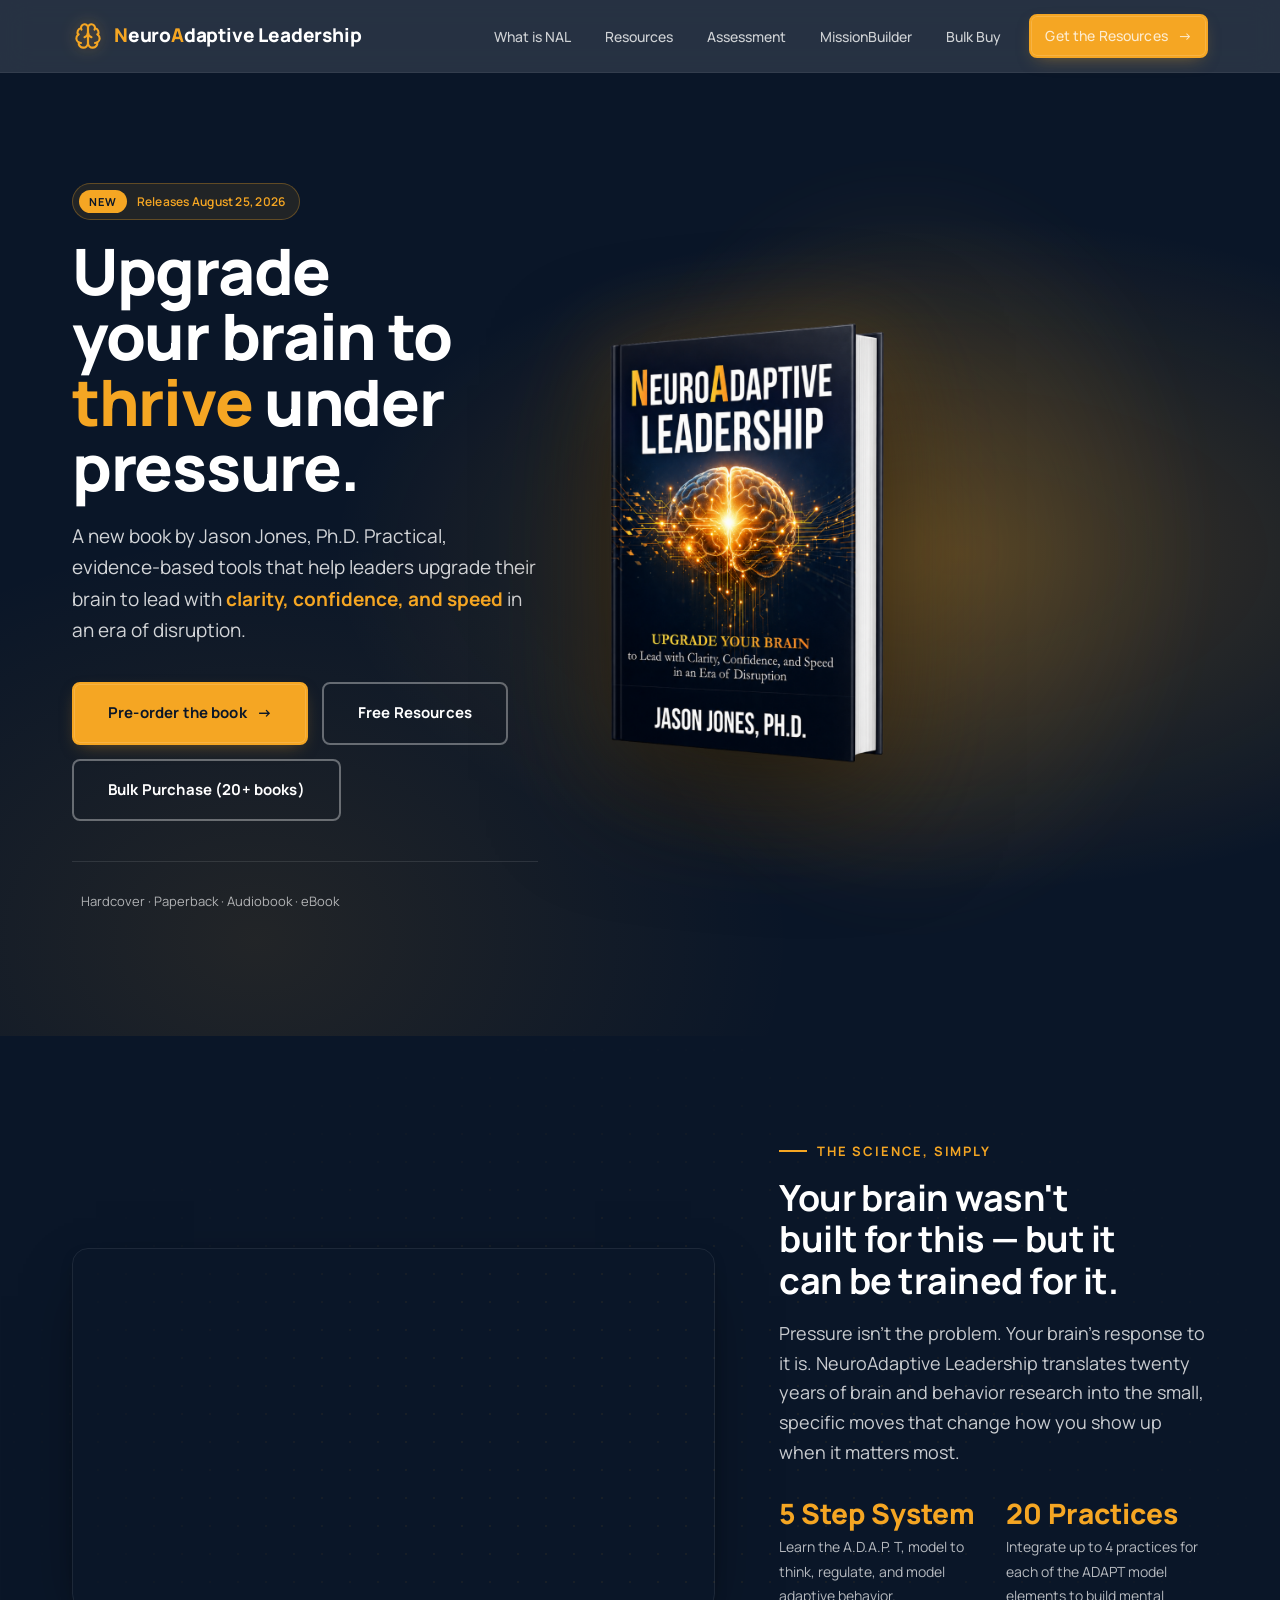
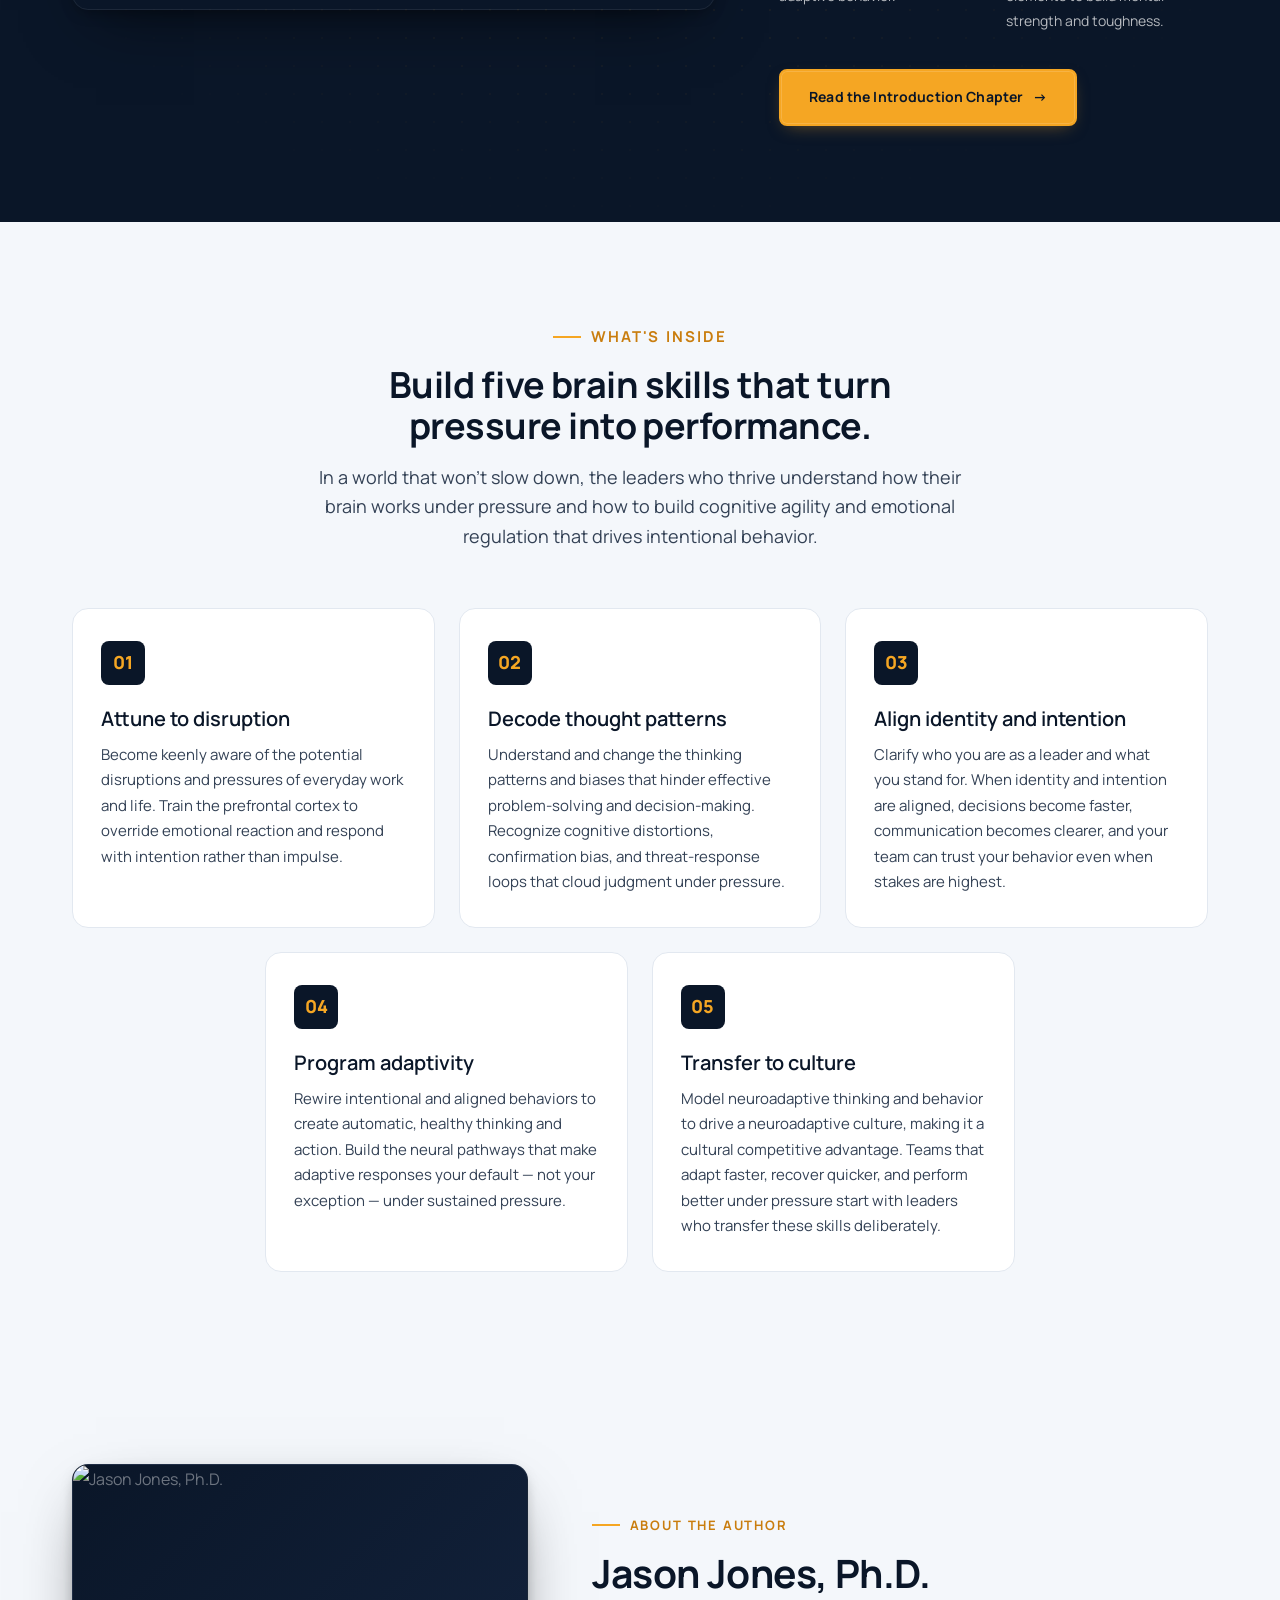
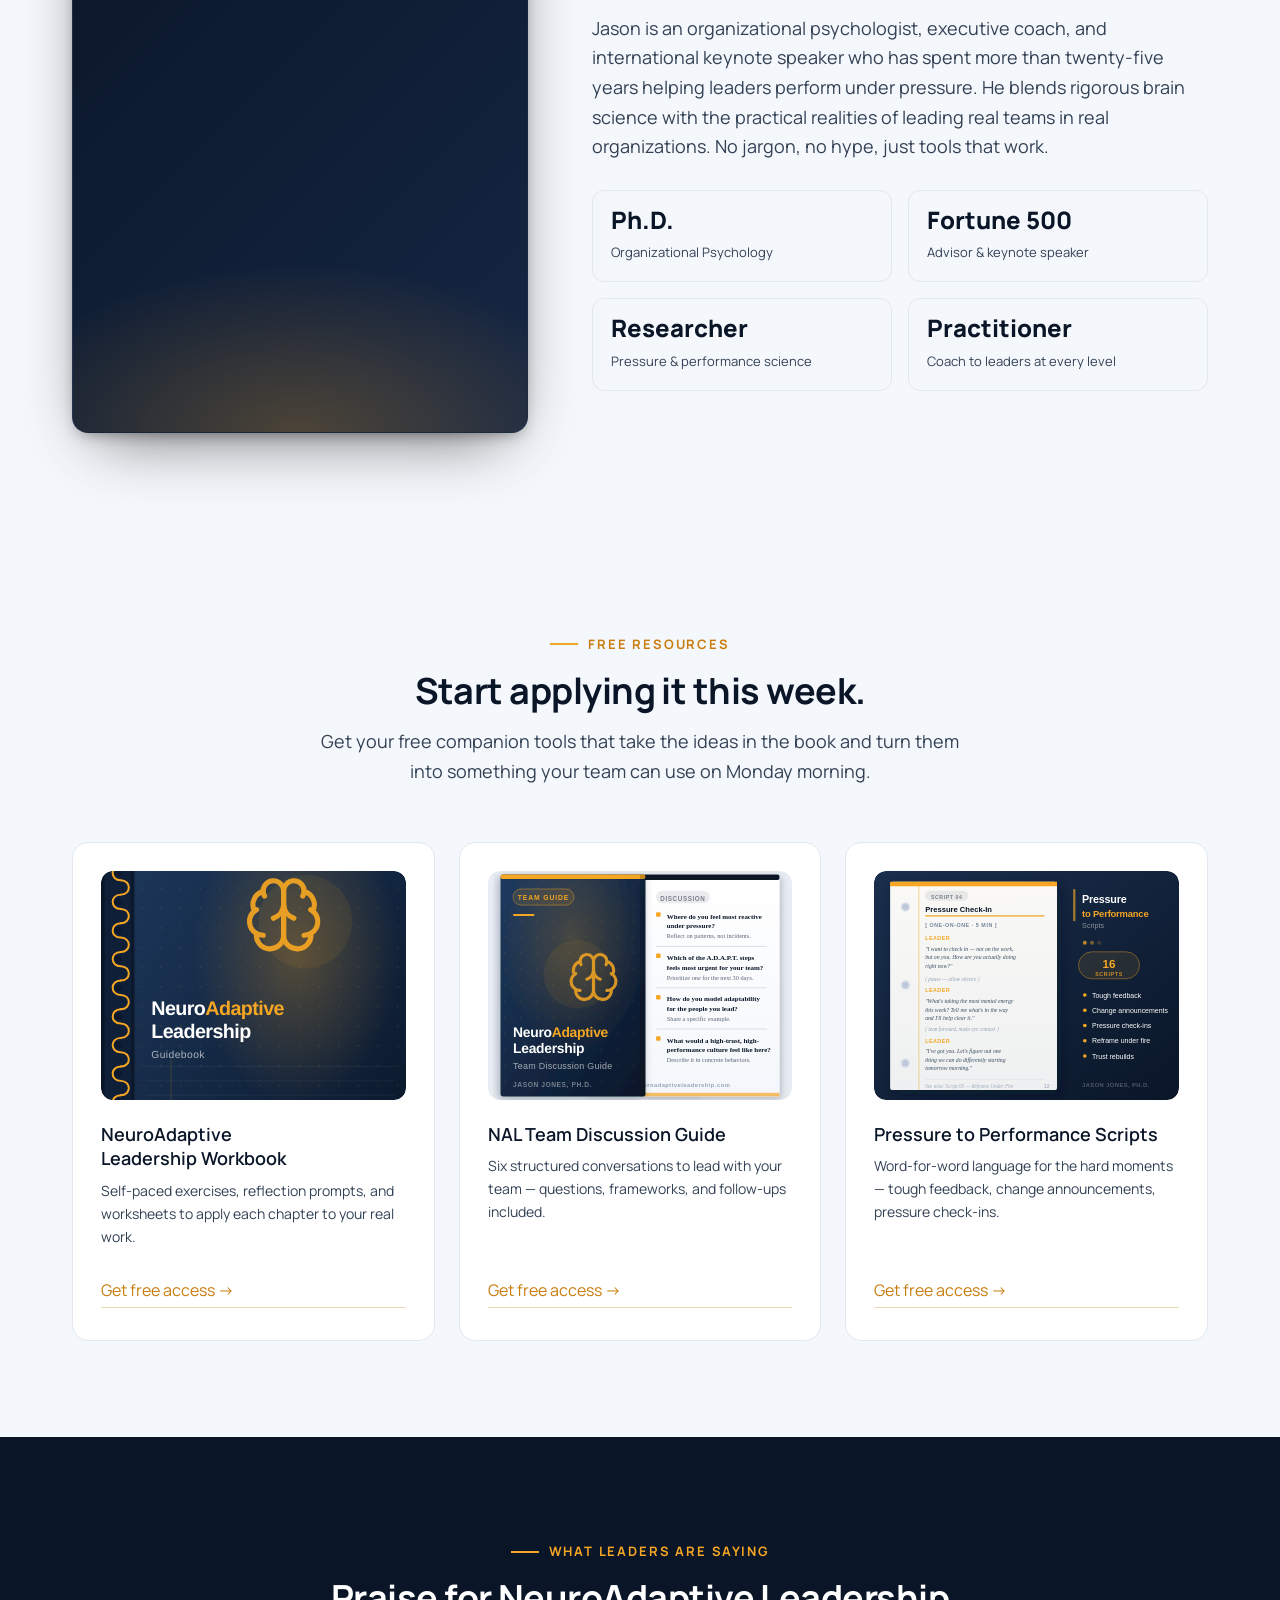
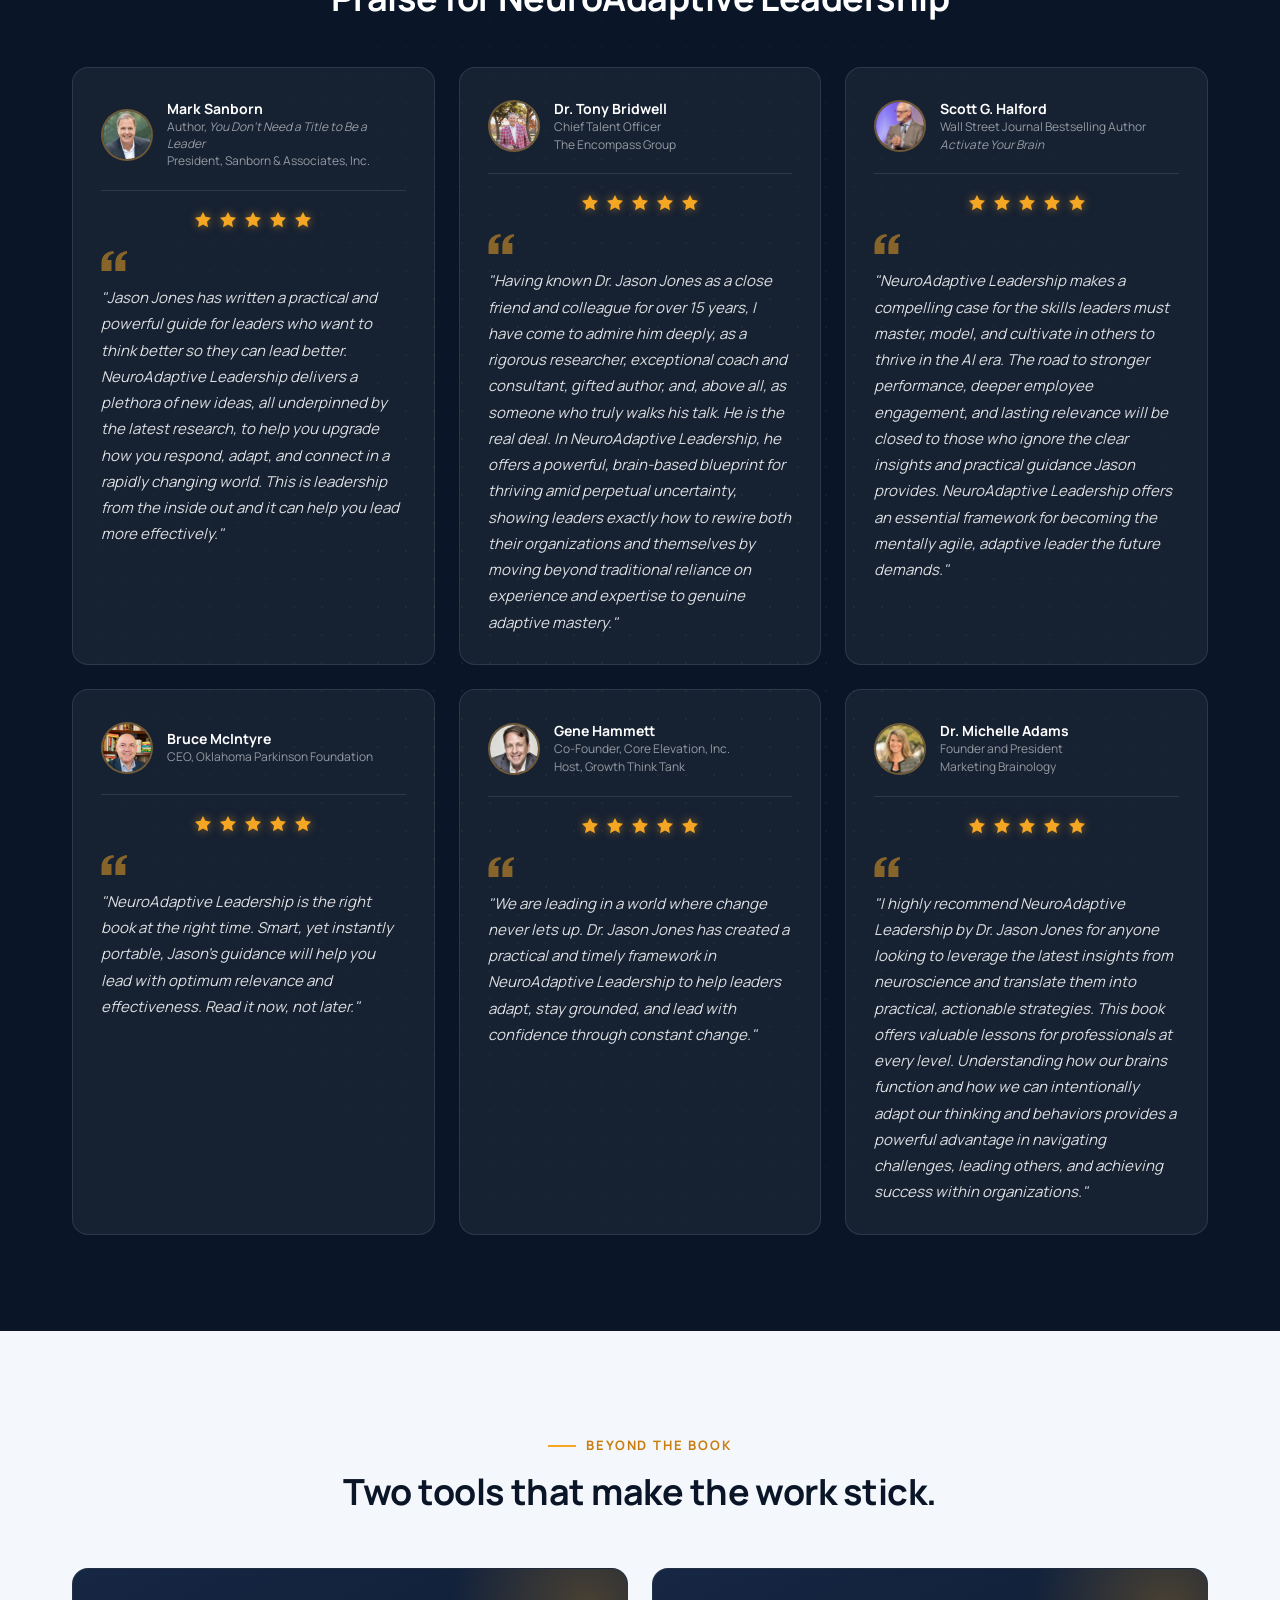
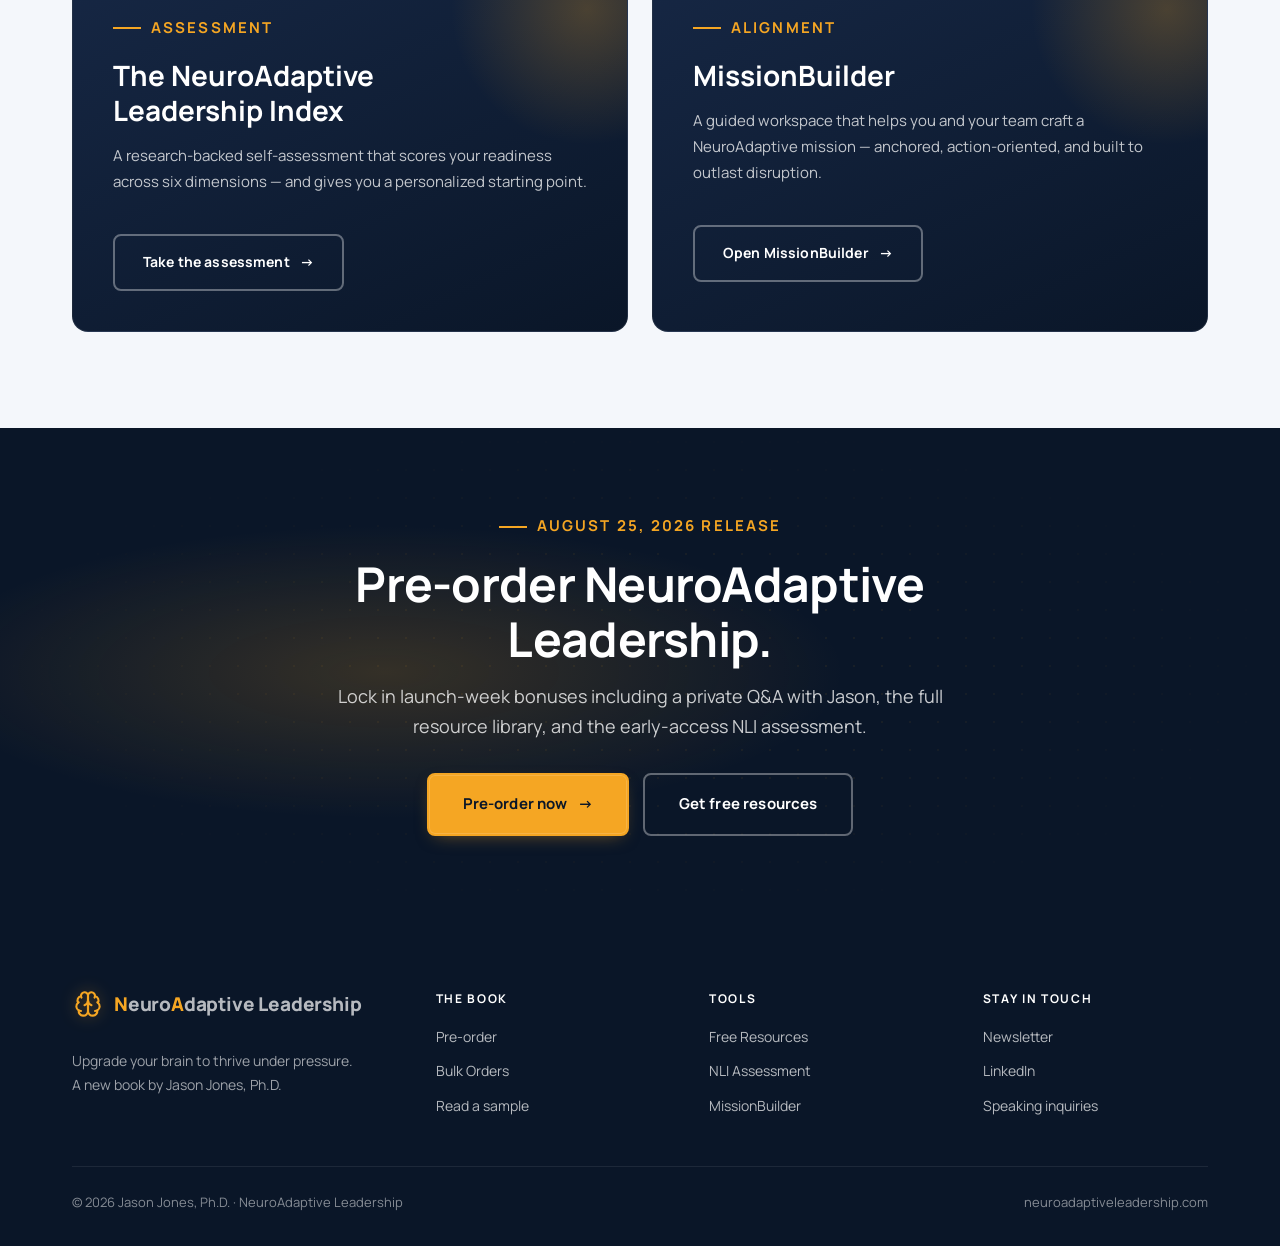
==== index.html @ a91bf5bf "Change MissionBuilder card label from Tool to Alignment Co-Authored-By: Claude Sonnet 5 <noreply@ant" ====
<!DOCTYPE html>
<html lang="en">
<head>
<meta charset="UTF-8" />
<meta name="viewport" content="width=device-width, initial-scale=1.0" />
<title>NeuroAdaptive Leadership — Upgrade Your Brain to Thrive Under Pressure | Jason Jones, Ph.D.</title>
<meta name="description" content="NeuroAdaptive Leadership by Jason Jones, Ph.D. — practical, brain-based tools that help leaders think clearly, regulate emotion, and act with intention under pressure. Pre-order now, releasing August 25, 2026." />
<meta name="author" content="Jason Jones, Ph.D." />
<meta name="robots" content="index, follow, max-snippet:-1, max-image-preview:large, max-video-preview:-1" />
<meta name="keywords" content="neuroadaptive leadership, leadership book, brain-based leadership, Jason Jones PhD, leadership under pressure, ADAPT model, neuroscience leadership, executive coaching" />
<link rel="canonical" href="https://neuroadaptiveleadership.com/" />

<!-- Open Graph -->
<meta property="og:type" content="book" />
<meta property="og:title" content="NeuroAdaptive Leadership — Upgrade Your Brain to Thrive Under Pressure" />
<meta property="og:description" content="A new book by Jason Jones, Ph.D. — practical, evidence-based tools that help leaders upgrade their brain to lead with clarity, confidence, and speed in an era of disruption." />
<meta property="og:url" content="https://neuroadaptiveleadership.com/" />
<meta property="og:image" content="https://neuroadaptiveleadership.com/assets/img/book-cover.png" />
<meta property="og:image:alt" content="NeuroAdaptive Leadership book cover — by Dr. Jason Jones" />
<meta property="og:image:width" content="800" />
<meta property="og:image:height" content="1000" />
<meta property="og:site_name" content="NeuroAdaptive Leadership" />
<meta property="og:locale" content="en_US" />
<meta property="book:author" content="https://drjasonjones.com" />
<meta property="book:isbn" content="" />
<meta property="book:release_date" content="2026-08-25" />

<!-- Twitter / X Card -->
<meta name="twitter:card" content="summary_large_image" />
<meta name="twitter:title" content="NeuroAdaptive Leadership by Jason Jones, Ph.D." />
<meta name="twitter:description" content="Practical, brain-based tools that help leaders think clearly, regulate emotion, and act with intention under pressure. Pre-order now." />
<meta name="twitter:image" content="https://neuroadaptiveleadership.com/assets/img/book-cover.png" />
<meta name="twitter:image:alt" content="NeuroAdaptive Leadership book cover" />

<!-- JSON-LD: Book -->
<script type="application/ld+json">
{
  "@context": "https://schema.org",
  "@type": "Book",
  "name": "NeuroAdaptive Leadership",
  "alternateName": "NeuroAdaptive Leadership: Upgrade Your Brain to Thrive Under Pressure",
  "author": {
    "@type": "Person",
    "name": "Jason Jones",
    "honorificSuffix": "Ph.D.",
    "url": "https://drjasonjones.com",
    "image": "https://neuroadaptiveleadership.com/assets/img/jason-jones.jpg",
    "jobTitle": "Organizational Psychologist, Executive Coach, Keynote Speaker",
    "description": "Jason Jones, Ph.D. is an organizational psychologist, executive coach, and international keynote speaker who has spent more than 25 years helping leaders perform under pressure.",
    "sameAs": ["https://drjasonjones.com"]
  },
  "description": "NeuroAdaptive Leadership introduces a brain-based approach to leading with greater clarity, confidence, and adaptability in an era of disruption, pressure, and rapid change. Built around the A.D.A.P.T. model — Attune, Decode, Align, Program, Transfer.",
  "datePublished": "2026-08-25",
  "inLanguage": "en-US",
  "bookFormat": ["Hardcover", "Paperback", "AudiobookFormat", "EBook"],
  "genre": ["Leadership", "Neuroscience", "Business", "Self-Help", "Management"],
  "publisher": {
    "@type": "Organization",
    "name": "NeuroAdaptive Leadership",
    "url": "https://neuroadaptiveleadership.com"
  },
  "url": "https://neuroadaptiveleadership.com/",
  "image": "https://neuroadaptiveleadership.com/assets/img/book-cover.png",
  "offers": {
    "@type": "Offer",
    "availability": "https://schema.org/PreOrder",
    "availabilityStarts": "2026-08-25",
    "url": "https://neuroadaptiveleadership.com/#preorder"
  },
  "review": [
    {
      "@type": "Review",
      "author": {"@type": "Person", "name": "Mark Sanborn"},
      "reviewBody": "Jason Jones has written a practical and powerful guide for leaders who want to think better so they can lead better. NeuroAdaptive Leadership delivers a plethora of new ideas, all underpinned by the latest research.",
      "reviewRating": {"@type": "Rating", "ratingValue": "5", "bestRating": "5"}
    },
    {
      "@type": "Review",
      "author": {"@type": "Person", "name": "Dr. Tony Bridwell"},
      "reviewBody": "He offers a powerful, brain-based blueprint for thriving amid perpetual uncertainty, showing leaders exactly how to rewire both their organizations and themselves.",
      "reviewRating": {"@type": "Rating", "ratingValue": "5", "bestRating": "5"}
    },
    {
      "@type": "Review",
      "author": {"@type": "Person", "name": "Bruce McIntyre"},
      "reviewBody": "NeuroAdaptive Leadership is the right book at the right time. Smart, yet instantly portable, Jason's guidance will help you lead with optimum relevance and effectiveness.",
      "reviewRating": {"@type": "Rating", "ratingValue": "5", "bestRating": "5"}
    },
    {
      "@type": "Review",
      "author": {"@type": "Person", "name": "Gene Hammett"},
      "reviewBody": "We are leading in a world where change never lets up. Dr. Jason Jones has created a practical and timely framework in NeuroAdaptive Leadership to help leaders adapt, stay grounded, and lead with confidence through constant change.",
      "reviewRating": {"@type": "Rating", "ratingValue": "5", "bestRating": "5"}
    },
    {
      "@type": "Review",
      "author": {"@type": "Person", "name": "Scott G. Halford"},
      "reviewBody": "NeuroAdaptive Leadership makes a compelling case for the skills leaders must master, model, and cultivate in others to thrive in the AI era. NeuroAdaptive Leadership offers an essential framework for becoming the mentally agile, adaptive leader the future demands.",
      "reviewRating": {"@type": "Rating", "ratingValue": "5", "bestRating": "5"}
    }
  ],
  "aggregateRating": {
    "@type": "AggregateRating",
    "ratingValue": "5",
    "reviewCount": "5",
    "bestRating": "5"
  }
}
</script>

<!-- JSON-LD: WebSite -->
<script type="application/ld+json">
{
  "@context": "https://schema.org",
  "@type": "WebSite",
  "name": "NeuroAdaptive Leadership",
  "url": "https://neuroadaptiveleadership.com",
  "description": "Official website for NeuroAdaptive Leadership by Jason Jones, Ph.D. — a brain-based leadership framework built around the A.D.A.P.T. model.",
  "inLanguage": "en-US",
  "author": {
    "@type": "Person",
    "name": "Jason Jones",
    "honorificSuffix": "Ph.D.",
    "url": "https://drjasonjones.com"
  }
}
</script>

<!-- JSON-LD: Person (Jason Jones) -->
<script type="application/ld+json">
{
  "@context": "https://schema.org",
  "@type": "Person",
  "name": "Jason Jones",
  "honorificSuffix": "Ph.D.",
  "url": "https://drjasonjones.com",
  "image": "https://neuroadaptiveleadership.com/assets/img/jason-jones.jpg",
  "jobTitle": ["Organizational Psychologist", "Executive Coach", "Keynote Speaker", "Author"],
  "description": "Jason Jones, Ph.D. is an organizational psychologist, executive coach, and international keynote speaker specializing in brain-based leadership and performance under pressure.",
  "knowsAbout": ["NeuroAdaptive Leadership", "Organizational Psychology", "Neuroscience", "Executive Coaching", "Leadership Development", "A.D.A.P.T. Model"],
  "sameAs": ["https://drjasonjones.com"]
}
</script>

<link rel="preconnect" href="https://fonts.googleapis.com" />
<link rel="preconnect" href="https://fonts.gstatic.com" crossorigin />
<link href="https://fonts.googleapis.com/css2?family=Manrope:wght@400;500;600;700;800&display=swap" rel="stylesheet" />
<link rel="stylesheet" href="assets/styles.css" />

<style>
  /* ===== Tweak hooks ===== */
  :root { --glow: 1; }

  /* Glow intensity — overrides specific halo properties */
  .hero-art .glow { opacity: calc(0.55 * var(--glow)); }
  .hero-art img.book {
    filter:
      drop-shadow(0 40px 60px rgba(0, 0, 0, 0.6))
      drop-shadow(0 0 calc(40px * var(--glow)) rgba(245, 166, 35, calc(0.22 * var(--glow))));
  }
  .dot-grid::before { opacity: calc(0.35 * var(--glow)); }
  .btn-primary {
    box-shadow:
      0 calc(6px * var(--glow)) calc(18px * var(--glow)) -8px rgba(245, 166, 35, calc(0.5 * var(--glow))),
      inset 0 0 0 1px rgba(255, 255, 255, 0.15);
  }
  .btn-primary:hover {
    box-shadow:
      0 0 0 1px rgba(255, 255, 255, 0.25) inset,
      0 0 calc(24px * var(--glow)) rgba(245, 166, 35, calc(0.6 * var(--glow))),
      0 0 calc(60px * var(--glow)) rgba(245, 166, 35, calc(0.4 * var(--glow))),
      0 16px 40px -12px rgba(245, 166, 35, 0.6);
  }
  .hero::before {
    background:
      radial-gradient(ellipse 70% 50% at 75% 50%, rgba(245, 166, 35, calc(0.22 * var(--glow))), transparent 70%),
      radial-gradient(ellipse 60% 60% at 20% 90%, rgba(245, 166, 35, calc(0.1 * var(--glow))), transparent 70%);
  }

  /* === Mood: Editorial — light hero, restrained, refined === */
  body.mood-editorial .hero {
    background: linear-gradient(180deg, #fdfcf9 0%, var(--off-white) 100%);
    color: var(--slate-dark);
  }
  body.mood-editorial .hero::before {
    background:
      radial-gradient(ellipse 70% 50% at 78% 50%, rgba(245, 166, 35, calc(0.12 * var(--glow))), transparent 70%);
  }
  body.mood-editorial .hero h1 { color: var(--navy-deep); }
  body.mood-editorial .hero .lead { color: var(--slate-dark); }
  body.mood-editorial .hero .lead strong { color: var(--navy-deep) !important; }
  body.mood-editorial .hero-badge {
    background: rgba(245, 166, 35, 0.08);
    color: var(--gold-dark);
    border-color: rgba(245, 166, 35, 0.3);
  }
  body.mood-editorial .hero-meta { color: var(--slate-dark); border-top-color: rgba(10, 22, 40, 0.1); }
  body.mood-editorial .hero-meta strong { color: var(--gold-dark); }
  body.mood-editorial .hero .btn-outline {
    color: var(--navy-deep);
    border-color: rgba(10, 22, 40, 0.25);
  }
  body.mood-editorial .hero .btn-outline:hover {
    color: var(--gold-dark);
    border-color: var(--gold);
    background: transparent;
    box-shadow: 0 0 20px rgba(245, 166, 35, 0.15);
  }
  body.mood-editorial .hero-art img.book {
    filter:
      drop-shadow(0 30px 50px rgba(10, 22, 40, 0.18))
      drop-shadow(0 0 calc(30px * var(--glow)) rgba(245, 166, 35, calc(0.12 * var(--glow))));
  }
  body.mood-editorial .hero-art .glow {
    background: radial-gradient(ellipse at center, rgba(245, 166, 35, calc(0.18 * var(--glow))), transparent 60%);
  }

  /* === Mood: Vibrant — turn up everything === */
  body.mood-vibrant .hero {
    background:
      radial-gradient(ellipse 90% 70% at 70% 50%, rgba(245, 166, 35, 0.12), transparent 60%),
      var(--navy-deep);
  }
  body.mood-vibrant .hero::before {
    background:
      radial-gradient(ellipse 100% 80% at 78% 50%, rgba(245, 166, 35, calc(0.38 * var(--glow))), transparent 65%),
      radial-gradient(ellipse 60% 60% at 18% 92%, rgba(245, 166, 35, calc(0.22 * var(--glow))), transparent 70%);
  }
  body.mood-vibrant .hero-art .glow {
    background: radial-gradient(ellipse at center, rgba(245, 166, 35, calc(0.6 * var(--glow))), transparent 60%);
    filter: blur(28px);
  }
  body.mood-vibrant .hero-art img.book {
    filter:
      drop-shadow(0 40px 60px rgba(0, 0, 0, 0.6))
      drop-shadow(0 0 calc(70px * var(--glow)) rgba(245, 166, 35, calc(0.5 * var(--glow))))
      drop-shadow(0 0 calc(140px * var(--glow)) rgba(245, 166, 35, calc(0.25 * var(--glow))));
  }
  body.mood-vibrant .btn-primary {
    background: linear-gradient(135deg, var(--gold) 0%, var(--gold-light) 100%);
  }
  body.mood-vibrant .pillar .num {
    background: var(--gold);
    color: var(--navy-deep);
    box-shadow: 0 0 calc(22px * var(--glow)) rgba(245, 166, 35, calc(0.5 * var(--glow)));
  }
  body.mood-vibrant .pillar:hover .num {
    box-shadow: 0 0 calc(30px * var(--glow)) rgba(245, 166, 35, calc(0.7 * var(--glow)));
  }
  body.mood-vibrant section.on-dark.cta-band {
    background:
      radial-gradient(ellipse 80% 70% at 50% 50%, rgba(245, 166, 35, 0.4), transparent 65%),
      var(--navy-deep);
  }
  body.mood-vibrant .tool-card::after {
    background: radial-gradient(circle, rgba(245, 166, 35, 0.45), transparent 60%);
  }

  /* === Hero layout: Mirror — book left, copy right === */
  @media (min-width: 921px) {
    body.hero-mirror .hero-grid { grid-template-columns: 1fr 1.05fr; }
    body.hero-mirror .hero-copy { grid-column: 2; grid-row: 1; }
    body.hero-mirror .hero-art { grid-column: 1; grid-row: 1; }
  }

  /* === Hero layout: Centered — stacked, hero copy over book === */
  body.hero-centered .hero { padding: 88px 0 100px; }
  body.hero-centered .hero-grid {
    grid-template-columns: 1fr;
    text-align: center;
    gap: 40px;
  }
  body.hero-centered .hero-copy {
    max-width: 820px;
    margin: 0 auto;
    display: flex;
    flex-direction: column;
    align-items: center;
  }
  body.hero-centered .hero h1 { max-width: 20ch; }
  body.hero-centered .hero .lead { margin-left: auto; margin-right: auto; text-align: center; }
  body.hero-centered .hero-ctas { justify-content: center; }
  body.hero-centered .hero-meta {
    justify-content: center;
    align-self: stretch;
    max-width: 600px;
    margin: 40px auto 0;
  }
  body.hero-centered .hero-art {
    aspect-ratio: auto;
    max-width: 360px;
    margin: 0 auto;
  }
  body.hero-centered .hero-art img.book { max-height: 440px; }
</style>
</head>
<body class="mood-cinematic hero-showcase">

<!-- HEADER -->
<header class="site-header">
  <div class="container nav">
    <a class="nav-brand" href="index.html">
      <span class="mark" aria-hidden="true"><svg viewBox="0 0 24 24" fill="none" stroke="currentColor" stroke-width="1.8" stroke-linecap="round" stroke-linejoin="round" aria-hidden="true"><path d="M12 5a3 3 0 1 0-5.997.125 4 4 0 0 0-2.526 5.77 4 4 0 0 0 .556 6.588A4 4 0 1 0 12 18Z"/><path d="M12 5a3 3 0 1 1 5.997.125 4 4 0 0 1 2.526 5.77 4 4 0 0 1-.556 6.588A4 4 0 1 1 12 18Z"/><path d="M15 13a4.5 4.5 0 0 1-3-4 4.5 4.5 0 0 1-3 4"/><path d="M17.599 6.5a3 3 0 0 0 .399-1.375"/><path d="M6.003 5.125A3 3 0 0 0 6.401 6.5"/><path d="M3.477 10.896a4 4 0 0 1 .585-.396"/><path d="M19.938 10.5a4 4 0 0 1 .585.396"/><path d="M6 18a4 4 0 0 1-1.967-.516"/><path d="M19.967 17.484A4 4 0 0 1 18 18"/></svg></span>
      <span><span class="gold-N">N</span>euro<span class="gold-A">A</span>daptive&nbsp;Leadership</span>
    </a>
    <button class="nav-toggle" aria-label="Toggle menu" aria-expanded="false" aria-controls="primary-nav">
      <svg class="icon-open" viewBox="0 0 24 24" fill="none" stroke="currentColor" stroke-width="2" stroke-linecap="round"><line x1="4" y1="7" x2="20" y2="7"/><line x1="4" y1="12" x2="20" y2="12"/><line x1="4" y1="17" x2="20" y2="17"/></svg>
      <svg class="icon-close" viewBox="0 0 24 24" fill="none" stroke="currentColor" stroke-width="2" stroke-linecap="round"><line x1="6" y1="6" x2="18" y2="18"/><line x1="18" y1="6" x2="6" y2="18"/></svg>
    </button>

    <ul class="nav-links" id="primary-nav">

      <li><a href="what-is-neuroadaptive-leadership.html">What is NAL</a></li>
      <li><a href="resources.html">Resources</a></li>
      <li><a href="nli.html">Assessment</a></li>
      <li><a href="missionbuilder.html">MissionBuilder</a></li>
      <li><a href="bulk-buyer.html">Bulk Buy</a></li>
      <li class="always-show nav-cta"><a class="btn btn-primary btn-sm" href="resources.html">Get the Resources <span class="arrow">→</span></a></li>
    </ul>
  </div>
</header>

<!-- HERO -->
<section class="hero on-dark" data-screen-label="01 Home Hero">
  <div class="container hero-grid">
    <div class="hero-copy">
      <span class="hero-badge"><span class="chip">New</span> Releases August 25, 2026</span>
      <h1 class="reveal">Upgrade your brain to <span class="gold-A" style="color:var(--gold);">thrive</span> under pressure.</h1>
      <p class="lead reveal">A new book by Jason Jones, Ph.D. Practical, evidence-based tools that help leaders upgrade their brain to lead with <span style="color:var(--gold);font-weight:700;">clarity, confidence, and speed</span> in an era of disruption.</p>
      <div class="hero-ctas reveal">
        <a class="btn btn-primary btn-lg" href="#preorder">Pre-order the book <span class="arrow">→</span></a>
        <a class="btn btn-outline btn-lg" href="resources.html">Free Resources</a>
        <a class="btn btn-outline btn-lg" href="bulk-buyer.html">Bulk Purchase (20+ books)</a>
      </div>
      <div class="hero-meta">
        <div>   Hardcover · Paperback · Audiobook · eBook</div>
        <div></div>
      </div>
    </div>
    <div class="hero-art">
      <div class="glow"></div>
      <div class="hero-media">
        <div class="hero-book-card">
          <img class="book" src="assets/img/book-cover.png" alt="NeuroAdaptive Leadership book cover" />
        </div>
      </div>
    </div>
  </div>
</section>

<!-- BRAIN BAND / EMOTIONAL HOOK -->
<section class="on-dark dot-grid" data-screen-label="02 Brain band">
  <div class="container" style="display: grid; grid-template-columns: 1.5fr 1fr; gap: 64px; align-items: center; position: relative; z-index: 2;">
    <div class="reveal" style="border-radius: var(--r-xl); overflow: hidden; border: 1px solid rgba(255,255,255,0.08); box-shadow: var(--shadow-card-dark); aspect-ratio: 16/9;">
      <iframe width="100%" height="100%" src="https://www.youtube.com/embed/Un_HGWWGZ0w" title="YouTube video player" frameborder="0" allow="accelerometer; autoplay; clipboard-write; encrypted-media; gyroscope; picture-in-picture; web-share" referrerpolicy="strict-origin-when-cross-origin" allowfullscreen style="display: block;"></iframe>
    </div>
    <div class="reveal">
      <span class="eyebrow" style="font-size: 13px">The science, simply</span>
      <h2 style="margin-top: 14px;">Your brain wasn't built for this — but it can be trained for it.</h2>
      <p class="lead">Pressure isn't the problem. Your brain's response to it is. NeuroAdaptive Leadership translates twenty years of brain and behavior research into the small, specific moves that change how you show up when it matters most.</p>
      <div style="display: grid; grid-template-columns: 1fr 1fr; gap: 24px; margin-top: 32px;">
        <div>
          <div style="font-size: 28px; font-weight: 800; color: var(--gold); line-height: 1;">5 Step System</div>
          <p style="color: rgba(255,255,255,0.7); font-size: 14px; margin: 8px 0 0;">Learn the A.D.A.P. T, model to think, regulate, and model adaptive behavior.</p>
        </div>
        <div>
          <div style="font-size: 28px; font-weight: 800; color: var(--gold); line-height: 1;">20 Practices</div>
          <p style="color: rgba(255,255,255,0.7); font-size: 14px; margin: 8px 0 0;">Integrate up to 4 practices for each of the ADAPT model elements to build mental strength and toughness.</p>
        </div>
      </div>
      <a class="btn btn-primary" href="https://drjasonjones.com/wp-content/uploads/2026/07/NAL-Book-Intro-Chapter.pdf" target="_blank" rel="noopener" style="margin-top: 36px;">Read the Introduction Chapter <span class="arrow">→</span></a>


    </div>
  </div>
</section>

<!-- PILLARS / WHAT YOU'LL LEARN (moved to 03) -->
<section data-screen-label="03 What you'll learn">
  <div class="container">
    <div class="section-head reveal">
      <span class="eyebrow" style="font-size: 15px">What's inside</span>
      <h2 style="margin-top: 14px;">Build five brain skills that turn pressure into performance.</h2>
      <p class="lead" style="margin: 12px auto 0;">In a world that won't slow down, the leaders who thrive understand how their brain works under pressure and how to build cognitive agility and emotional regulation that drives intentional behavior.</p>
    </div>
    <div class="pillar-grid">
      <div class="pillar reveal">
        <span class="num">01</span>
        <h4>Attune to disruption</h4>
        <p>Become keenly aware of the potential disruptions and pressures of everyday work and life. Train the prefrontal cortex to override emotional reaction and respond with intention rather than impulse.</p>
      </div>
      <div class="pillar reveal">
        <span class="num">02</span>
        <h4>Decode thought patterns</h4>
        <p>Understand and change the thinking patterns and biases that hinder effective problem-solving and decision-making. Recognize cognitive distortions, confirmation bias, and threat-response loops that cloud judgment under pressure.</p>
      </div>
      <div class="pillar reveal">
        <span class="num">03</span>
        <h4>Align identity and intention</h4>
        <p>Clarify who you are as a leader and what you stand for. When identity and intention are aligned, decisions become faster, communication becomes clearer, and your team can trust your behavior even when stakes are highest.</p>
      </div>
      <div class="pillar reveal pillar--row2-left">
        <span class="num">04</span>
        <h4>Program adaptivity</h4>
        <p>Rewire intentional and aligned behaviors to create automatic, healthy thinking and action. Build the neural pathways that make adaptive responses your default — not your exception — under sustained pressure.</p>
      </div>
      <div class="pillar reveal pillar--row2-right">
        <span class="num">05</span>
        <h4>Transfer to culture</h4>
        <p>Model neuroadaptive thinking and behavior to drive a neuroadaptive culture, making it a cultural competitive advantage. Teams that adapt faster, recover quicker, and perform better under pressure start with leaders who transfer these skills deliberately.</p>
      </div>
    </div>    </div>
  </div>
</section>

<!-- AUTHOR -->
<section data-screen-label="04 Author">
  <div class="container author-grid">
    <div class="reveal">
      <div class="author-photo">
        <img src="assets/img/jason-jones.jpg" alt="Jason Jones, Ph.D." />
      </div>
    </div>
    <div class="reveal">
      <span class="eyebrow" style="font-size: 13px">About the author</span>
      <h2 style="margin-top: 14px; font-size: clamp(31px, 3.2vw, 39px);">Jason Jones, Ph.D.</h2>
      <p class="lead">Jason is an organizational psychologist, executive coach, and international keynote speaker who has spent more than twenty-five years helping leaders perform under pressure. He blends rigorous brain science with the practical realities of leading real teams in real organizations.


No jargon, no hype, just tools that work.</p>
      <div class="creds">
        <div class="cred"><span class="stat">Ph.D.</span><span class="label">Organizational Psychology</span></div>
        <div class="cred"><span class="stat">Fortune 500</span><span class="label">Advisor &amp; keynote speaker</span></div>
        <div class="cred"><span class="stat">Researcher</span><span class="label">Pressure &amp; performance science</span></div>
        <div class="cred"><span class="stat">Practitioner</span><span class="label">Coach to leaders at every level</span></div>
      </div>
    </div>
  </div>
</section>

<!-- RESOURCES TEASER -->
<section style="background: var(--off-white);" data-screen-label="05 Resources teaser">
  <div class="container">
    <div class="section-head reveal">
      <span class="eyebrow" style="font-size: 13px">Free resources</span>
      <h2 style="margin-top: 14px;">Start applying it this week.</h2>
      <p class="lead" style="margin: 12px auto 0;">Get your free companion tools that take the ideas in the book and turn them into something your team can use on Monday morning.</p>
    </div>
    <div class="resource-cards">
      <div class="resource-card reveal">
        <div class="resource-cover resource-cover--img">
          <img src="assets/img/workbook-cover.svg" alt="NeuroAdaptive Leadership Guidebook cover" style="width:100%;height:100%;object-fit:cover;display:block;border-radius:inherit;" />
        </div>
        <h4>NeuroAdaptive Leadership Workbook</h4>
        <p>Self-paced exercises, reflection prompts, and worksheets to apply each chapter to your real work.</p>
        <a class="btn-ghost" href="resources.html">Get free access <span class="arrow">→</span></a>
      </div>
      <div class="resource-card reveal">
        <div class="resource-cover resource-cover--img">
          <img src="assets/img/team-guide-cover.svg" alt="NAL Team Discussion Guide — open pamphlet" style="width:100%;height:100%;object-fit:cover;display:block;border-radius:inherit;" />
        </div>
        <h4>NAL Team Discussion Guide</h4>
        <p>Six structured conversations to lead with your team — questions, frameworks, and follow-ups included.</p>
        <a class="btn-ghost" href="resources.html">Get free access <span class="arrow">→</span></a>
      </div>
      <div class="resource-card reveal">
        <div class="resource-cover resource-cover--img">
          <img src="assets/img/scripts-cover.svg" alt="Pressure to Performance Scripts — stack of script pages" style="width:100%;height:100%;object-fit:cover;display:block;border-radius:inherit;" />
        </div>
        <h4>Pressure to Performance Scripts</h4>
        <p>Word-for-word language for the hard moments — tough feedback, change announcements, pressure check-ins.</p>
        <a class="btn-ghost" href="resources.html">Get free access <span class="arrow">→</span></a>
      </div>
    </div>
  </div>
</section>

<!-- ENDORSEMENTS -->
<section class="on-dark dot-grid" data-screen-label="06 Endorsements">
  <div class="container" style="position: relative; z-index: 2;">
    <div class="section-head reveal" style="margin-bottom: 48px;">
      <span class="eyebrow" style="font-size: 13px">What leaders are saying</span>
      <h2 style="margin-top: 14px; color: var(--white);">Praise for NeuroAdaptive Leadership</h2>
    </div>
    <div class="endorsement-grid">

      <!-- ROW 1: Mark Sanborn -->
      <div class="endorsement-card reveal">
        <div class="endorser">
          <div class="endorser-photo"><img src="assets/img/mark-sanborn.jpg" alt="Mark Sanborn" /></div>
          <div class="endorser-info">
            <strong>Mark Sanborn</strong>
            <span>Author, <em>You Don't Need a Title to Be a Leader</em></span>
            <span>President, Sanborn &amp; Associates, Inc.</span>
          </div>
        </div>
        <div class="endorsement-stars" aria-label="5 stars">
          <svg viewBox="0 0 20 20" fill="currentColor" aria-hidden="true"><path d="M10 1l2.39 4.843L18 6.756l-4 3.899.944 5.507L10 13.613l-4.944 2.549L6 10.655 2 6.756l5.61-.913z"/></svg>
          <svg viewBox="0 0 20 20" fill="currentColor" aria-hidden="true"><path d="M10 1l2.39 4.843L18 6.756l-4 3.899.944 5.507L10 13.613l-4.944 2.549L6 10.655 2 6.756l5.61-.913z"/></svg>
          <svg viewBox="0 0 20 20" fill="currentColor" aria-hidden="true"><path d="M10 1l2.39 4.843L18 6.756l-4 3.899.944 5.507L10 13.613l-4.944 2.549L6 10.655 2 6.756l5.61-.913z"/></svg>
          <svg viewBox="0 0 20 20" fill="currentColor" aria-hidden="true"><path d="M10 1l2.39 4.843L18 6.756l-4 3.899.944 5.507L10 13.613l-4.944 2.549L6 10.655 2 6.756l5.61-.913z"/></svg>
          <svg viewBox="0 0 20 20" fill="currentColor" aria-hidden="true"><path d="M10 1l2.39 4.843L18 6.756l-4 3.899.944 5.507L10 13.613l-4.944 2.549L6 10.655 2 6.756l5.61-.913z"/></svg>
        </div>
        <div class="endorsement-quote">
          <svg class="quote-mark" viewBox="0 0 40 32" fill="none" aria-hidden="true"><path d="M0 32V19.556C0 8.148 6.222 1.778 18.667 0l1.777 3.556C13.926 5.037 10.37 8.593 9.481 14.222H16V32H0Zm22.222 0V19.556C22.222 8.148 28.444 1.778 40.89 0l1.777 3.556c-6.518 1.481-10.074 5.037-10.963 10.666h6.519V32H22.222Z" fill="currentColor"/></svg>
          <p>"Jason Jones has written a practical and powerful guide for leaders who want to think better so they can lead better. NeuroAdaptive Leadership delivers a plethora of new ideas, all underpinned by the latest research, to help you upgrade how you respond, adapt, and connect in a rapidly changing world. This is leadership from the inside out and it can help you lead more effectively."</p>
        </div>
      </div>

      <!-- ROW 1: Tony Bridwell -->
      <div class="endorsement-card reveal">
        <div class="endorser">
          <div class="endorser-photo"><img src="assets/img/tony-bridwell.jpg" alt="Dr. Tony Bridwell" /></div>
          <div class="endorser-info">
            <strong>Dr. Tony Bridwell</strong>
            <span>Chief Talent Officer</span>
            <span>The Encompass Group</span>
          </div>
        </div>
        <div class="endorsement-stars" aria-label="5 stars">
          <svg viewBox="0 0 20 20" fill="currentColor" aria-hidden="true"><path d="M10 1l2.39 4.843L18 6.756l-4 3.899.944 5.507L10 13.613l-4.944 2.549L6 10.655 2 6.756l5.61-.913z"/></svg>
          <svg viewBox="0 0 20 20" fill="currentColor" aria-hidden="true"><path d="M10 1l2.39 4.843L18 6.756l-4 3.899.944 5.507L10 13.613l-4.944 2.549L6 10.655 2 6.756l5.61-.913z"/></svg>
          <svg viewBox="0 0 20 20" fill="currentColor" aria-hidden="true"><path d="M10 1l2.39 4.843L18 6.756l-4 3.899.944 5.507L10 13.613l-4.944 2.549L6 10.655 2 6.756l5.61-.913z"/></svg>
          <svg viewBox="0 0 20 20" fill="currentColor" aria-hidden="true"><path d="M10 1l2.39 4.843L18 6.756l-4 3.899.944 5.507L10 13.613l-4.944 2.549L6 10.655 2 6.756l5.61-.913z"/></svg>
          <svg viewBox="0 0 20 20" fill="currentColor" aria-hidden="true"><path d="M10 1l2.39 4.843L18 6.756l-4 3.899.944 5.507L10 13.613l-4.944 2.549L6 10.655 2 6.756l5.61-.913z"/></svg>
        </div>
        <div class="endorsement-quote">
          <svg class="quote-mark" viewBox="0 0 40 32" fill="none" aria-hidden="true"><path d="M0 32V19.556C0 8.148 6.222 1.778 18.667 0l1.777 3.556C13.926 5.037 10.37 8.593 9.481 14.222H16V32H0Zm22.222 0V19.556C22.222 8.148 28.444 1.778 40.89 0l1.777 3.556c-6.518 1.481-10.074 5.037-10.963 10.666h6.519V32H22.222Z" fill="currentColor"/></svg>
          <p>"Having known Dr. Jason Jones as a close friend and colleague for over 15 years, I have come to admire him deeply, as a rigorous researcher, exceptional coach and consultant, gifted author, and, above all, as someone who truly walks his talk. He is the real deal. In NeuroAdaptive Leadership, he offers a powerful, brain-based blueprint for thriving amid perpetual uncertainty, showing leaders exactly how to rewire both their organizations and themselves by moving beyond traditional reliance on experience and expertise to genuine adaptive mastery."</p>
        </div>
      </div>

      <!-- ROW 1: Scott Halford -->
      <div class="endorsement-card reveal">
        <div class="endorser">
          <div class="endorser-photo"><img src="assets/img/scott-halford.jpg" alt="Scott G. Halford" /></div>
          <div class="endorser-info">
            <strong>Scott G. Halford</strong>
            <span>Wall Street Journal Bestselling Author</span>
            <span><em>Activate Your Brain</em></span>
          </div>
        </div>
        <div class="endorsement-stars" aria-label="5 stars">
          <svg viewBox="0 0 20 20" fill="currentColor" aria-hidden="true"><path d="M10 1l2.39 4.843L18 6.756l-4 3.899.944 5.507L10 13.613l-4.944 2.549L6 10.655 2 6.756l5.61-.913z"/></svg>
          <svg viewBox="0 0 20 20" fill="currentColor" aria-hidden="true"><path d="M10 1l2.39 4.843L18 6.756l-4 3.899.944 5.507L10 13.613l-4.944 2.549L6 10.655 2 6.756l5.61-.913z"/></svg>
          <svg viewBox="0 0 20 20" fill="currentColor" aria-hidden="true"><path d="M10 1l2.39 4.843L18 6.756l-4 3.899.944 5.507L10 13.613l-4.944 2.549L6 10.655 2 6.756l5.61-.913z"/></svg>
          <svg viewBox="0 0 20 20" fill="currentColor" aria-hidden="true"><path d="M10 1l2.39 4.843L18 6.756l-4 3.899.944 5.507L10 13.613l-4.944 2.549L6 10.655 2 6.756l5.61-.913z"/></svg>
          <svg viewBox="0 0 20 20" fill="currentColor" aria-hidden="true"><path d="M10 1l2.39 4.843L18 6.756l-4 3.899.944 5.507L10 13.613l-4.944 2.549L6 10.655 2 6.756l5.61-.913z"/></svg>
        </div>
        <div class="endorsement-quote">
          <svg class="quote-mark" viewBox="0 0 40 32" fill="none" aria-hidden="true"><path d="M0 32V19.556C0 8.148 6.222 1.778 18.667 0l1.777 3.556C13.926 5.037 10.37 8.593 9.481 14.222H16V32H0Zm22.222 0V19.556C22.222 8.148 28.444 1.778 40.89 0l1.777 3.556c-6.518 1.481-10.074 5.037-10.963 10.666h6.519V32H22.222Z" fill="currentColor"/></svg>
          <p>"NeuroAdaptive Leadership makes a compelling case for the skills leaders must master, model, and cultivate in others to thrive in the AI era. The road to stronger performance, deeper employee engagement, and lasting relevance will be closed to those who ignore the clear insights and practical guidance Jason provides. NeuroAdaptive Leadership offers an essential framework for becoming the mentally agile, adaptive leader the future demands."</p>
        </div>
      </div>

      <!-- ROW 2: Bruce McIntyre -->
      <div class="endorsement-card reveal">
        <div class="endorser">
          <div class="endorser-photo"><img src="assets/img/bruce-mcintyre.jpg" alt="Bruce McIntyre" /></div>
          <div class="endorser-info">
            <strong>Bruce McIntyre</strong>
            <span>CEO, Oklahoma Parkinson Foundation</span>
          </div>
        </div>
        <div class="endorsement-stars" aria-label="5 stars">
          <svg viewBox="0 0 20 20" fill="currentColor" aria-hidden="true"><path d="M10 1l2.39 4.843L18 6.756l-4 3.899.944 5.507L10 13.613l-4.944 2.549L6 10.655 2 6.756l5.61-.913z"/></svg>
          <svg viewBox="0 0 20 20" fill="currentColor" aria-hidden="true"><path d="M10 1l2.39 4.843L18 6.756l-4 3.899.944 5.507L10 13.613l-4.944 2.549L6 10.655 2 6.756l5.61-.913z"/></svg>
          <svg viewBox="0 0 20 20" fill="currentColor" aria-hidden="true"><path d="M10 1l2.39 4.843L18 6.756l-4 3.899.944 5.507L10 13.613l-4.944 2.549L6 10.655 2 6.756l5.61-.913z"/></svg>
          <svg viewBox="0 0 20 20" fill="currentColor" aria-hidden="true"><path d="M10 1l2.39 4.843L18 6.756l-4 3.899.944 5.507L10 13.613l-4.944 2.549L6 10.655 2 6.756l5.61-.913z"/></svg>
          <svg viewBox="0 0 20 20" fill="currentColor" aria-hidden="true"><path d="M10 1l2.39 4.843L18 6.756l-4 3.899.944 5.507L10 13.613l-4.944 2.549L6 10.655 2 6.756l5.61-.913z"/></svg>
        </div>
        <div class="endorsement-quote">
          <svg class="quote-mark" viewBox="0 0 40 32" fill="none" aria-hidden="true"><path d="M0 32V19.556C0 8.148 6.222 1.778 18.667 0l1.777 3.556C13.926 5.037 10.37 8.593 9.481 14.222H16V32H0Zm22.222 0V19.556C22.222 8.148 28.444 1.778 40.89 0l1.777 3.556c-6.518 1.481-10.074 5.037-10.963 10.666h6.519V32H22.222Z" fill="currentColor"/></svg>
          <p>"NeuroAdaptive Leadership is the right book at the right time. Smart, yet instantly portable, Jason's guidance will help you lead with optimum relevance and effectiveness. Read it now, not later."</p>
        </div>
      </div>

      <!-- ROW 2: Gene Hammett -->
      <div class="endorsement-card reveal">
        <div class="endorser">
          <div class="endorser-photo"><img src="assets/img/gene-hammett.jpg" alt="Gene Hammett" /></div>
          <div class="endorser-info">
            <strong>Gene Hammett</strong>
            <span>Co-Founder, Core Elevation, Inc.</span>
            <span>Host, Growth Think Tank</span>
          </div>
        </div>
        <div class="endorsement-stars" aria-label="5 stars">
          <svg viewBox="0 0 20 20" fill="currentColor" aria-hidden="true"><path d="M10 1l2.39 4.843L18 6.756l-4 3.899.944 5.507L10 13.613l-4.944 2.549L6 10.655 2 6.756l5.61-.913z"/></svg>
          <svg viewBox="0 0 20 20" fill="currentColor" aria-hidden="true"><path d="M10 1l2.39 4.843L18 6.756l-4 3.899.944 5.507L10 13.613l-4.944 2.549L6 10.655 2 6.756l5.61-.913z"/></svg>
          <svg viewBox="0 0 20 20" fill="currentColor" aria-hidden="true"><path d="M10 1l2.39 4.843L18 6.756l-4 3.899.944 5.507L10 13.613l-4.944 2.549L6 10.655 2 6.756l5.61-.913z"/></svg>
          <svg viewBox="0 0 20 20" fill="currentColor" aria-hidden="true"><path d="M10 1l2.39 4.843L18 6.756l-4 3.899.944 5.507L10 13.613l-4.944 2.549L6 10.655 2 6.756l5.61-.913z"/></svg>
          <svg viewBox="0 0 20 20" fill="currentColor" aria-hidden="true"><path d="M10 1l2.39 4.843L18 6.756l-4 3.899.944 5.507L10 13.613l-4.944 2.549L6 10.655 2 6.756l5.61-.913z"/></svg>
        </div>
        <div class="endorsement-quote">
          <svg class="quote-mark" viewBox="0 0 40 32" fill="none" aria-hidden="true"><path d="M0 32V19.556C0 8.148 6.222 1.778 18.667 0l1.777 3.556C13.926 5.037 10.37 8.593 9.481 14.222H16V32H0Zm22.222 0V19.556C22.222 8.148 28.444 1.778 40.89 0l1.777 3.556c-6.518 1.481-10.074 5.037-10.963 10.666h6.519V32H22.222Z" fill="currentColor"/></svg>
          <p>"We are leading in a world where change never lets up. Dr. Jason Jones has created a practical and timely framework in NeuroAdaptive Leadership to help leaders adapt, stay grounded, and lead with confidence through constant change."</p>
        </div>
      </div>

      <!-- ROW 2: Michelle Adams -->
      <div class="endorsement-card reveal">
        <div class="endorser">
          <div class="endorser-photo"><img src="assets/img/michelle-adams.jpg" alt="Dr. Michelle Adams" /></div>
          <div class="endorser-info">
            <strong>Dr. Michelle Adams</strong>
            <span>Founder and President</span>
            <span>Marketing Brainology</span>
          </div>
        </div>
        <div class="endorsement-stars" aria-label="5 stars">
          <svg viewBox="0 0 20 20" fill="currentColor" aria-hidden="true"><path d="M10 1l2.39 4.843L18 6.756l-4 3.899.944 5.507L10 13.613l-4.944 2.549L6 10.655 2 6.756l5.61-.913z"/></svg>
          <svg viewBox="0 0 20 20" fill="currentColor" aria-hidden="true"><path d="M10 1l2.39 4.843L18 6.756l-4 3.899.944 5.507L10 13.613l-4.944 2.549L6 10.655 2 6.756l5.61-.913z"/></svg>
          <svg viewBox="0 0 20 20" fill="currentColor" aria-hidden="true"><path d="M10 1l2.39 4.843L18 6.756l-4 3.899.944 5.507L10 13.613l-4.944 2.549L6 10.655 2 6.756l5.61-.913z"/></svg>
          <svg viewBox="0 0 20 20" fill="currentColor" aria-hidden="true"><path d="M10 1l2.39 4.843L18 6.756l-4 3.899.944 5.507L10 13.613l-4.944 2.549L6 10.655 2 6.756l5.61-.913z"/></svg>
          <svg viewBox="0 0 20 20" fill="currentColor" aria-hidden="true"><path d="M10 1l2.39 4.843L18 6.756l-4 3.899.944 5.507L10 13.613l-4.944 2.549L6 10.655 2 6.756l5.61-.913z"/></svg>
        </div>
        <div class="endorsement-quote">
          <svg class="quote-mark" viewBox="0 0 40 32" fill="none" aria-hidden="true"><path d="M0 32V19.556C0 8.148 6.222 1.778 18.667 0l1.777 3.556C13.926 5.037 10.37 8.593 9.481 14.222H16V32H0Zm22.222 0V19.556C22.222 8.148 28.444 1.778 40.89 0l1.777 3.556c-6.518 1.481-10.074 5.037-10.963 10.666h6.519V32H22.222Z" fill="currentColor"/></svg>
          <p>"I highly recommend NeuroAdaptive Leadership by Dr. Jason Jones for anyone looking to leverage the latest insights from neuroscience and translate them into practical, actionable strategies. This book offers valuable lessons for professionals at every level. Understanding how our brains function and how we can intentionally adapt our thinking and behaviors provides a powerful advantage in navigating challenges, leading others, and achieving success within organizations."</p>
        </div>
      </div>

    </div>
  </div>
</section>

<!-- TOOLS -->
<section data-screen-label="07 Tools">
  <div class="container">
    <div class="section-head reveal">
      <span class="eyebrow" style="font-size: 13px">Beyond the book</span>
      <h2 style="margin-top: 14px;">Two tools that make the work stick.</h2>
    </div>
    <div class="tool-grid">
      <a href="nli.html" class="tool-card reveal" style="color: inherit; text-decoration: none; display: block;">
        <span class="eyebrow" style="font-size: 15px">Assessment</span>
        <h3>The NeuroAdaptive Leadership Index</h3>
        <p>A research-backed self-assessment that scores your readiness across six dimensions — and gives you a personalized starting point.</p>
        <span class="btn btn-outline">Take the assessment <span class="arrow">→</span></span>
      </a>
      <a href="missionbuilder.html" class="tool-card reveal" style="color: inherit; text-decoration: none; display: block;">
        <span class="eyebrow" style="font-size: 15px">Alignment</span>
        <h3>MissionBuilder</h3>
        <p>A guided workspace that helps you and your team craft a NeuroAdaptive mission — anchored, action-oriented, and built to outlast disruption.</p>
        <span class="btn btn-outline">Open MissionBuilder <span class="arrow">→</span></span>
      </a>
    </div>
  </div>
</section>

<!-- CTA -->
<section id="preorder" class="cta-band dot-grid" data-screen-label="07 Pre-order CTA">
  <div class="container" style="position: relative; z-index: 2;">
    <span class="eyebrow" style="color: var(--gold); font-size: 15px">AUGUST 25, 2026 RELEASE</span>
    <h2 style="margin: 16px auto; font-size: clamp(32px, 4vw, 48px);">Pre-order NeuroAdaptive Leadership.</h2>
    <p class="lead">Lock in launch-week bonuses including a private Q&amp;A with Jason, the full resource library, and the early-access NLI assessment.</p>
    <div style="display: inline-flex; gap: 14px; flex-wrap: wrap; justify-content: center;">
      <a class="btn btn-primary btn-lg" href="#">Pre-order now <span class="arrow">→</span></a>
      <a class="btn btn-outline btn-lg" href="resources.html">Get free resources</a>
    </div>
  </div>
</section>

<!-- FOOTER -->
<footer class="site-footer">
  <div class="container">
    <div class="footer-grid">
      <div>
        <a class="nav-brand" href="index.html" style="margin-bottom: 16px;">
          <span class="mark" aria-hidden="true"><svg viewBox="0 0 24 24" fill="none" stroke="currentColor" stroke-width="1.8" stroke-linecap="round" stroke-linejoin="round" aria-hidden="true"><path d="M12 5a3 3 0 1 0-5.997.125 4 4 0 0 0-2.526 5.77 4 4 0 0 0 .556 6.588A4 4 0 1 0 12 18Z"/><path d="M12 5a3 3 0 1 1 5.997.125 4 4 0 0 1 2.526 5.77 4 4 0 0 1-.556 6.588A4 4 0 1 1 12 18Z"/><path d="M15 13a4.5 4.5 0 0 1-3-4 4.5 4.5 0 0 1-3 4"/><path d="M17.599 6.5a3 3 0 0 0 .399-1.375"/><path d="M6.003 5.125A3 3 0 0 0 6.401 6.5"/><path d="M3.477 10.896a4 4 0 0 1 .585-.396"/><path d="M19.938 10.5a4 4 0 0 1 .585.396"/><path d="M6 18a4 4 0 0 1-1.967-.516"/><path d="M19.967 17.484A4 4 0 0 1 18 18"/></svg></span>
          <span><span class="gold-N">N</span>euro<span class="gold-A">A</span>daptive&nbsp;Leadership</span>
        </a>
        <p style="max-width: 32ch; margin-top: 12px; color: rgba(255,255,255,0.6); font-size: 14px;">Upgrade your brain to thrive under pressure. A new book by Jason Jones, Ph.D.</p>
      </div>
      <div>
        <h5>The Book</h5>
        <ul>
          <li><a href="index.html#preorder">Pre-order</a></li>
          <li><a href="bulk-buyer.html">Bulk Orders</a></li>
          <li><a href="index.html">Read a sample</a></li>
        </ul>
      </div>
      <div>
        <h5>Tools</h5>
        <ul>
          <li><a href="resources.html">Free Resources</a></li>
          <li><a href="nli.html">NLI Assessment</a></li>
          <li><a href="missionbuilder.html">MissionBuilder</a></li>
        </ul>
      </div>
      <div>
        <h5>Stay in touch</h5>
        <ul>
          <li><a href="#">Newsletter</a></li>
          <li><a href="#">LinkedIn</a></li>
          <li><a href="#">Speaking inquiries</a></li>
        </ul>
      </div>
    </div>
    <div class="footer-bottom">
      <span>© 2026 Jason Jones, Ph.D. · NeuroAdaptive Leadership</span>
      <span>neuroadaptiveleadership.com</span>
    </div>
  </div>
</footer>

<script src="assets/site.js"></script>

<!-- Tweaks panel: reshape the home page mood, glow, and hero composition -->
<script src="https://unpkg.com/react@18.3.1/umd/react.development.js" integrity="sha384-hD6/rw4ppMLGNu3tX5cjIb+uRZ7UkRJ6BPkLpg4hAu/6onKUg4lLsHAs9EBPT82L" crossorigin="anonymous"></script>
<script src="https://unpkg.com/react-dom@18.3.1/umd/react-dom.development.js" integrity="sha384-u6aeetuaXnQ38mYT8rp6sbXaQe3NL9t+IBXmnYxwkUI2Hw4bsp2Wvmx4yRQF1uAm" crossorigin="anonymous"></script>
<script src="https://unpkg.com/@babel/standalone@7.29.0/babel.min.js" integrity="sha384-m08KidiNqLdpJqLq95G/LEi8Qvjl/xUYll3QILypMoQ65QorJ9Lvtp2RXYGBFj1y" crossorigin="anonymous"></script>
<script type="text/babel" src="tweaks-panel.jsx"></script>
<script type="text/babel">
  const NAL_TWEAKS = /*EDITMODE-BEGIN*/{
    "mood": "cinematic",
    "glow": 100,
    "heroLayout": "showcase"
  }/*EDITMODE-END*/;

  function NALTweaks() {
    const [t, setTweak] = useTweaks(NAL_TWEAKS);

    React.useLayoutEffect(() => {
      const body = document.body;
      body.classList.remove('mood-cinematic', 'mood-editorial', 'mood-vibrant');
      body.classList.add('mood-' + t.mood);
      body.classList.remove('hero-showcase', 'hero-mirror', 'hero-centered');
      body.classList.add('hero-' + t.heroLayout);
      document.documentElement.style.setProperty('--glow', String(Math.max(0, t.glow) / 100));
    }, [t.mood, t.heroLayout, t.glow]);

    return (
      <TweaksPanel title="Tweaks">
        <TweakSection label="Atmosphere" />
        <TweakRadio label="Mood" value={t.mood}
          options={[
            { value: 'cinematic', label: 'Cinema' },
            { value: 'editorial', label: 'Editorial' },
            { value: 'vibrant',   label: 'Vibrant' },
          ]}
          onChange={(v) => setTweak('mood', v)} />
        <TweakSlider label="Brain glow" value={t.glow} min={0} max={180} unit="%"
          onChange={(v) => setTweak('glow', v)} />
        <TweakSection label="Hero composition" />
        <TweakRadio label="Layout" value={t.heroLayout}
          options={[
            { value: 'showcase', label: 'Showcase' },
            { value: 'mirror',   label: 'Mirror' },
            { value: 'centered', label: 'Centered' },
          ]}
          onChange={(v) => setTweak('heroLayout', v)} />
      </TweaksPanel>
    );
  }

  const __twkMount = document.createElement('div');
  document.body.appendChild(__twkMount);
  ReactDOM.createRoot(__twkMount).render(<NALTweaks />);
</script>

</body>
</html>
---- assets/styles.css ----
/* ============================================================
   NeuroAdaptive Leadership — site styles
   Brand v1.0 — navy / gold / Manrope
   ============================================================ */

:root {
  --navy-deep: #0A1628;
  --navy-mid: #162744;
  --navy-light: #1E3A5F;
  --gold: #F5A623;
  --gold-light: #FBBF45;
  --gold-dark: #C97D0E;
  --gold-text-on-light: #7A4D07;
  --white: #FFFFFF;
  --off-white: #F4F7FB;
  --slate-dark: #334155;
  --slate: #94A3B8;
  --border: #E2E8F0;

  --r-sm: 4px;
  --r-md: 8px;
  --r-lg: 12px;
  --r-xl: 16px;
  --r-pill: 999px;

  --shadow-card: 0 8px 32px -12px rgba(10, 22, 40, 0.18), 0 2px 6px -2px rgba(10, 22, 40, 0.06);
  --shadow-card-dark: 0 24px 64px -24px rgba(0, 0, 0, 0.6), 0 6px 16px -6px rgba(0, 0, 0, 0.4);

  --container: 1200px;
}

* { box-sizing: border-box; }

html, body {
  margin: 0;
  padding: 0;
  font-family: 'Manrope', system-ui, -apple-system, sans-serif;
  font-size: 16px;
  line-height: 1.75;
  color: var(--slate-dark);
  background: var(--off-white);
  -webkit-font-smoothing: antialiased;
  text-rendering: optimizeLegibility;
}

img { max-width: 100%; display: block; }
a { color: var(--gold-dark); text-decoration: none; }
a:hover { color: var(--navy-deep); }

/* ============================================================
   Typography
   ============================================================ */
h1, h2, h3, h4 {
  color: var(--navy-deep);
  font-weight: 700;
  line-height: 1.15;
  margin: 0 0 16px;
  text-wrap: balance;
}
.h-display {
  font-size: clamp(40px, 5.4vw, 64px);
  font-weight: 800;
  letter-spacing: -0.02em;
  line-height: 1.02;
  text-wrap: balance;
}
h1 { font-size: clamp(36px, 4.4vw, 52px); font-weight: 800; letter-spacing: -0.02em; line-height: 1.05; }
h2 { font-size: clamp(28px, 3.2vw, 36px); letter-spacing: -0.015em; }
h3 { font-size: 24px; line-height: 1.25; }
h4 { font-size: 18px; font-weight: 600; line-height: 1.35; }

.lead {
  font-size: 18px;
  font-weight: 400;
  line-height: 1.65;
  color: var(--slate-dark);
  max-width: 60ch;
}
.eyebrow {
  font-size: 11px;
  font-weight: 700;
  text-transform: uppercase;
  letter-spacing: 0.14em;
  color: var(--gold-dark);
  display: inline-flex;
  align-items: center;
  gap: 10px;
}
.eyebrow::before {
  content: "";
  display: inline-block;
  width: 28px;
  height: 2px;
  background: var(--gold);
}
.on-dark .eyebrow { color: var(--gold); }
.on-dark .eyebrow::before { background: var(--gold); }

.gold-N, .gold-A { color: var(--gold); }

/* ============================================================
   Layout helpers
   ============================================================ */
.container {
  max-width: var(--container);
  margin: 0 auto;
  padding: 0 32px;
}
section { padding: 96px 0; }
section.tight { padding: 64px 0; }
@media (max-width: 720px) {
  section { padding: 64px 0; }
  .container { padding: 0 22px; }
}

.on-dark {
  background: var(--navy-deep);
  color: rgba(255, 255, 255, 0.85);
  position: relative;
  overflow: hidden;
}
.on-dark h1, .on-dark h2, .on-dark h3, .on-dark h4 { color: var(--white); }
.on-dark .lead { color: rgba(255, 255, 255, 0.78); }

/* Neural dot grid texture */
.dot-grid::before {
  content: "";
  position: absolute;
  inset: 0;
  background-image: radial-gradient(rgba(245, 166, 35, 0.18) 1px, transparent 1.4px);
  background-size: 28px 28px;
  opacity: 0.35;
  pointer-events: none;
  mask-image: radial-gradient(ellipse at center, black 30%, transparent 75%);
  -webkit-mask-image: radial-gradient(ellipse at center, black 30%, transparent 75%);
}

/* ============================================================
   Buttons — polished with glow on hover
   ============================================================ */
.btn {
  display: inline-flex;
  align-items: center;
  justify-content: center;
  gap: 10px;
  padding: 14px 28px;
  font-family: inherit;
  font-size: 14px;
  font-weight: 700;
  letter-spacing: 0.01em;
  border-radius: var(--r-md);
  border: 2px solid transparent;
  cursor: pointer;
  text-decoration: none;
  white-space: nowrap;
  transition:
    transform 220ms cubic-bezier(0.2, 0.7, 0.2, 1),
    box-shadow 280ms cubic-bezier(0.2, 0.7, 0.2, 1),
    background-color 200ms ease,
    color 200ms ease,
    border-color 200ms ease,
    filter 200ms ease;
  position: relative;
  isolation: isolate;
}
.btn:focus-visible {
  outline: 2px solid var(--gold);
  outline-offset: 3px;
}
.btn .arrow {
  display: inline-block;
  transition: transform 250ms cubic-bezier(0.2, 0.7, 0.2, 1);
}
.btn:hover .arrow { transform: translateX(4px); }

/* Primary — Gold filled, glow on hover */
.btn-primary {
  background: var(--gold);
  color: var(--navy-deep);
  border-color: var(--gold);
  box-shadow:
    0 6px 18px -8px rgba(245, 166, 35, 0.45),
    inset 0 0 0 1px rgba(255, 255, 255, 0.15);
}
.btn-primary:hover {
  background: var(--gold-light);
  border-color: var(--gold-light);
  color: var(--navy-deep);
  transform: translateY(-2px);
  box-shadow:
    0 0 0 1px rgba(255, 255, 255, 0.25) inset,
    0 0 24px rgba(245, 166, 35, 0.55),
    0 0 60px rgba(245, 166, 35, 0.35),
    0 16px 40px -12px rgba(245, 166, 35, 0.6);
  filter: saturate(1.05);
}
.btn-primary:active { transform: translateY(0); }

/* Secondary — Navy outline on light */
.btn-secondary {
  background: transparent;
  color: var(--navy-deep);
  border-color: var(--navy-deep);
}
.btn-secondary:hover {
  background: var(--navy-deep);
  color: var(--white);
  transform: translateY(-2px);
  box-shadow:
    0 0 24px rgba(10, 22, 40, 0.25),
    0 16px 40px -16px rgba(10, 22, 40, 0.45);
}

/* Outline on dark */
.btn-outline {
  background: transparent;
  color: var(--white);
  border-color: rgba(255, 255, 255, 0.35);
}
.btn-outline:hover {
  border-color: var(--gold);
  color: var(--gold);
  transform: translateY(-2px);
  box-shadow:
    0 0 22px rgba(245, 166, 35, 0.35),
    0 0 60px rgba(245, 166, 35, 0.2);
}

/* Ghost (text link with arrow) */
.btn-ghost {
  background: transparent;
  color: var(--gold-dark);
  border: none;
  padding: 8px 0;
  border-radius: 0;
  position: relative;
}
.btn-ghost::after {
  content: "";
  position: absolute;
  left: 0; right: 0; bottom: 4px;
  height: 1px;
  background: currentColor;
  opacity: 0.3;
  transition: opacity 200ms ease, transform 250ms ease;
}
.btn-ghost:hover { color: var(--gold-dark); transform: none; }
.btn-ghost:hover::after { opacity: 1; transform: translateY(2px); }
.on-dark .btn-ghost { color: var(--gold); }

/* Sizes */
.btn-lg { padding: 16px 34px; font-size: 15px; }
.btn-sm { padding: 9px 18px; font-size: 13px; }

/* ============================================================
   Header / Nav
   ============================================================ */
.site-header {
  position: sticky;
  top: 0;
  z-index: 50;
  background: rgba(10, 22, 40, 0.88);
  backdrop-filter: saturate(160%) blur(14px);
  -webkit-backdrop-filter: saturate(160%) blur(14px);
  border-bottom: 1px solid rgba(255, 255, 255, 0.06);
}
.nav {
  display: flex;
  align-items: center;
  justify-content: space-between;
  height: 72px;
  gap: 32px;
  position: relative;
}
.nav-brand {
  display: inline-flex;
  align-items: center;
  gap: 10px;
  color: var(--white);
  font-weight: 800;
  font-size: 19px;
  letter-spacing: -0.01em;
  text-decoration: none;
}
.nav-brand .mark {
  display: inline-flex;
  align-items: center;
  justify-content: center;
  width: 32px;
  height: 32px;
  flex-shrink: 0;
  color: var(--gold);
  filter: drop-shadow(0 0 8px rgba(245, 166, 35, 0.4));
}
.nav-brand .mark svg {
  width: 28px;
  height: 28px;
  display: block;
}
.nav-links {
  display: flex;
  align-items: center;
  gap: 6px;
  list-style: none;
  margin: 0;
  padding: 0;
}
.nav-links a {
  color: rgba(255, 255, 255, 0.78);
  font-size: 14px;
  font-weight: 500;
  padding: 8px 14px;
  border-radius: var(--r-md);
  white-space: nowrap;
  transition: color 180ms ease, background-color 180ms ease;
}
.nav-links a:hover { color: var(--white); background: rgba(255, 255, 255, 0.06); }
.nav-links a.active { color: var(--gold); }
.nav-cta { margin-left: 8px; }

/* Hamburger button */
.nav-toggle {
  display: none;
  width: 40px;
  height: 40px;
  border: none;
  background: transparent;
  color: var(--white);
  cursor: pointer;
  padding: 0;
  border-radius: var(--r-md);
  align-items: center;
  justify-content: center;
  transition: background-color 180ms ease;
}
.nav-toggle:hover { background: rgba(255, 255, 255, 0.06); }
.nav-toggle svg { width: 22px; height: 22px; }
.nav-toggle .icon-close { display: none; }
.nav-toggle[aria-expanded="true"] .icon-open { display: none; }
.nav-toggle[aria-expanded="true"] .icon-close { display: block; }

@media (max-width: 1024px) {
  .nav { height: 64px; }
  .nav-toggle { display: inline-flex; }
  .nav-links {
    position: absolute;
    top: 100%;
    left: 0;
    right: 0;
    flex-direction: column;
    align-items: stretch;
    gap: 0;
    background: rgba(10, 22, 40, 0.98);
    backdrop-filter: saturate(160%) blur(14px);
    -webkit-backdrop-filter: saturate(160%) blur(14px);
    border-bottom: 1px solid rgba(255, 255, 255, 0.08);
    padding: 12px 16px 20px;
    transform: translateY(-8px);
    opacity: 0;
    pointer-events: none;
    transition: opacity 180ms ease, transform 180ms ease;
  }
  .nav-links.open {
    opacity: 1;
    transform: translateY(0);
    pointer-events: auto;
  }
  .nav-links li { width: 100%; }
  .nav-links a {
    display: block;
    padding: 14px 16px;
    font-size: 15px;
    border-radius: var(--r-md);
  }
  .nav-cta { margin: 8px 0 0; }
  .nav-cta .btn { display: flex; width: 100%; justify-content: center; }
}

/* ============================================================
   Footer
   ============================================================ */
.site-footer {
  background: var(--navy-deep);
  color: rgba(255, 255, 255, 0.7);
  padding: 72px 0 32px;
  font-size: 14px;
  position: relative;
  overflow: hidden;
}
.site-footer h5 {
  color: var(--white);
  font-size: 12px;
  font-weight: 700;
  text-transform: uppercase;
  letter-spacing: 0.14em;
  margin: 0 0 16px;
}
.footer-grid {
  display: grid;
  grid-template-columns: 1.4fr 1fr 1fr 1fr;
  gap: 48px;
  margin-bottom: 48px;
}
.footer-grid ul { list-style: none; margin: 0; padding: 0; display: grid; gap: 10px; }
.footer-grid a { color: rgba(255, 255, 255, 0.7); }
.footer-grid a:hover { color: var(--gold); }
.footer-bottom {
  border-top: 1px solid rgba(255, 255, 255, 0.08);
  padding-top: 24px;
  display: flex;
  justify-content: space-between;
  flex-wrap: wrap;
  gap: 12px;
  color: rgba(255, 255, 255, 0.5);
  font-size: 13px;
}
@media (max-width: 720px) {
  .footer-grid { grid-template-columns: 1fr 1fr; gap: 32px; }
}

/* ============================================================
   Hero — home page
   ============================================================ */
.hero {
  position: relative;
  background: var(--navy-deep);
  color: var(--white);
  overflow: hidden;
  padding: 96px 0 110px;
}
.hero::before {
  content: "";
  position: absolute;
  inset: 0;
  background:
    radial-gradient(ellipse 70% 50% at 75% 50%, rgba(245, 166, 35, 0.18), transparent 70%),
    radial-gradient(ellipse 60% 60% at 20% 90%, rgba(245, 166, 35, 0.08), transparent 70%);
  pointer-events: none;
}
.hero-grid {
  display: grid;
  grid-template-columns: 1fr 1.3fr;
  align-items: center;
  gap: 64px;
  position: relative;
  z-index: 2;
}
.hero h1 {
  color: var(--white);
  font-size: clamp(40px, 5.6vw, 64px);
  line-height: 1.02;
  letter-spacing: -0.02em;
  margin: 18px 0 22px;
}
.hero .lead {
  color: rgba(255, 255, 255, 0.82);
  font-size: 19px;
  max-width: 58ch;
}
.hero-ctas {
  display: flex;
  gap: 14px;
  margin-top: 36px;
  flex-wrap: wrap;
}
.hero-meta {
  display: flex;
  gap: 28px;
  flex-wrap: wrap;
  margin-top: 40px;
  padding-top: 28px;
  border-top: 1px solid rgba(255, 255, 255, 0.1);
  color: rgba(255, 255, 255, 0.65);
  font-size: 13px;
}
.hero-meta strong { color: var(--gold); font-weight: 700; }

.hero-art {
  position: relative;
  aspect-ratio: 4 / 5;
  display: flex;
  align-items: center;
  justify-content: center;
}
.hero-art .glow {
  position: absolute;
  inset: -10%;
  background: radial-gradient(ellipse at center, rgba(245, 166, 35, 0.35), transparent 60%);
  filter: blur(20px);
  z-index: 0;
}
.hero-media {
  position: relative;
  z-index: 2;
  display: grid;
  grid-template-columns: minmax(180px, 1fr) minmax(220px, 1fr);
  gap: 24px;
  align-items: center;
  width: min(100%, 760px);
}
.hero-book-card {
  display: flex;
  justify-content: center;
  align-items: center;
}
.hero-art img.book {
  width: 100%;
  height: auto;
  max-height: none;
  filter: drop-shadow(0 40px 60px rgba(0, 0, 0, 0.6)) drop-shadow(0 0 40px rgba(245, 166, 35, 0.18));
  transition: transform 600ms cubic-bezier(0.2, 0.7, 0.2, 1);
}
.hero-art:hover img.book { transform: translateY(-6px); }
.video-placeholder {
  min-height: 240px;
  border: 1px solid rgba(255, 255, 255, 0.14);
  border-radius: 24px;
  padding: 24px;
  background: rgba(10, 22, 40, 0.72);
  box-shadow: 0 20px 50px rgba(0, 0, 0, 0.22);
  display: flex;
  flex-direction: column;
  justify-content: center;
  gap: 14px;
  color: var(--white);
}
.video-placeholder__icon {
  width: 54px;
  height: 54px;
  border-radius: 50%;
  display: inline-flex;
  align-items: center;
  justify-content: center;
  background: rgba(245, 166, 35, 0.18);
  color: var(--gold);
  font-size: 22px;
}
.video-placeholder__eyebrow {
  display: block;
  font-size: 12px;
  letter-spacing: 0.16em;
  text-transform: uppercase;
  color: rgba(255, 255, 255, 0.62);
  margin-bottom: 6px;
}
.video-placeholder strong {
  display: block;
  font-size: 20px;
  margin-bottom: 6px;
}
.video-placeholder p {
  margin: 0;
  color: rgba(255, 255, 255, 0.72);
  font-size: 14px;
  line-height: 1.5;
}

@media (max-width: 920px) {
  .hero-grid { grid-template-columns: 1fr; gap: 32px; }
  .hero-art { aspect-ratio: auto; }
  .hero-media { grid-template-columns: 1fr; gap: 18px; }
  .hero-art img.book { max-height: 460px; }
  .video-placeholder { min-height: 200px; }
  .hero { padding: 64px 0 80px; }
}

/* Hero badge */
.hero-badge {
  display: inline-flex;
  align-items: center;
  gap: 10px;
  padding: 6px 14px 6px 6px;
  background: rgba(245, 166, 35, 0.1);
  border: 1px solid rgba(245, 166, 35, 0.3);
  border-radius: var(--r-pill);
  color: var(--gold);
  font-size: 12px;
  font-weight: 600;
  letter-spacing: 0.02em;
}
.hero-badge .chip {
  display: inline-flex;
  padding: 2px 10px;
  background: var(--gold);
  color: var(--navy-deep);
  border-radius: var(--r-pill);
  font-size: 11px;
  font-weight: 700;
  letter-spacing: 0.08em;
  text-transform: uppercase;
}

/* ============================================================
   Section: Pressure / What you'll learn
   ============================================================ */
.section-head {
  max-width: 720px;
  margin: 0 auto 56px;
  text-align: center;
}
.section-head.left { margin-left: 0; text-align: left; }

.pillar-grid {
  display: grid;
  grid-template-columns: repeat(6, 1fr);
  gap: 24px;
}
.pillar-grid .pillar {
  grid-column: span 2;
}
.pillar-grid .pillar--row2-left {
  grid-column: 2 / span 2;
}
.pillar-grid .pillar--row2-right {
  grid-column: 4 / span 2;
}
.pillar {
  background: var(--white);
  border: 1px solid var(--border);
  border-radius: var(--r-xl);
  padding: 32px 28px;
  transition: transform 250ms ease, box-shadow 300ms ease, border-color 300ms ease;
}
.pillar:hover {
  transform: translateY(-4px);
  box-shadow: var(--shadow-card);
  border-color: rgba(245, 166, 35, 0.5);
}
.pillar .num {
  display: inline-flex;
  align-items: center;
  justify-content: center;
  width: 44px;
  height: 44px;
  border-radius: var(--r-md);
  background: var(--navy-deep);
  color: var(--gold);
  font-weight: 800;
  font-size: 18px;
  margin-bottom: 20px;
}
.pillar h4 { color: var(--navy-deep); font-size: 20px; margin-bottom: 10px; }
.pillar p { margin: 0; color: var(--slate-dark); font-size: 15px; line-height: 1.7; }

@media (max-width: 860px) {
  .pillar-grid { grid-template-columns: 1fr; }
  .pillar-grid .pillar,
  .pillar-grid .pillar--row2-left,
  .pillar-grid .pillar--row2-right { grid-column: span 1; }
}

/* ============================================================
   Section: Author / About Jason
   ============================================================ */
.author-grid {
  display: grid;
  grid-template-columns: 0.85fr 1.15fr;
  gap: 64px;
  align-items: center;
}
.author-photo {
  aspect-ratio: 4 / 5;
  background:
    linear-gradient(135deg, var(--navy-deep), var(--navy-mid));
  border-radius: var(--r-xl);
  position: relative;
  overflow: hidden;
  border: 1px solid rgba(255, 255, 255, 0.06);
  box-shadow: var(--shadow-card-dark);
  display: flex;
  align-items: center;
  justify-content: center;
  color: rgba(255, 255, 255, 0.4);
}
.author-photo > img {
  position: absolute;
  inset: 0;
  width: 100%;
  height: 100%;
  object-fit: cover;
  object-position: center 22%;
  z-index: 1;
}
.author-photo .photo-placeholder {
  position: absolute;
  inset: 0;
  background:
    repeating-linear-gradient(135deg, rgba(255, 255, 255, 0.03) 0 10px, transparent 10px 20px);
  display: flex;
  align-items: center;
  justify-content: center;
  text-align: center;
  padding: 24px;
}
.author-photo .photo-placeholder span {
  font-family: ui-monospace, "SF Mono", Menlo, monospace;
  font-size: 12px;
  color: rgba(255, 255, 255, 0.55);
  letter-spacing: 0.05em;
}
.author-photo::after {
  content: "";
  position: absolute;
  inset: auto -20% -30% -20%;
  height: 60%;
  background: radial-gradient(ellipse at center, rgba(245, 166, 35, 0.25), transparent 70%);
  pointer-events: none;
}

.creds {
  display: grid;
  grid-template-columns: 1fr 1fr;
  gap: 16px;
  margin-top: 28px;
}
.cred {
  padding: 16px 18px;
  background: var(--off-white);
  border: 1px solid var(--border);
  border-radius: var(--r-lg);
}
.cred .stat {
  font-weight: 800;
  font-size: 24px;
  color: var(--navy-deep);
  display: block;
  line-height: 1.1;
  margin-bottom: 4px;
}
.cred .label {
  color: var(--slate-dark);
  font-size: 13px;
  line-height: 1.4;
}

@media (max-width: 860px) {
  .author-grid { grid-template-columns: 1fr; gap: 40px; }
}

/* ============================================================
   Section: Resources teaser
   ============================================================ */
.resource-cards {
  display: grid;
  grid-template-columns: repeat(3, 1fr);
  gap: 24px;
}
.resource-card {
  background: var(--white);
  border: 1px solid var(--border);
  border-radius: var(--r-xl);
  padding: 28px;
  display: flex;
  flex-direction: column;
  transition: transform 250ms ease, box-shadow 300ms ease, border-color 300ms ease;
}
.resource-card:hover {
  transform: translateY(-4px);
  box-shadow: var(--shadow-card);
  border-color: rgba(245, 166, 35, 0.5);
}
.resource-cover {
  aspect-ratio: 4 / 3;
  border-radius: var(--r-lg);
  background: linear-gradient(160deg, var(--navy-deep), var(--navy-mid));
  position: relative;
  overflow: hidden;
  margin-bottom: 22px;
  display: flex;
  align-items: flex-end;
  padding: 18px;
  color: var(--white);
}
.resource-cover::before {
  content: "";
  position: absolute;
  inset: 0;
  background:
    radial-gradient(ellipse at top right, rgba(245, 166, 35, 0.3), transparent 60%),
    repeating-linear-gradient(90deg, rgba(245, 166, 35, 0.08) 0 1px, transparent 1px 60px),
    repeating-linear-gradient(0deg, rgba(245, 166, 35, 0.08) 0 1px, transparent 1px 60px);
  pointer-events: none;
}
.resource-cover .badge {
  position: relative;
  z-index: 2;
  font-size: 11px;
  font-weight: 700;
  letter-spacing: 0.14em;
  text-transform: uppercase;
  color: var(--gold);
}
.resource-cover .type {
  position: absolute;
  top: 18px;
  right: 18px;
  z-index: 2;
  font-family: ui-monospace, "SF Mono", Menlo, monospace;
  color: rgba(255, 255, 255, 0.5);
  font-size: 11px;
  letter-spacing: 0.05em;
}
.resource-cover--img { background: none; padding: 0; overflow: hidden; }
.resource-cover--img::before { display: none; }
.resource-card h4 { color: var(--navy-deep); margin-bottom: 8px; }
.resource-card p { color: var(--slate-dark); font-size: 14px; line-height: 1.65; margin: 0 0 20px; flex: 1; }

@media (max-width: 860px) { .resource-cards { grid-template-columns: 1fr; } }

/* ============================================================
   Tools strip (links to NLI / MissionBuilder)
   ============================================================ */
.tool-grid {
  display: grid;
  grid-template-columns: 1fr 1fr;
  gap: 24px;
}
.tool-card {
  position: relative;
  padding: 40px;
  border-radius: var(--r-xl);
  background:
    linear-gradient(155deg, var(--navy-mid), var(--navy-deep));
  color: var(--white);
  border: 1px solid rgba(255, 255, 255, 0.08);
  overflow: hidden;
  transition: transform 250ms ease, box-shadow 300ms ease, border-color 300ms ease;
}
.tool-card::after {
  content: "";
  position: absolute;
  width: 320px;
  height: 320px;
  right: -120px;
  top: -120px;
  border-radius: 50%;
  background: radial-gradient(circle, rgba(245, 166, 35, 0.25), transparent 60%);
  pointer-events: none;
  transition: transform 500ms ease;
}
.tool-card:hover {
  transform: translateY(-4px);
  border-color: rgba(245, 166, 35, 0.5);
  box-shadow: var(--shadow-card-dark);
}
.tool-card:hover::after { transform: scale(1.2) translate(-30px, 30px); }
.tool-card .eyebrow { color: var(--gold); }
.tool-card h3 { color: var(--white); font-size: 28px; margin: 16px 0 12px; }
.tool-card p { color: rgba(255, 255, 255, 0.75); font-size: 15px; }
.tool-card .btn { margin-top: 24px; }

@media (max-width: 860px) { .tool-grid { grid-template-columns: 1fr; } }

/* ============================================================
   Page hero (subpages)
   ============================================================ */
.page-hero {
  background: var(--navy-deep);
  color: var(--white);
  padding: 96px 0 80px;
  position: relative;
  overflow: hidden;
}
.page-hero::before {
  content: "";
  position: absolute;
  inset: 0;
  background:
    radial-gradient(ellipse 60% 40% at 90% 30%, rgba(245, 166, 35, 0.18), transparent 70%);
  pointer-events: none;
}
.page-hero h1 {
  color: var(--white);
  font-size: clamp(36px, 4.5vw, 56px);
  letter-spacing: -0.02em;
  margin: 16px 0 18px;
  position: relative;
  z-index: 2;
}
.page-hero .lead {
  color: rgba(255, 255, 255, 0.82);
  position: relative;
  z-index: 2;
  font-size: 19px;
}
.page-hero .eyebrow {
  position: relative;
  z-index: 2;
  color: var(--gold);
}
.page-hero .eyebrow::before { background: var(--gold); }

/* ============================================================
   Resources page — opt-in form & resource list
   ============================================================ */
.optin {
  display: grid;
  grid-template-columns: 1.05fr 1fr;
  gap: 56px;
  align-items: center;
  background: var(--white);
  border-radius: var(--r-xl);
  padding: 48px;
  border: 1px solid var(--border);
  box-shadow: var(--shadow-card);
  margin-top: -64px;
  position: relative;
  z-index: 4;
}
.optin h2 {
  font-size: 28px;
  margin-bottom: 12px;
}
.optin .lead { font-size: 16px; margin-bottom: 24px; }

.optin-form {
  display: grid;
  gap: 14px;
}
.optin-form .row { display: grid; grid-template-columns: 1fr 1fr; gap: 12px; }
.optin-form input[type="text"],
.optin-form input[type="email"] {
  width: 100%;
  padding: 14px 16px;
  font-family: inherit;
  font-size: 15px;
  border: 1.5px solid var(--border);
  border-radius: var(--r-md);
  color: var(--navy-deep);
  background: var(--off-white);
  transition: border-color 180ms ease, box-shadow 180ms ease, background-color 180ms ease;
}
.optin-form input:focus {
  outline: none;
  background: var(--white);
  border-color: var(--gold);
  box-shadow: 0 0 0 4px rgba(245, 166, 35, 0.15);
}
.optin-form .checkbox {
  display: flex;
  align-items: flex-start;
  gap: 10px;
  font-size: 13px;
  color: var(--slate-dark);
  line-height: 1.5;
  margin-top: 4px;
}
.optin-form .checkbox input { margin-top: 3px; accent-color: var(--gold-dark); }
.optin-form button { margin-top: 8px; }
.optin-fineprint {
  font-size: 12px;
  color: var(--slate);
  margin-top: 16px;
}

.optin-success {
  display: none;
  background: linear-gradient(135deg, var(--navy-deep), var(--navy-mid));
  color: var(--white);
  border-radius: var(--r-xl);
  padding: 48px;
  text-align: center;
}
.optin-success.show { display: block; }
.optin-success h3 { color: var(--white); }
.optin-success .check {
  width: 56px;
  height: 56px;
  border-radius: 50%;
  background: var(--gold);
  color: var(--navy-deep);
  display: inline-flex;
  align-items: center;
  justify-content: center;
  font-weight: 800;
  font-size: 28px;
  margin-bottom: 16px;
  box-shadow: 0 0 32px rgba(245, 166, 35, 0.5);
}

.lock-list { list-style: none; margin: 0; padding: 0; display: grid; gap: 16px; }
.lock-item {
  display: flex;
  gap: 16px;
  padding: 18px 20px;
  background: var(--off-white);
  border: 1px solid var(--border);
  border-radius: var(--r-lg);
}
.lock-item .icon {
  width: 40px;
  height: 40px;
  flex-shrink: 0;
  border-radius: var(--r-md);
  background: var(--navy-deep);
  color: var(--gold);
  display: flex;
  align-items: center;
  justify-content: center;
  font-weight: 800;
}
.lock-item h5 { color: var(--navy-deep); margin: 0 0 4px; font-size: 15px; font-weight: 700; }
.lock-item p { margin: 0; font-size: 13px; color: var(--slate-dark); line-height: 1.5; }

@media (max-width: 920px) {
  .optin { grid-template-columns: 1fr; padding: 32px; }
  .optin-form .row { grid-template-columns: 1fr; }
}

/* Resource detail list */
.detail-list { display: grid; gap: 24px; margin-top: 56px; }
.detail-row {
  display: grid;
  grid-template-columns: 1fr 2fr;
  gap: 40px;
  align-items: start;
  padding: 32px;
  background: var(--white);
  border: 1px solid var(--border);
  border-radius: var(--r-xl);
  position: relative;
  overflow: hidden;
  transition: border-color 250ms ease, box-shadow 300ms ease;
}
.detail-row:hover {
  border-color: rgba(245, 166, 35, 0.5);
  box-shadow: var(--shadow-card);
}
.detail-row .cover {
  aspect-ratio: 4 / 5;
  border-radius: var(--r-lg);
  background: linear-gradient(160deg, var(--navy-deep), var(--navy-mid));
  color: var(--white);
  padding: 28px 24px;
  display: flex;
  flex-direction: column;
  justify-content: space-between;
  position: relative;
  overflow: hidden;
}
.detail-row .cover::before {
  content: "";
  position: absolute;
  inset: 0;
  background:
    radial-gradient(circle at 70% 30%, rgba(245, 166, 35, 0.35), transparent 60%);
  pointer-events: none;
}
.detail-row .cover h4 {
  color: var(--white);
  font-size: 22px;
  line-height: 1.15;
  margin: 0;
  position: relative;
  z-index: 2;
}
.detail-row .cover .badge {
  position: relative;
  z-index: 2;
  font-size: 10px;
  font-weight: 700;
  letter-spacing: 0.14em;
  text-transform: uppercase;
  color: var(--gold);
}
.detail-row .body h3 { font-size: 22px; margin-bottom: 10px; }
.detail-row ul { padding-left: 18px; color: var(--slate-dark); font-size: 14px; line-height: 1.7; }
.detail-row ul li { margin-bottom: 4px; }
.detail-row .meta {
  display: flex;
  gap: 18px;
  margin-top: 16px;
  font-size: 12px;
  color: var(--slate);
  font-family: ui-monospace, "SF Mono", Menlo, monospace;
}

@media (max-width: 800px) {
  .detail-row { grid-template-columns: 1fr; }
  .detail-row .cover { aspect-ratio: 16 / 9; }
}

/* ============================================================
   NLI page assessment styles
   ============================================================ */
.assessment-grid {
  display: grid;
  grid-template-columns: 1.1fr 0.9fr;
  gap: 56px;
  align-items: center;
}
.gauge {
  position: relative;
  aspect-ratio: 1;
  max-width: 460px;
  margin: 0 auto;
  background: var(--white);
  border-radius: var(--r-xl);
  border: 1px solid var(--border);
  padding: 32px;
  box-shadow: var(--shadow-card);
}
.gauge svg { width: 100%; height: 100%; }
.gauge-center {
  position: absolute;
  inset: 0;
  display: flex;
  flex-direction: column;
  align-items: center;
  justify-content: center;
  text-align: center;
  pointer-events: none;
}
.gauge-center .num {
  font-size: 72px;
  font-weight: 800;
  color: var(--navy-deep);
  line-height: 1;
  letter-spacing: -0.03em;
}
.gauge-center .lbl {
  font-size: 11px;
  letter-spacing: 0.14em;
  text-transform: uppercase;
  font-weight: 700;
  color: var(--gold-dark);
  margin-top: 8px;
}
.gauge-center .sub {
  font-size: 13px;
  color: var(--slate-dark);
  margin-top: 12px;
  max-width: 22ch;
}

.dim-list { list-style: none; margin: 24px 0 0; padding: 0; display: grid; gap: 12px; }
.dim {
  display: grid;
  grid-template-columns: 28px 1fr 56px;
  align-items: center;
  gap: 14px;
  padding: 14px 18px;
  background: var(--white);
  border: 1px solid var(--border);
  border-radius: var(--r-md);
}
.dim .n {
  font-family: ui-monospace, "SF Mono", Menlo, monospace;
  color: var(--gold-dark);
  font-weight: 700;
  font-size: 12px;
}
.dim .label { font-weight: 600; color: var(--navy-deep); font-size: 14px; }
.dim .score { font-weight: 800; color: var(--navy-deep); text-align: right; font-size: 16px; }
.dim .bar {
  grid-column: 2 / 4;
  height: 4px;
  background: var(--border);
  border-radius: 2px;
  overflow: hidden;
  margin-top: 6px;
}
.dim .bar > i {
  display: block;
  height: 100%;
  background: linear-gradient(90deg, var(--gold-dark), var(--gold));
  border-radius: 2px;
}

@media (max-width: 860px) {
  .assessment-grid { grid-template-columns: 1fr; }
}

/* ============================================================
   MissionBuilder page
   ============================================================ */
.mb-preview {
  background: var(--white);
  border: 1px solid var(--border);
  border-radius: var(--r-xl);
  padding: 8px;
  box-shadow: var(--shadow-card);
  overflow: hidden;
}
.mb-window {
  background: var(--off-white);
  border-radius: 12px;
  overflow: hidden;
}
.mb-titlebar {
  display: flex;
  align-items: center;
  gap: 10px;
  padding: 12px 16px;
  background: var(--white);
  border-bottom: 1px solid var(--border);
  font-family: ui-monospace, "SF Mono", Menlo, monospace;
  font-size: 12px;
  color: var(--slate);
}
.mb-titlebar .dot { width: 10px; height: 10px; border-radius: 50%; background: var(--border); }
.mb-titlebar .dot:first-child { background: #FF5F57; }
.mb-titlebar .dot:nth-child(2) { background: #FEBC2E; }
.mb-titlebar .dot:nth-child(3) { background: #28C840; }
.mb-titlebar .url {
  margin-left: 12px;
  padding: 4px 12px;
  background: var(--off-white);
  border-radius: var(--r-pill);
}
.mb-body {
  display: grid;
  grid-template-columns: 1fr 1.2fr;
  min-height: 420px;
}
.mb-side {
  background: var(--navy-deep);
  color: var(--white);
  padding: 32px 28px;
}
.mb-side h4 { color: var(--white); margin-bottom: 4px; font-size: 16px; }
.mb-side p { color: rgba(255,255,255,0.65); font-size: 13px; margin: 0; }
.mb-steps {
  list-style: none;
  margin: 24px 0 0;
  padding: 0;
  display: grid;
  gap: 4px;
}
.mb-step {
  display: flex;
  gap: 14px;
  align-items: flex-start;
  padding: 14px 12px;
  border-radius: var(--r-md);
  font-size: 13px;
  color: rgba(255,255,255,0.7);
  border-left: 2px solid transparent;
  transition: background 150ms ease;
}
.mb-step .idx {
  font-family: ui-monospace, "SF Mono", Menlo, monospace;
  font-size: 11px;
  width: 20px;
  color: var(--slate);
}
.mb-step.active {
  background: rgba(245, 166, 35, 0.1);
  border-left-color: var(--gold);
  color: var(--white);
}
.mb-step.active .idx { color: var(--gold); }
.mb-step.done .idx { color: var(--gold); }
.mb-step.done::after {
  content: "✓";
  margin-left: auto;
  color: var(--gold);
}

.mb-main { padding: 36px 36px 32px; }
.mb-main .eyebrow { color: var(--gold-dark); }
.mb-main h3 { font-size: 26px; line-height: 1.15; margin: 12px 0 8px; }
.mb-main .helper { font-size: 13px; color: var(--slate); margin-bottom: 18px; }
.mb-card {
  background: var(--white);
  border: 1.5px solid var(--border);
  border-radius: var(--r-md);
  padding: 20px;
  margin-bottom: 14px;
  position: relative;
}
.mb-card.selected {
  border-color: var(--gold);
  background: linear-gradient(180deg, rgba(245, 166, 35, 0.06), rgba(245, 166, 35, 0));
  box-shadow: 0 0 0 4px rgba(245, 166, 35, 0.1);
}
.mb-card h5 { margin: 0 0 4px; color: var(--navy-deep); font-size: 15px; font-weight: 700; }
.mb-card p { margin: 0; font-size: 13px; color: var(--slate-dark); }
.mb-card .check {
  position: absolute;
  right: 18px;
  top: 18px;
  width: 22px;
  height: 22px;
  border-radius: 50%;
  border: 1.5px solid var(--border);
  display: inline-flex;
  align-items: center;
  justify-content: center;
  font-size: 12px;
  color: transparent;
}
.mb-card.selected .check {
  background: var(--gold);
  border-color: var(--gold);
  color: var(--navy-deep);
  font-weight: 800;
}
.mb-actions { display: flex; justify-content: space-between; margin-top: 22px; }
.mb-progress {
  height: 4px;
  background: var(--border);
  border-radius: 2px;
  overflow: hidden;
  margin-top: 18px;
}
.mb-progress i {
  display: block;
  width: 60%;
  height: 100%;
  background: linear-gradient(90deg, var(--gold-dark), var(--gold));
}

@media (max-width: 860px) {
  .mb-body { grid-template-columns: 1fr; }
}

/* ============================================================
   Misc / CTA bands
   ============================================================ */
.cta-band {
  background:
    radial-gradient(ellipse 60% 50% at 30% 50%, rgba(245, 166, 35, 0.18), transparent 60%),
    var(--navy-deep);
  color: var(--white);
  padding: 80px 0;
  text-align: center;
  position: relative;
  overflow: hidden;
}
.cta-band h2 { color: var(--white); max-width: 22ch; margin: 0 auto 16px; }
.cta-band .lead { color: rgba(255,255,255,0.78); margin: 0 auto 32px; }

/* Feature list (used on NLI / MB) */
.feature-list { display: grid; grid-template-columns: 1fr 1fr; gap: 18px; margin-top: 24px; }
.feature-list .feat {
  display: flex; gap: 14px;
  padding: 18px;
  background: var(--off-white);
  border-radius: var(--r-lg);
  border: 1px solid var(--border);
}
.feature-list .feat .ic {
  width: 36px; height: 36px;
  flex-shrink: 0;
  border-radius: var(--r-md);
  background: var(--navy-deep);
  color: var(--gold);
  display: inline-flex; align-items: center; justify-content: center;
  font-weight: 800;
}
.feature-list .feat h5 { margin: 0 0 2px; font-size: 14px; color: var(--navy-deep); }
.feature-list .feat p { margin: 0; font-size: 13px; color: var(--slate-dark); line-height: 1.55; }
@media (max-width: 720px) { .feature-list { grid-template-columns: 1fr; } }

/* ============================================================
   Endorsements
   ============================================================ */
.endorsement-grid {
  display: grid;
  grid-template-columns: repeat(6, 1fr);
  gap: 24px;
}
.endorsement-grid .endorsement-card {
  grid-column: span 2;
}
.endorsement-card--row2-left {
  grid-column: 2 / span 2;
}
/* row2-right auto-places at cols 4–5, centering both cards */
.endorsement-card {
  display: flex;
  flex-direction: column;
  gap: 20px;
  background: rgba(255, 255, 255, 0.05);
  border: 1px solid rgba(255, 255, 255, 0.1);
  border-radius: var(--r-xl);
  padding: 32px 28px 28px;
  transition: border-color 300ms ease, background 300ms ease, transform 250ms ease;
}
.endorsement-card:hover {
  background: rgba(255, 255, 255, 0.08);
  border-color: rgba(245, 166, 35, 0.4);
  transform: translateY(-3px);
}
/* Endorser (photo + name) sits at the top */
.endorser {
  display: flex;
  align-items: center;
  gap: 14px;
  padding-bottom: 20px;
  border-bottom: 1px solid rgba(255, 255, 255, 0.1);
}
/* Stars centered between name and quote */
.endorsement-stars {
  display: flex;
  justify-content: center;
  gap: 5px;
}
.endorsement-stars svg {
  width: 20px;
  height: 20px;
  color: var(--gold);
  filter: drop-shadow(0 0 5px rgba(245, 166, 35, 0.55));
}
/* Quote fills remaining space */
.endorsement-quote {
  position: relative;
  flex: 1;
}
.quote-mark {
  width: 26px;
  height: 20px;
  color: var(--gold);
  opacity: 0.5;
  margin-bottom: 14px;
  display: block;
}
.endorsement-quote p {
  margin: 0;
  font-size: 15px;
  line-height: 1.75;
  color: rgba(255, 255, 255, 0.85);
  font-style: italic;
}
.endorser-photo {
  width: 52px;
  height: 52px;
  border-radius: 50%;
  overflow: hidden;
  flex-shrink: 0;
  border: 2px solid rgba(245, 166, 35, 0.4);
  background: var(--navy-mid);
}
.endorser-photo img {
  width: 100%;
  height: 100%;
  object-fit: cover;
  object-position: center top;
}
.endorser-info {
  display: flex;
  flex-direction: column;
  gap: 1px;
}
.endorser-info strong {
  color: var(--white);
  font-size: 14px;
  font-weight: 700;
  line-height: 1.3;
}
.endorser-info span {
  color: rgba(255, 255, 255, 0.55);
  font-size: 12px;
  line-height: 1.4;
}
.endorser-info em { font-style: italic; }

@media (max-width: 1100px) {
  .endorsement-grid { grid-template-columns: repeat(2, 1fr); }
  .endorsement-grid .endorsement-card { grid-column: span 1; }
  .endorsement-card--row2-left,
  .endorsement-card--row2-right { grid-column: span 1; }
}
@media (max-width: 640px) {
  .endorsement-grid { grid-template-columns: 1fr; max-width: 520px; margin: 0 auto; }
  .endorsement-grid .endorsement-card { grid-column: span 1; }
  .endorsement-card--row2-left,
  .endorsement-card--row2-right { grid-column: span 1; }
}

/* Reveal on scroll */
.reveal { opacity: 0; transform: translateY(14px); transition: opacity 700ms ease, transform 700ms cubic-bezier(0.2,0.7,0.2,1); }
.reveal.in { opacity: 1; transform: none; }
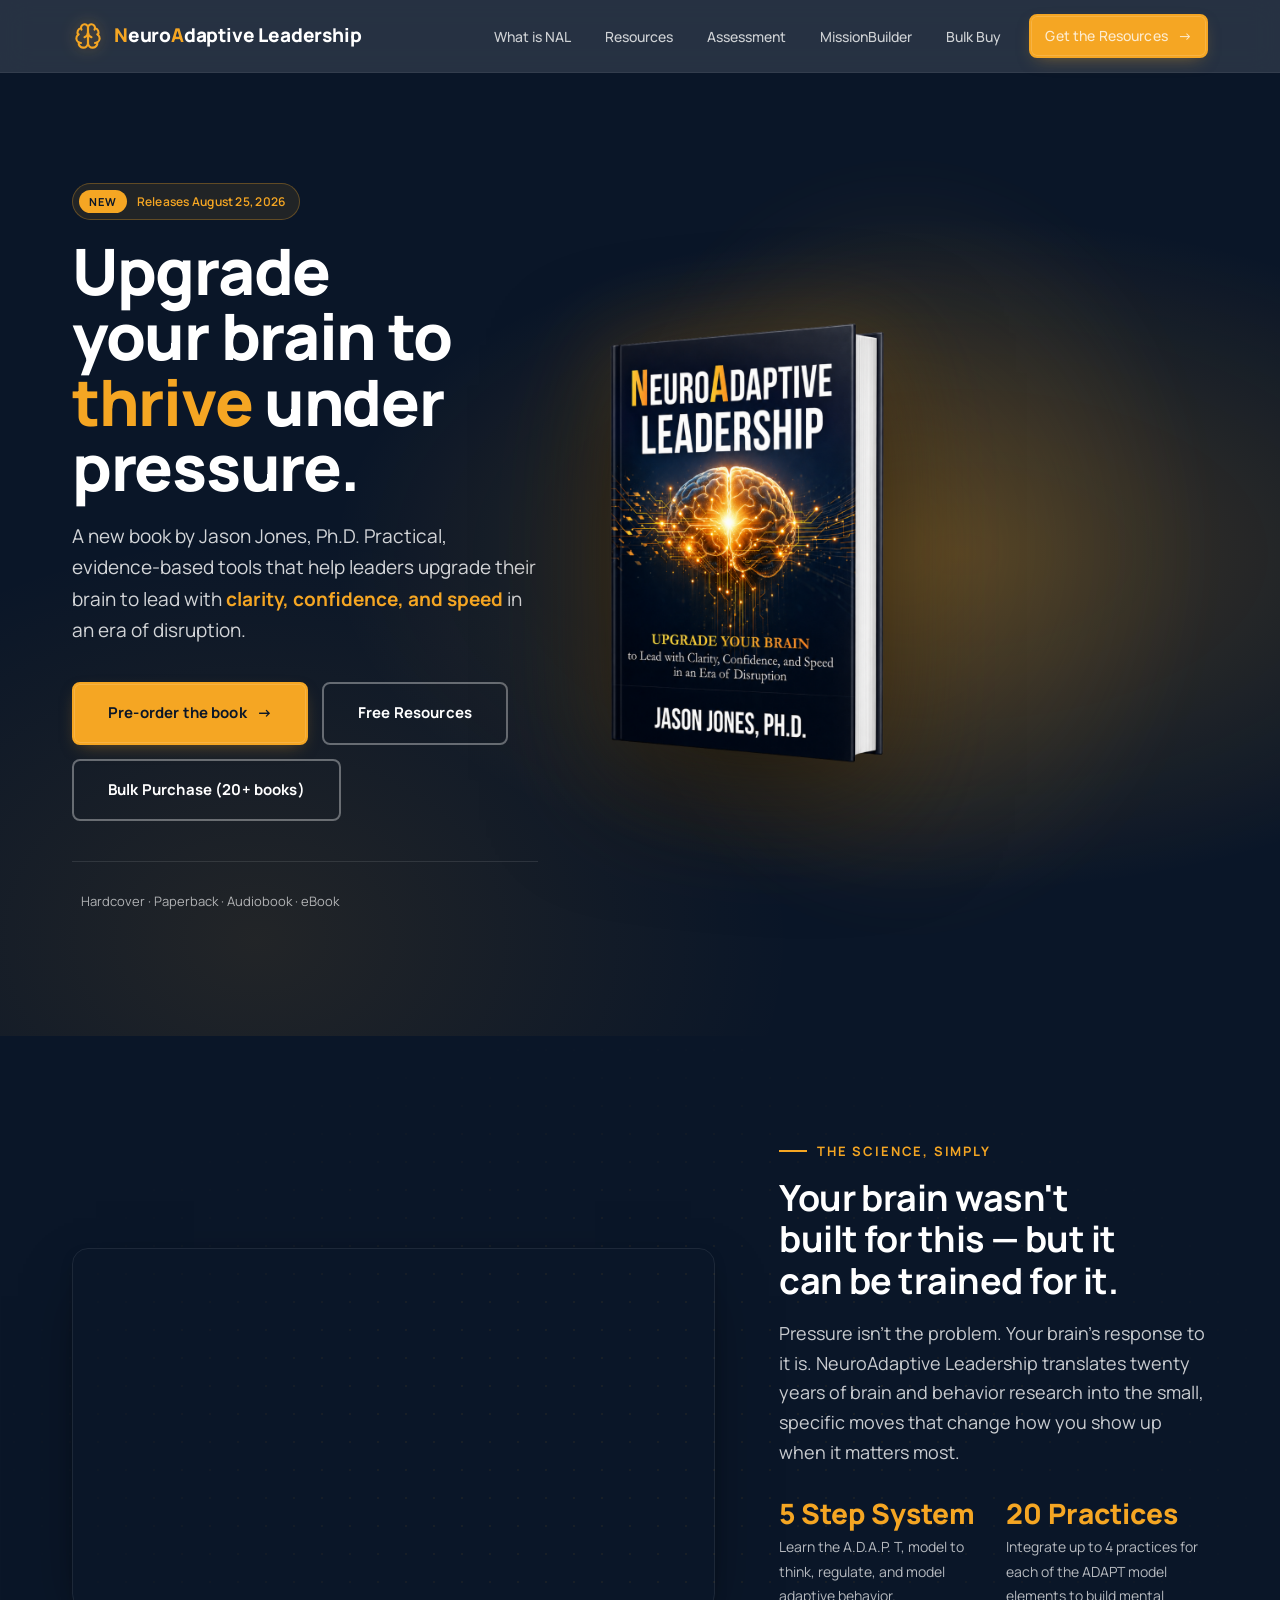
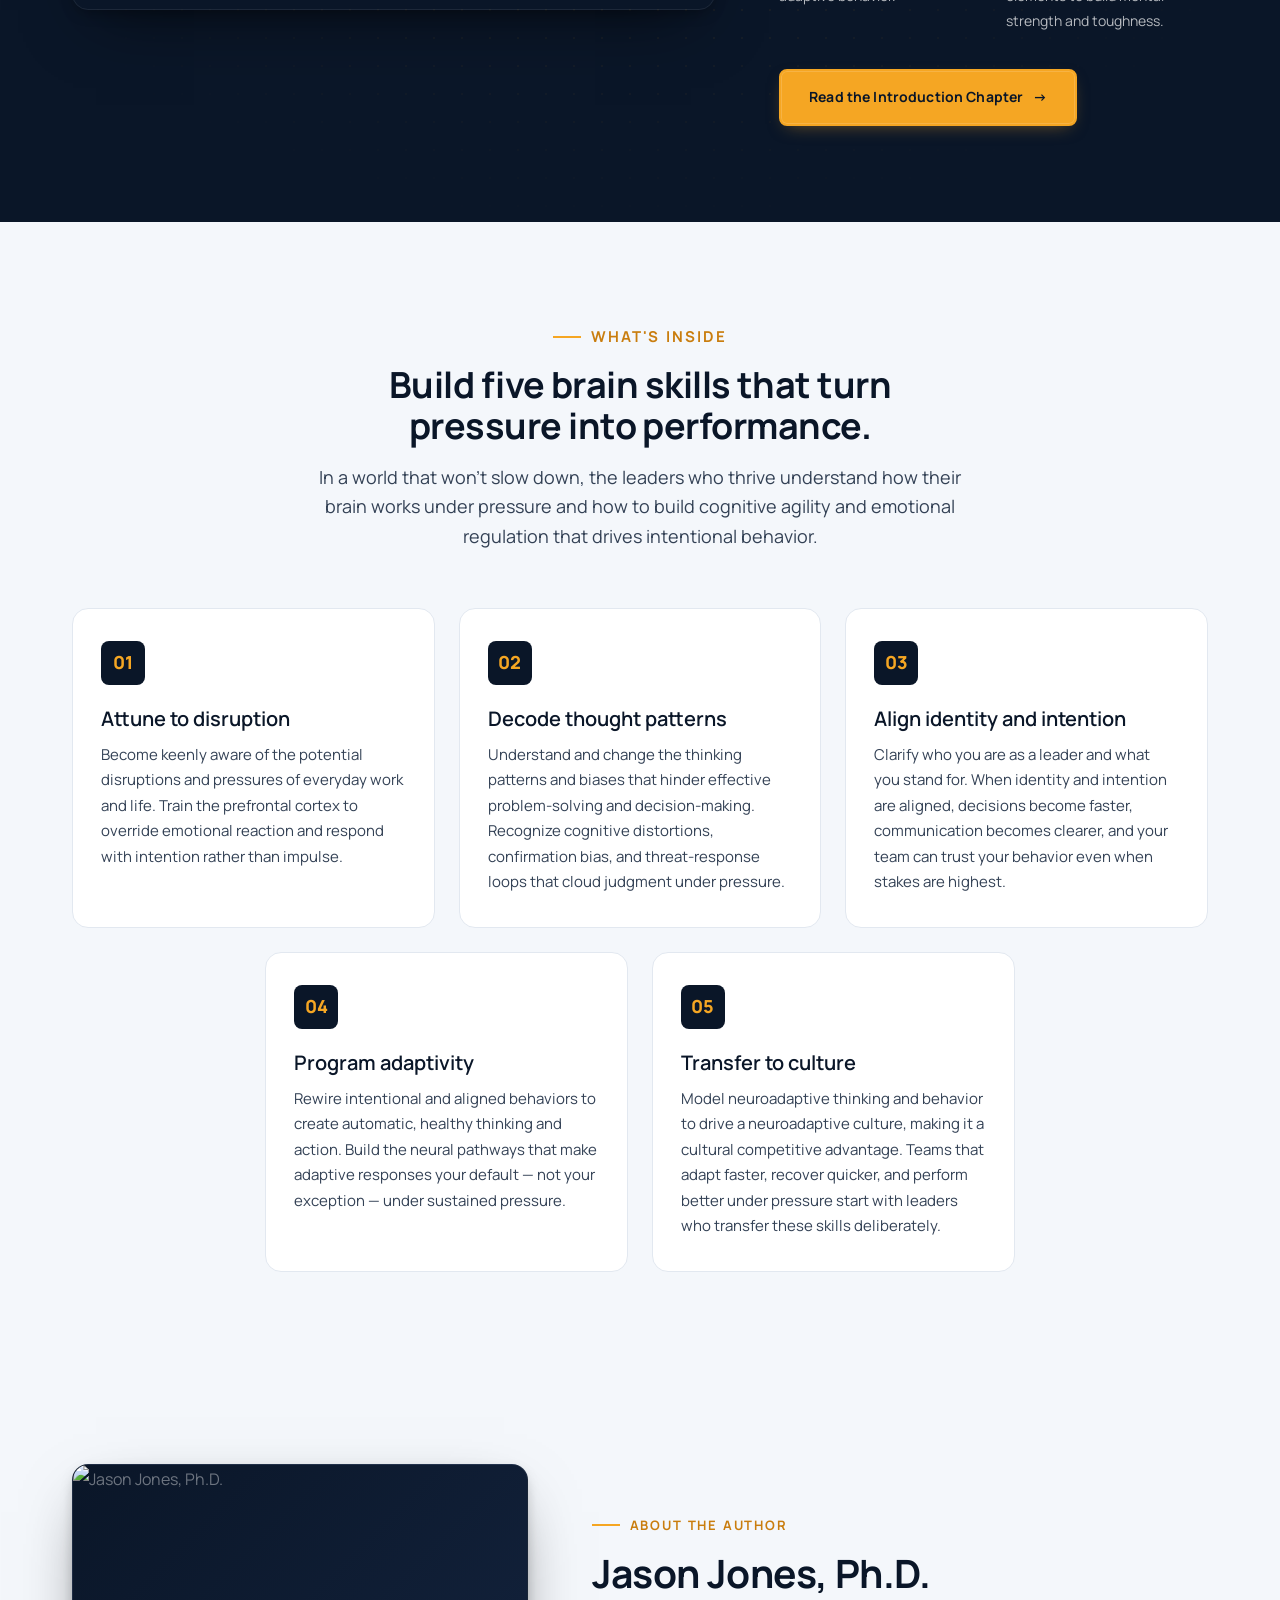
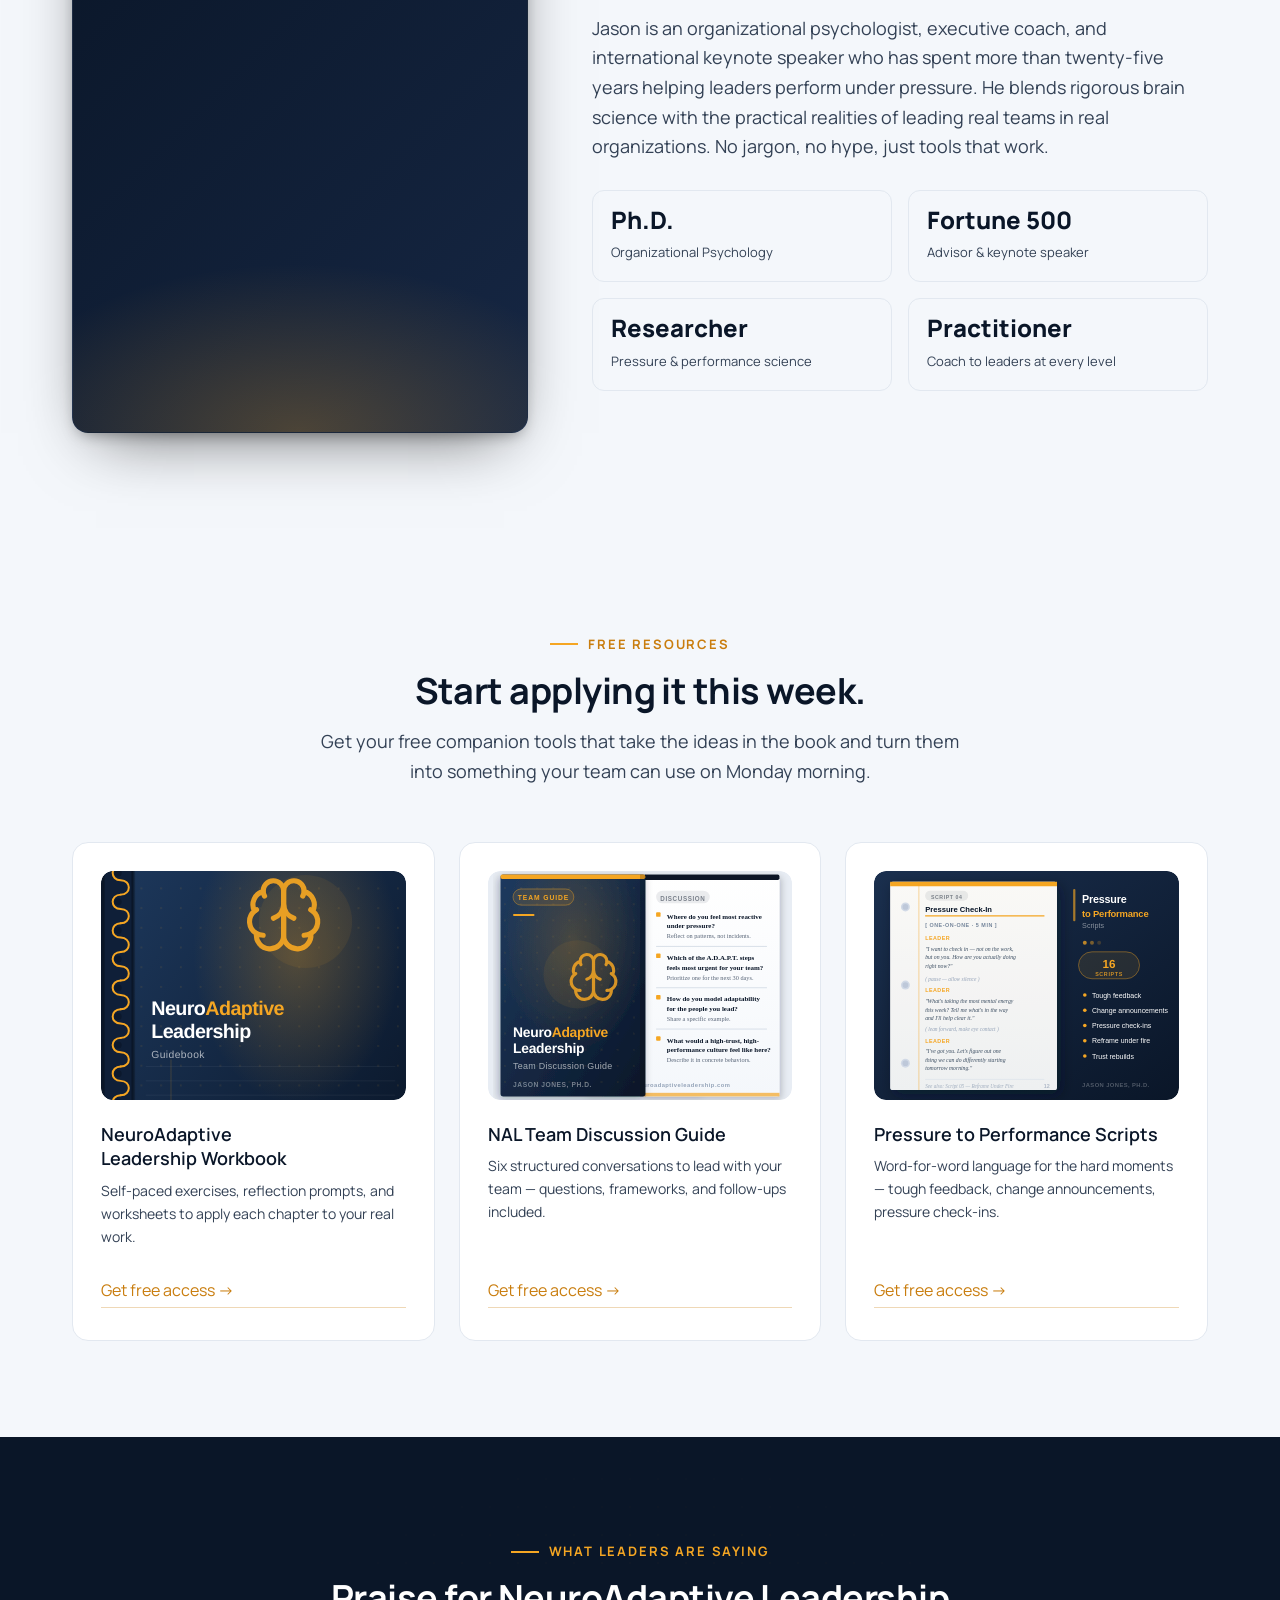
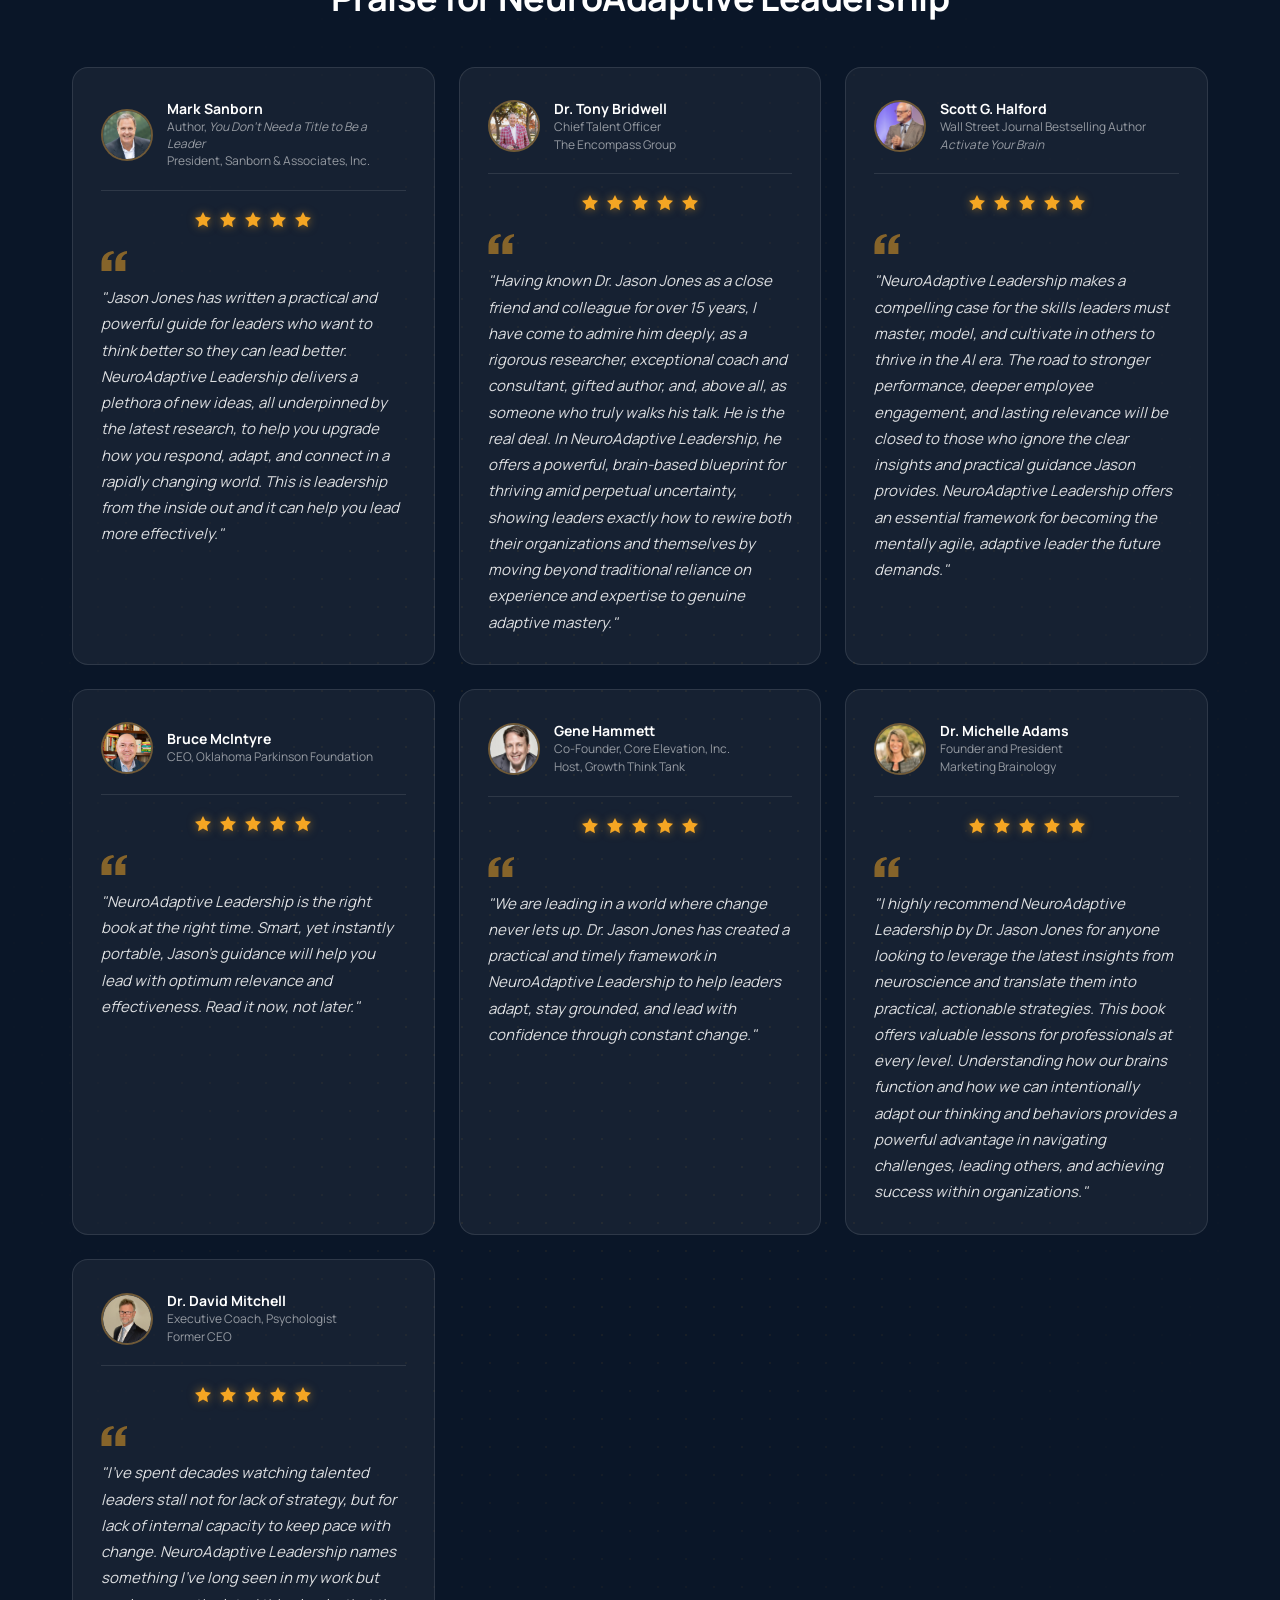
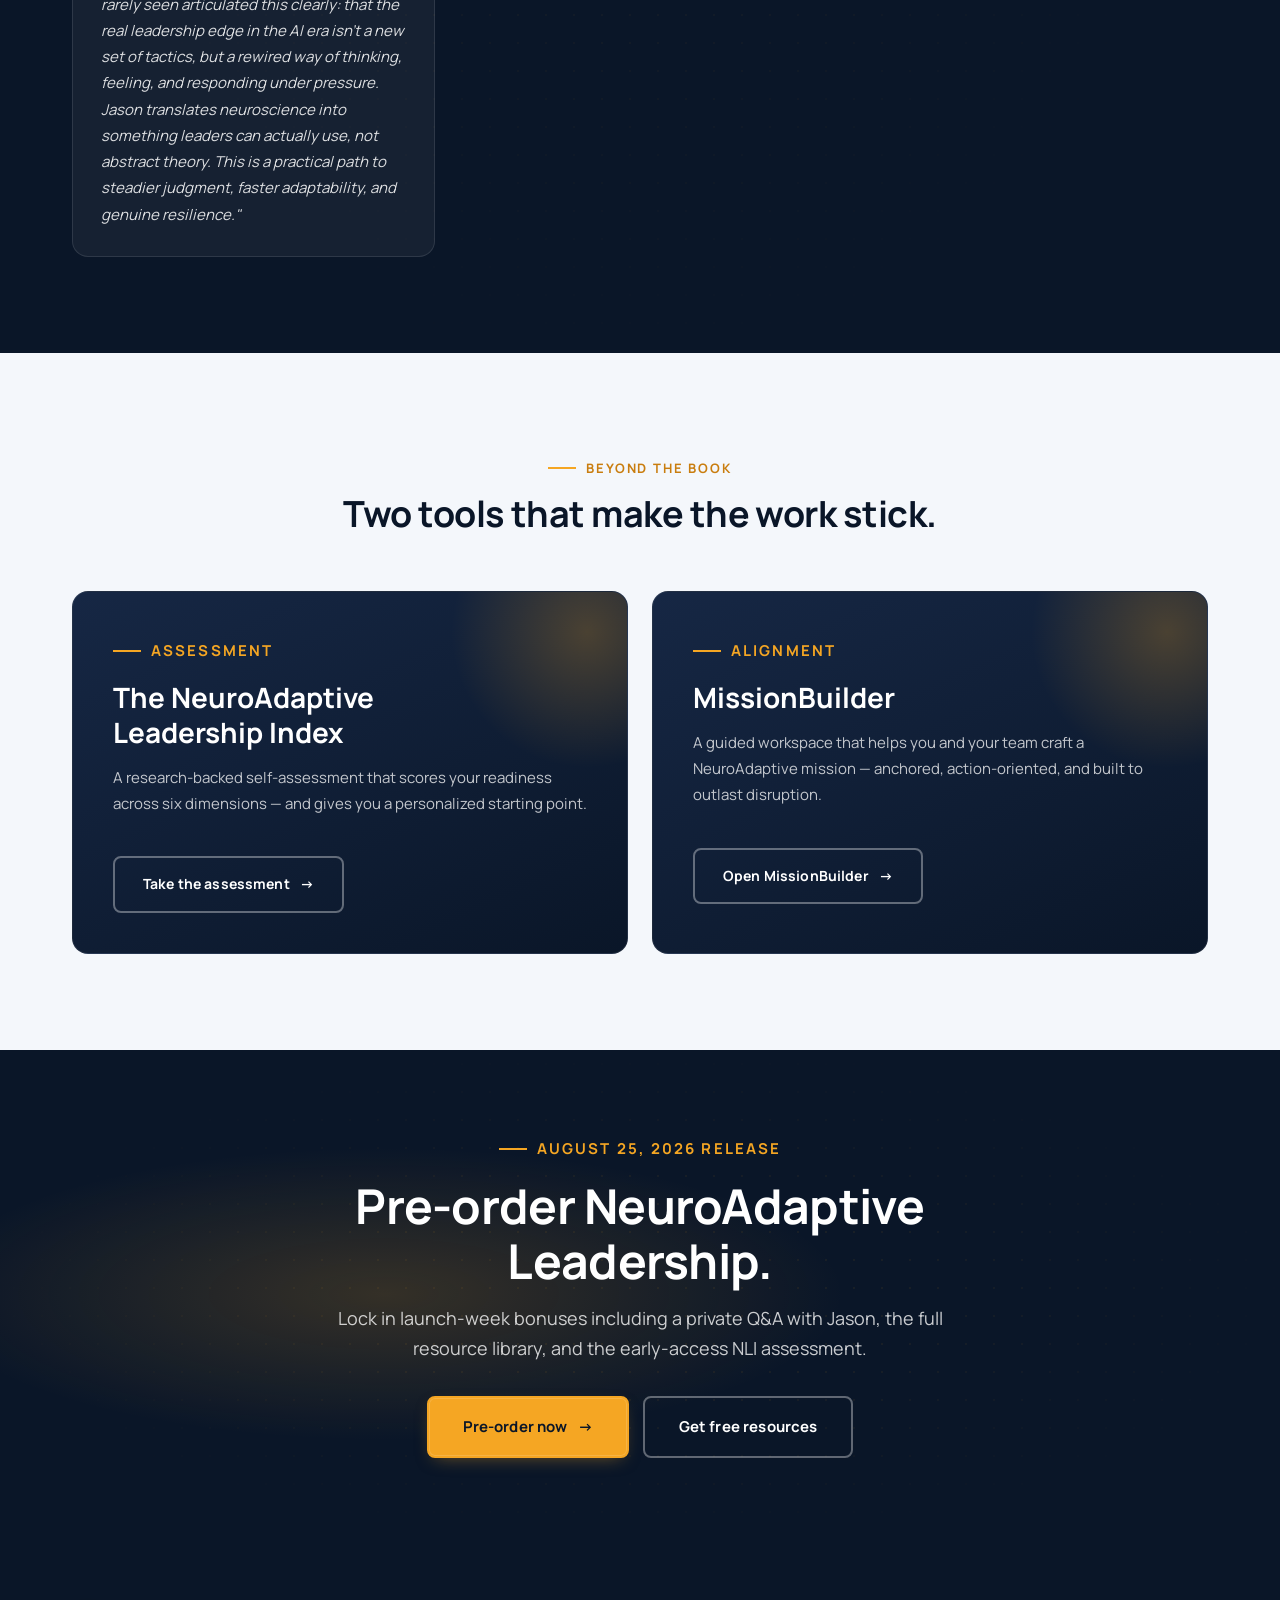
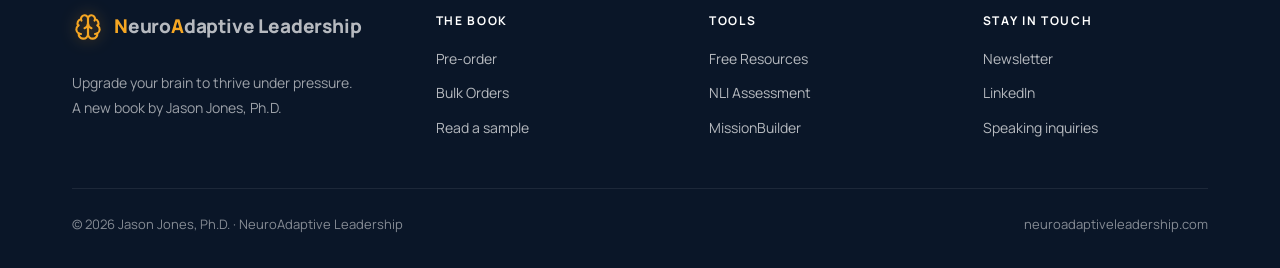
==== commit 3ee352b1: "Add Dr. David Mitchell endorsement with photo Co-Authored-By: Claude Sonnet 5 <noreply@anthropic.com" ====
--- a/index.html
+++ b/index.html
@@ -621,6 +621,29 @@
         </div>
       </div>
 
+      <!-- ROW 3: David Mitchell -->
+      <div class="endorsement-card reveal">
+        <div class="endorser">
+          <div class="endorser-photo"><img src="assets/img/david-mitchell.png" alt="Dr. David Mitchell" /></div>
+          <div class="endorser-info">
+            <strong>Dr. David Mitchell</strong>
+            <span>Executive Coach, Psychologist</span>
+            <span>Former CEO</span>
+          </div>
+        </div>
+        <div class="endorsement-stars" aria-label="5 stars">
+          <svg viewBox="0 0 20 20" fill="currentColor" aria-hidden="true"><path d="M10 1l2.39 4.843L18 6.756l-4 3.899.944 5.507L10 13.613l-4.944 2.549L6 10.655 2 6.756l5.61-.913z"/></svg>
+          <svg viewBox="0 0 20 20" fill="currentColor" aria-hidden="true"><path d="M10 1l2.39 4.843L18 6.756l-4 3.899.944 5.507L10 13.613l-4.944 2.549L6 10.655 2 6.756l5.61-.913z"/></svg>
+          <svg viewBox="0 0 20 20" fill="currentColor" aria-hidden="true"><path d="M10 1l2.39 4.843L18 6.756l-4 3.899.944 5.507L10 13.613l-4.944 2.549L6 10.655 2 6.756l5.61-.913z"/></svg>
+          <svg viewBox="0 0 20 20" fill="currentColor" aria-hidden="true"><path d="M10 1l2.39 4.843L18 6.756l-4 3.899.944 5.507L10 13.613l-4.944 2.549L6 10.655 2 6.756l5.61-.913z"/></svg>
+          <svg viewBox="0 0 20 20" fill="currentColor" aria-hidden="true"><path d="M10 1l2.39 4.843L18 6.756l-4 3.899.944 5.507L10 13.613l-4.944 2.549L6 10.655 2 6.756l5.61-.913z"/></svg>
+        </div>
+        <div class="endorsement-quote">
+          <svg class="quote-mark" viewBox="0 0 40 32" fill="none" aria-hidden="true"><path d="M0 32V19.556C0 8.148 6.222 1.778 18.667 0l1.777 3.556C13.926 5.037 10.37 8.593 9.481 14.222H16V32H0Zm22.222 0V19.556C22.222 8.148 28.444 1.778 40.89 0l1.777 3.556c-6.518 1.481-10.074 5.037-10.963 10.666h6.519V32H22.222Z" fill="currentColor"/></svg>
+          <p>"I've spent decades watching talented leaders stall not for lack of strategy, but for lack of internal capacity to keep pace with change. NeuroAdaptive Leadership names something I've long seen in my work but rarely seen articulated this clearly: that the real leadership edge in the AI era isn't a new set of tactics, but a rewired way of thinking, feeling, and responding under pressure. Jason translates neuroscience into something leaders can actually use, not abstract theory. This is a practical path to steadier judgment, faster adaptability, and genuine resilience."</p>
+        </div>
+      </div>
+
     </div>
   </div>
 </section>
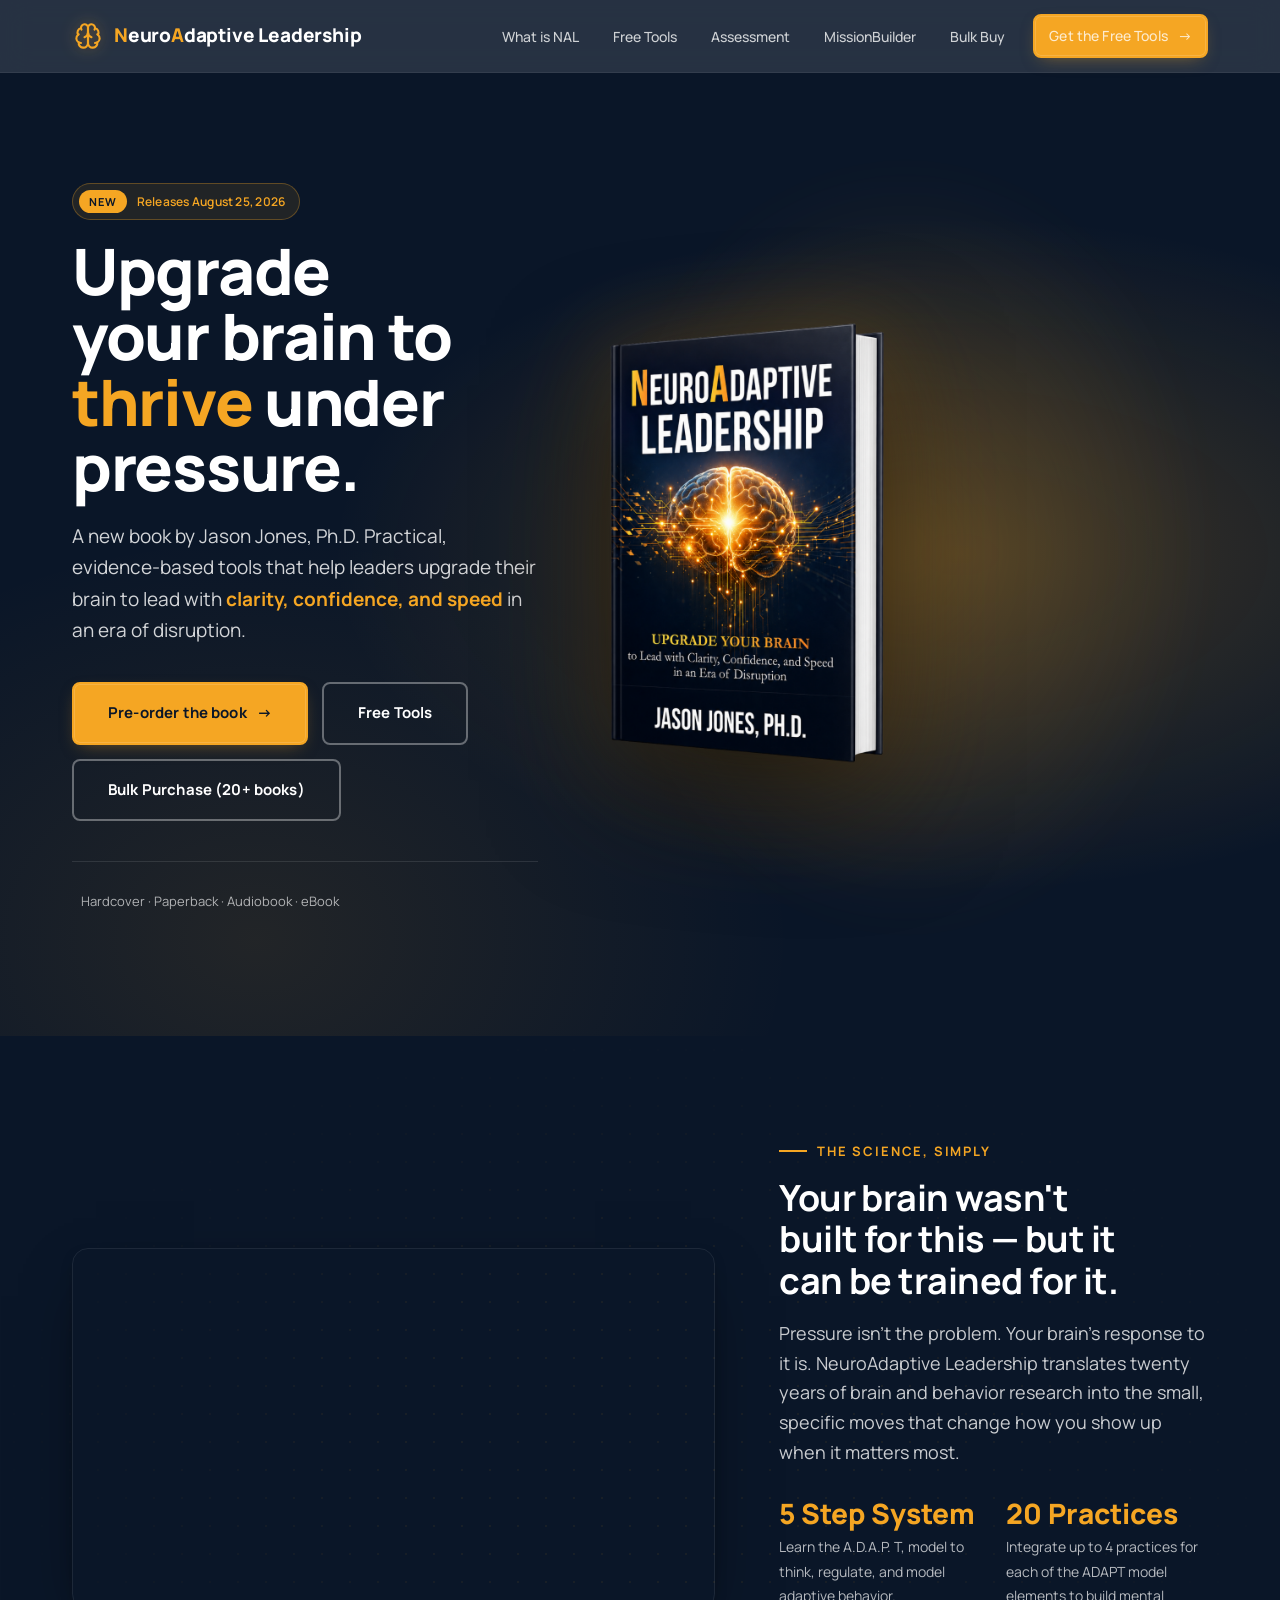
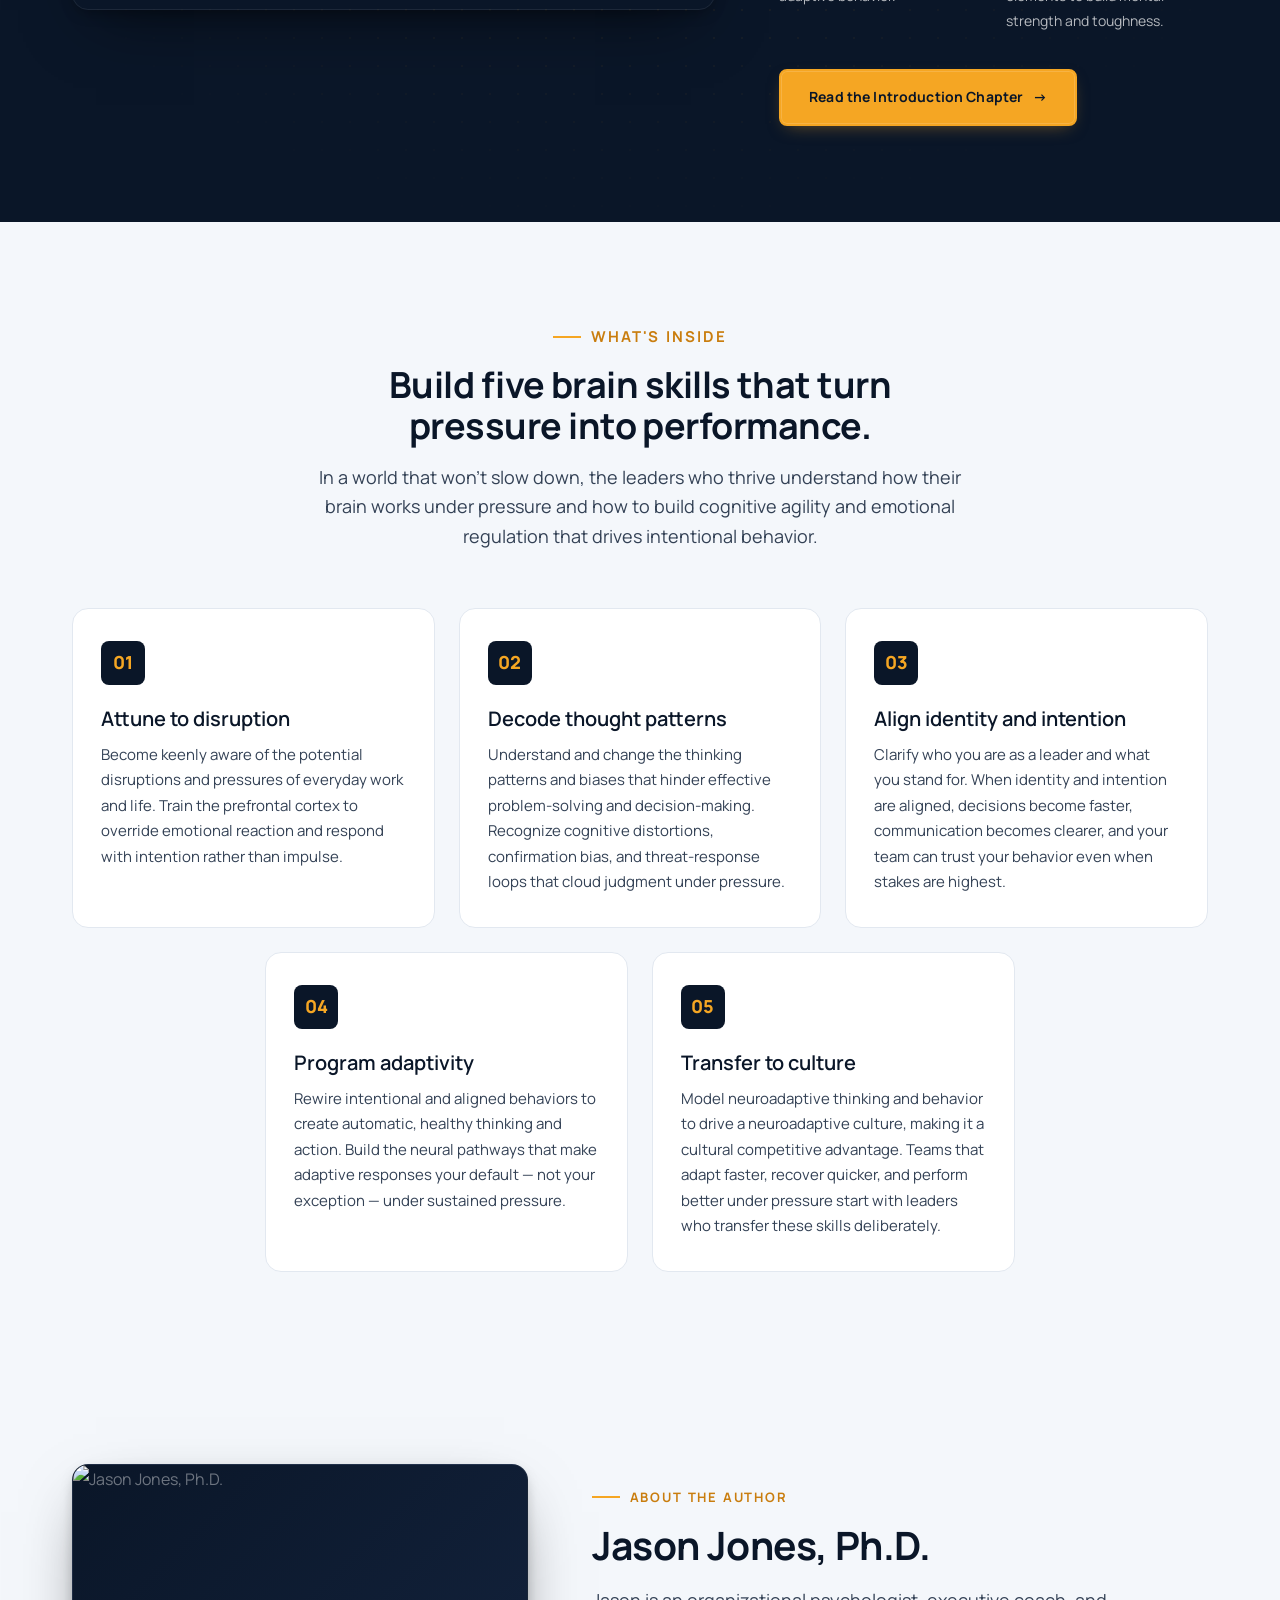
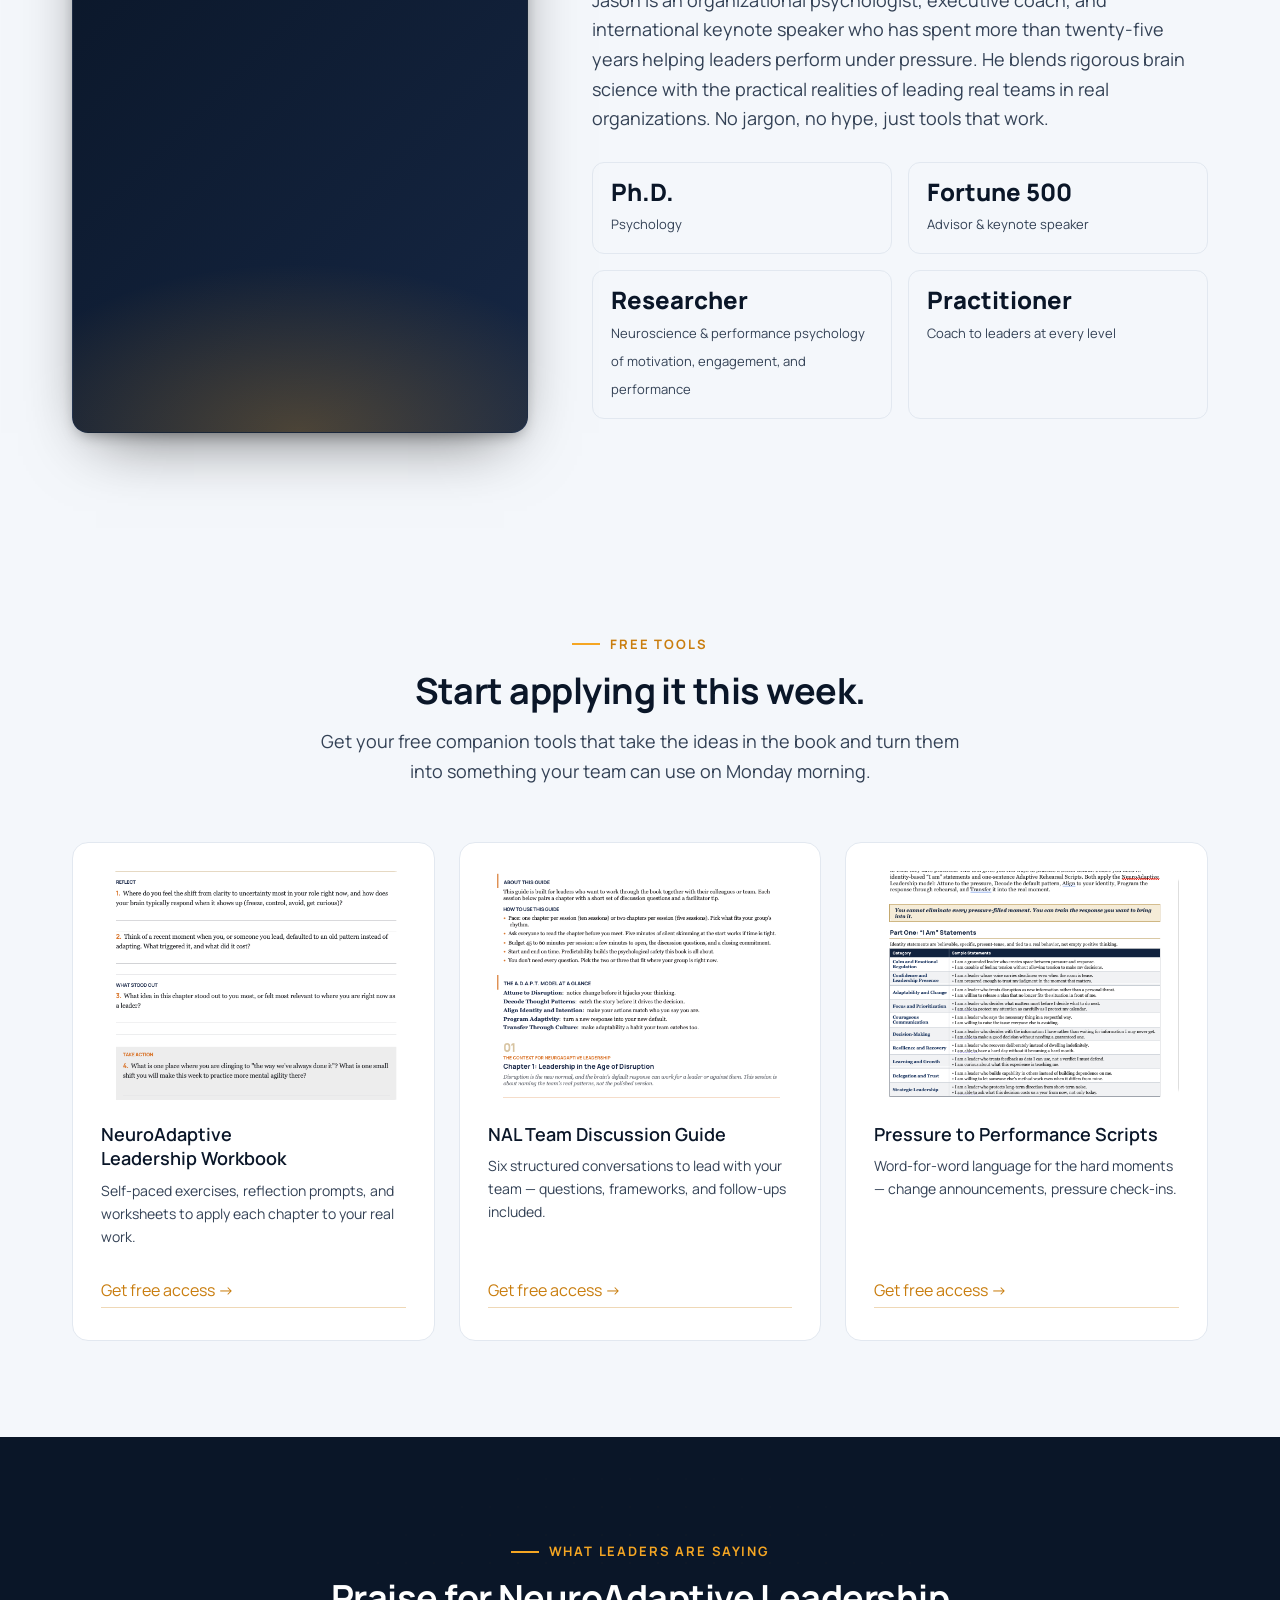
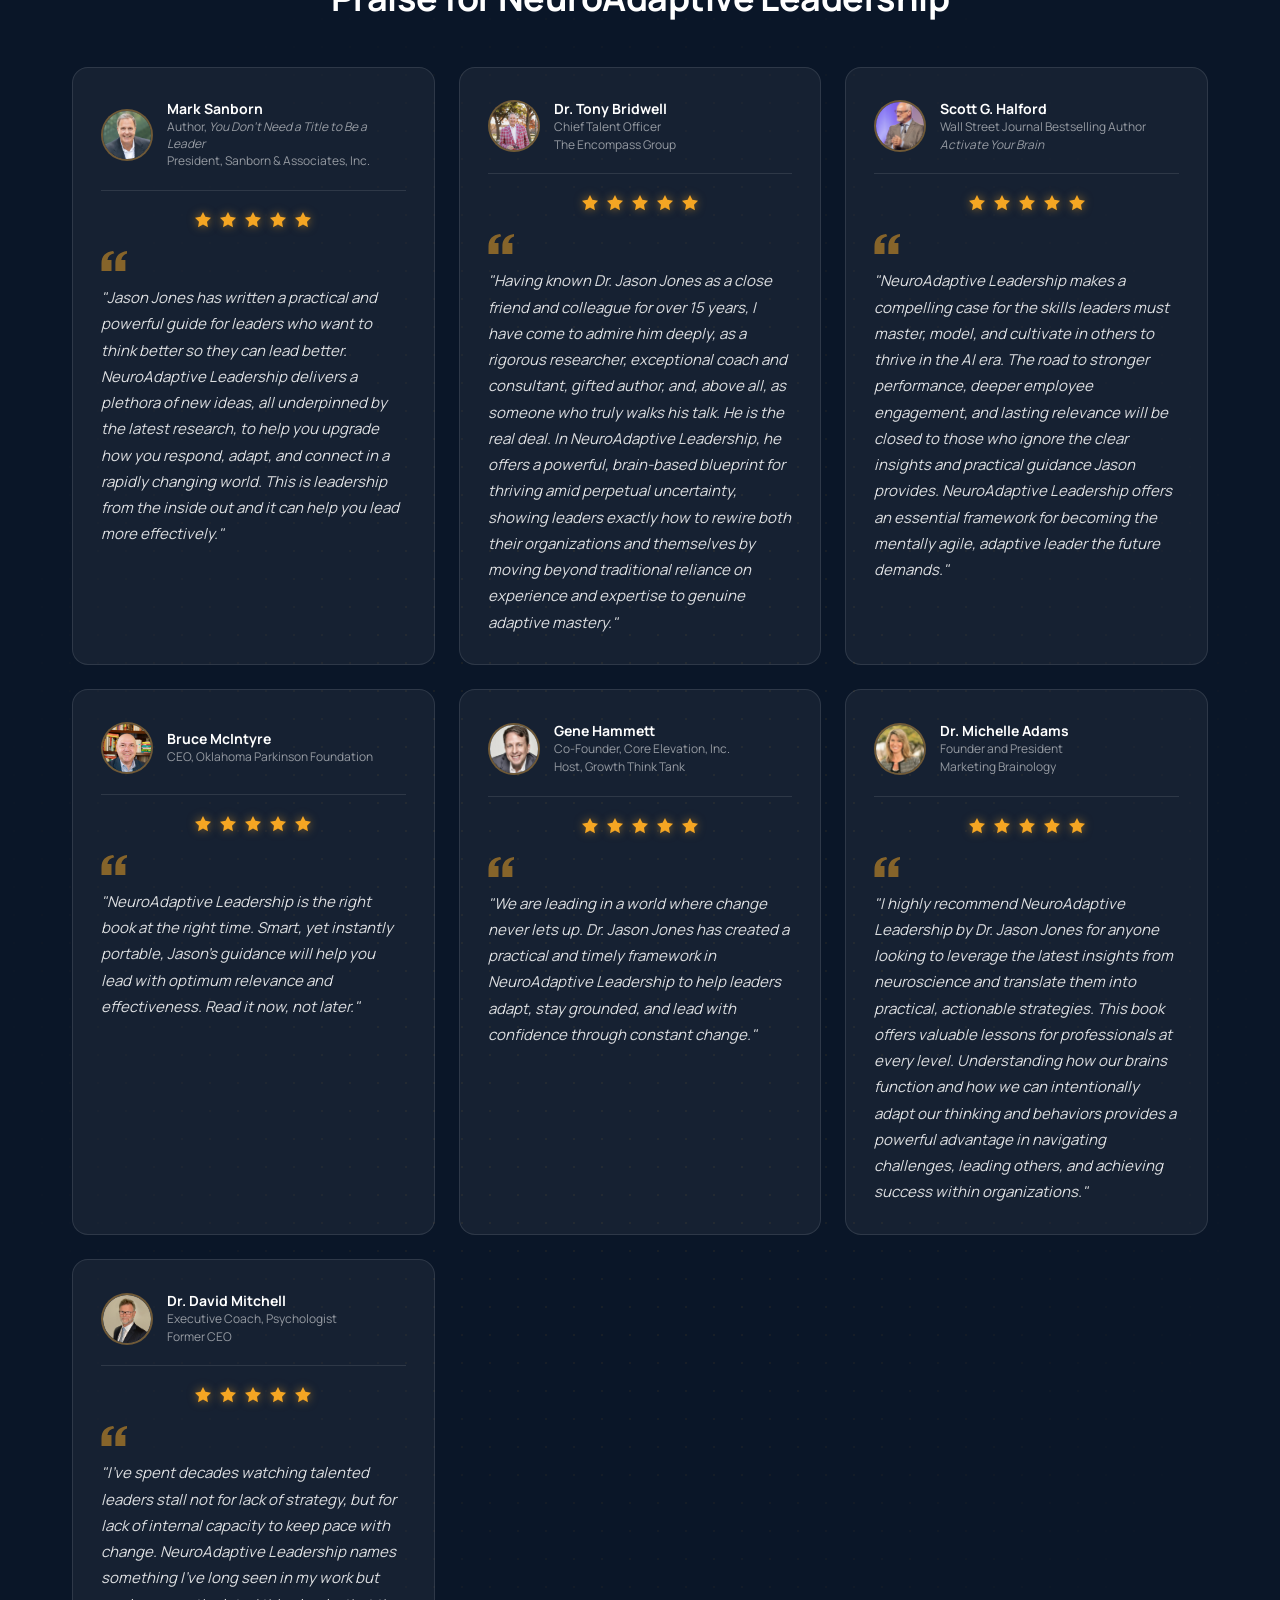
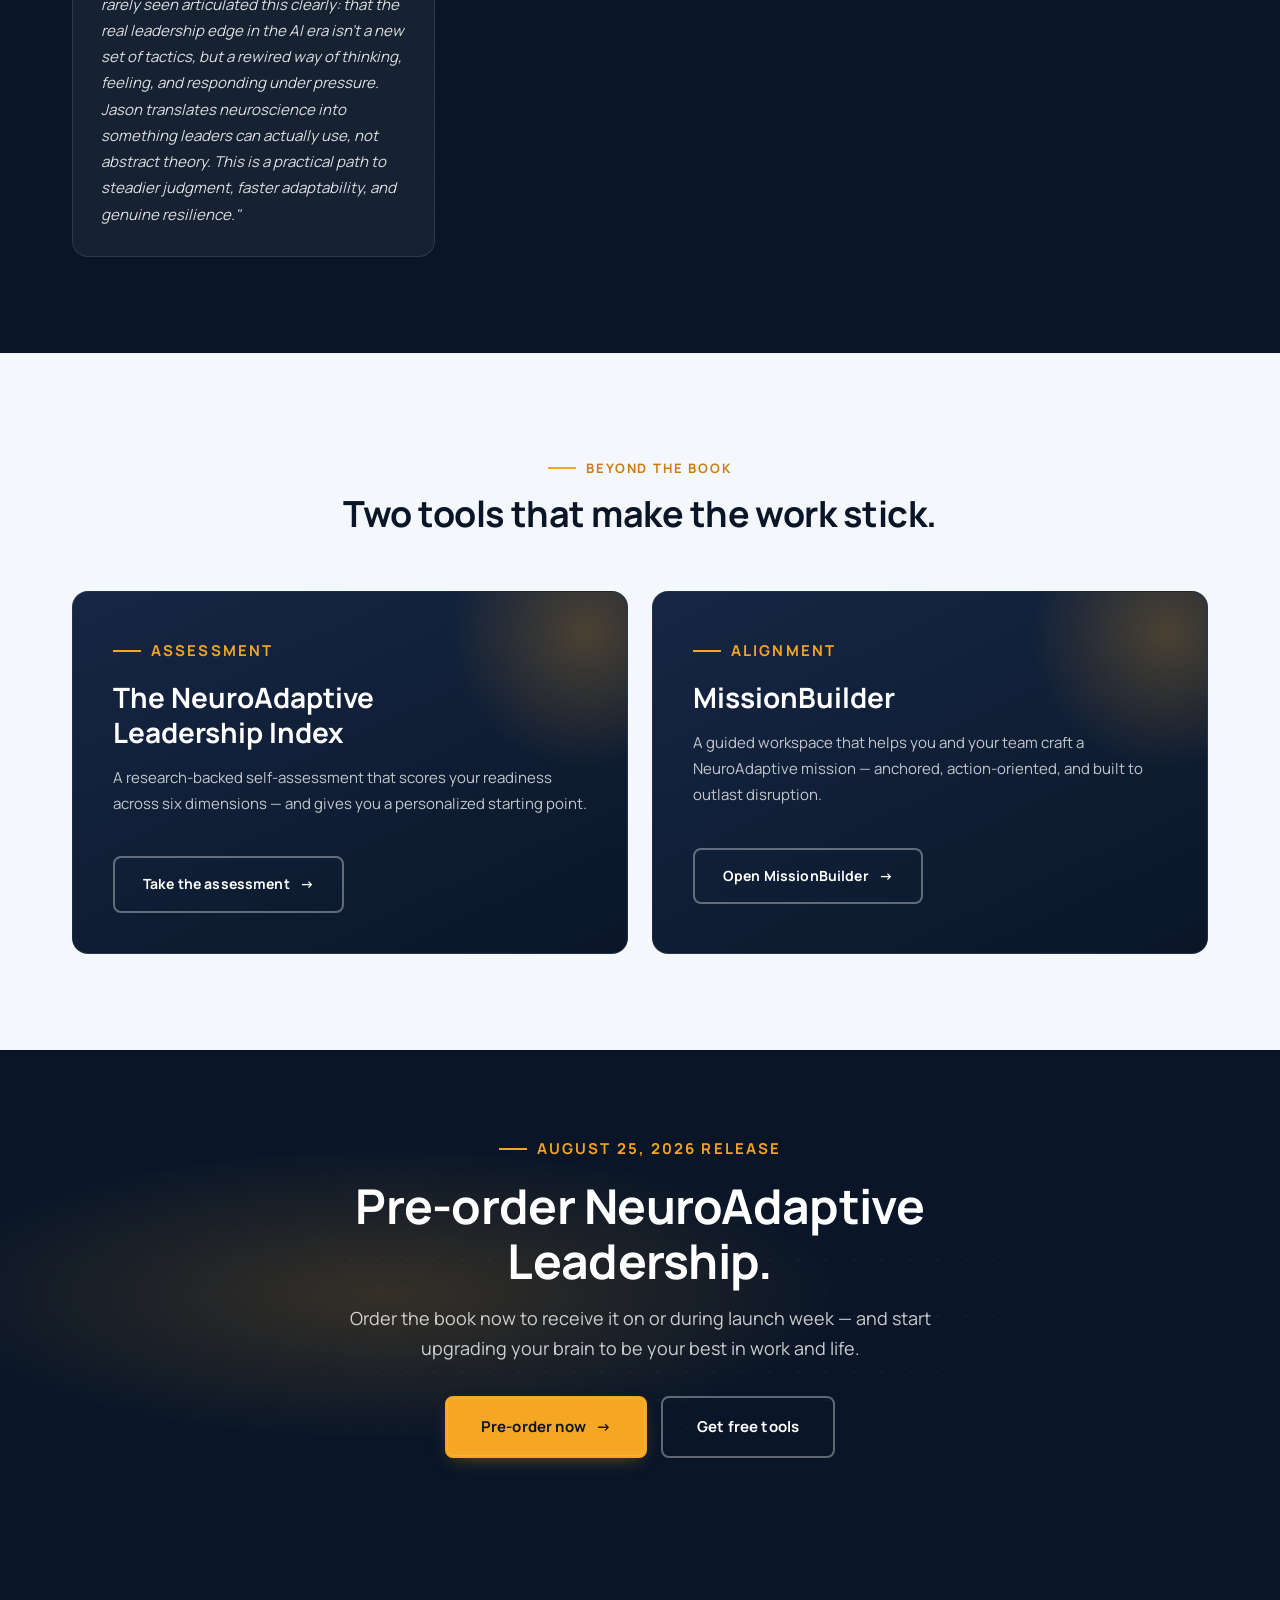
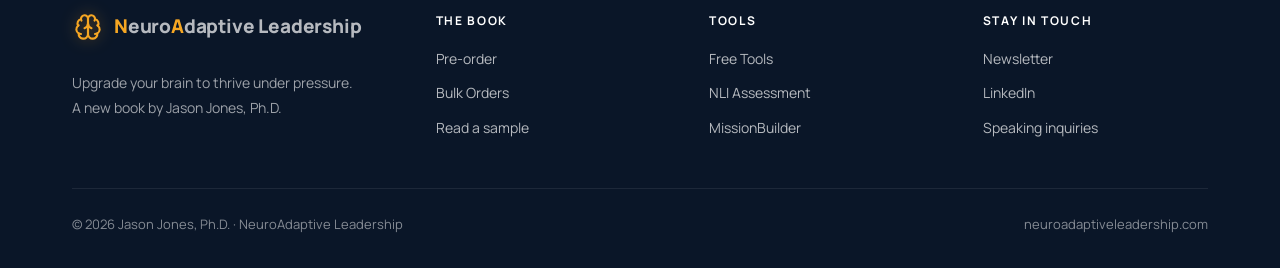
==== commit 144b1cf9: "Rebrand Resources to Free Tools sitewide; new tool cover images; homepage copy updates - Logo hover:" ====
--- a/index.html
+++ b/index.html
@@ -311,11 +311,11 @@
     <ul class="nav-links" id="primary-nav">
 
       <li><a href="what-is-neuroadaptive-leadership.html">What is NAL</a></li>
-      <li><a href="resources.html">Resources</a></li>
+      <li><a href="resources.html">Free Tools</a></li>
       <li><a href="nli.html">Assessment</a></li>
       <li><a href="missionbuilder.html">MissionBuilder</a></li>
       <li><a href="bulk-buyer.html">Bulk Buy</a></li>
-      <li class="always-show nav-cta"><a class="btn btn-primary btn-sm" href="resources.html">Get the Resources <span class="arrow">→</span></a></li>
+      <li class="always-show nav-cta"><a class="btn btn-primary btn-sm" href="resources.html">Get the Free Tools <span class="arrow">→</span></a></li>
     </ul>
   </div>
 </header>
@@ -329,7 +329,7 @@
       <p class="lead reveal">A new book by Jason Jones, Ph.D. Practical, evidence-based tools that help leaders upgrade their brain to lead with <span style="color:var(--gold);font-weight:700;">clarity, confidence, and speed</span> in an era of disruption.</p>
       <div class="hero-ctas reveal">
         <a class="btn btn-primary btn-lg" href="#preorder">Pre-order the book <span class="arrow">→</span></a>
-        <a class="btn btn-outline btn-lg" href="resources.html">Free Resources</a>
+        <a class="btn btn-outline btn-lg" href="resources.html">Free Tools</a>
         <a class="btn btn-outline btn-lg" href="bulk-buyer.html">Bulk Purchase (20+ books)</a>
       </div>
       <div class="hero-meta">
@@ -429,9 +429,9 @@
 
 No jargon, no hype, just tools that work.</p>
       <div class="creds">
-        <div class="cred"><span class="stat">Ph.D.</span><span class="label">Organizational Psychology</span></div>
+        <div class="cred"><span class="stat">Ph.D.</span><span class="label">Psychology</span></div>
         <div class="cred"><span class="stat">Fortune 500</span><span class="label">Advisor &amp; keynote speaker</span></div>
-        <div class="cred"><span class="stat">Researcher</span><span class="label">Pressure &amp; performance science</span></div>
+        <div class="cred"><span class="stat">Researcher</span><span class="label">Neuroscience &amp; performance psychology of motivation, engagement, and performance</span></div>
         <div class="cred"><span class="stat">Practitioner</span><span class="label">Coach to leaders at every level</span></div>
       </div>
     </div>
@@ -442,14 +442,14 @@
 <section style="background: var(--off-white);" data-screen-label="05 Resources teaser">
   <div class="container">
     <div class="section-head reveal">
-      <span class="eyebrow" style="font-size: 13px">Free resources</span>
+      <span class="eyebrow" style="font-size: 13px">Free tools</span>
       <h2 style="margin-top: 14px;">Start applying it this week.</h2>
       <p class="lead" style="margin: 12px auto 0;">Get your free companion tools that take the ideas in the book and turn them into something your team can use on Monday morning.</p>
     </div>
     <div class="resource-cards">
       <div class="resource-card reveal">
         <div class="resource-cover resource-cover--img">
-          <img src="assets/img/workbook-cover.svg" alt="NeuroAdaptive Leadership Guidebook cover" style="width:100%;height:100%;object-fit:cover;display:block;border-radius:inherit;" />
+          <img src="assets/img/workbook-cover.png" alt="NeuroAdaptive Leadership Workbook cover" style="width:100%;height:100%;object-fit:cover;display:block;border-radius:inherit;" />
         </div>
         <h4>NeuroAdaptive Leadership Workbook</h4>
         <p>Self-paced exercises, reflection prompts, and worksheets to apply each chapter to your real work.</p>
@@ -457,7 +457,7 @@
       </div>
       <div class="resource-card reveal">
         <div class="resource-cover resource-cover--img">
-          <img src="assets/img/team-guide-cover.svg" alt="NAL Team Discussion Guide — open pamphlet" style="width:100%;height:100%;object-fit:cover;display:block;border-radius:inherit;" />
+          <img src="assets/img/discussion-guide-cover.png" alt="NAL Team Discussion Guide cover" style="width:100%;height:100%;object-fit:cover;display:block;border-radius:inherit;" />
         </div>
         <h4>NAL Team Discussion Guide</h4>
         <p>Six structured conversations to lead with your team — questions, frameworks, and follow-ups included.</p>
@@ -465,10 +465,10 @@
       </div>
       <div class="resource-card reveal">
         <div class="resource-cover resource-cover--img">
-          <img src="assets/img/scripts-cover.svg" alt="Pressure to Performance Scripts — stack of script pages" style="width:100%;height:100%;object-fit:cover;display:block;border-radius:inherit;" />
+          <img src="assets/img/p2p-scripts-cover.png" alt="Pressure to Performance Scripts cover" style="width:100%;height:100%;object-fit:cover;display:block;border-radius:inherit;" />
         </div>
         <h4>Pressure to Performance Scripts</h4>
-        <p>Word-for-word language for the hard moments — tough feedback, change announcements, pressure check-ins.</p>
+        <p>Word-for-word language for the hard moments — change announcements, pressure check-ins.</p>
         <a class="btn-ghost" href="resources.html">Get free access <span class="arrow">→</span></a>
       </div>
     </div>
@@ -677,10 +677,10 @@
   <div class="container" style="position: relative; z-index: 2;">
     <span class="eyebrow" style="color: var(--gold); font-size: 15px">AUGUST 25, 2026 RELEASE</span>
     <h2 style="margin: 16px auto; font-size: clamp(32px, 4vw, 48px);">Pre-order NeuroAdaptive Leadership.</h2>
-    <p class="lead">Lock in launch-week bonuses including a private Q&amp;A with Jason, the full resource library, and the early-access NLI assessment.</p>
+    <p class="lead">Order the book now to receive it on or during launch week — and start upgrading your brain to be your best in work and life.</p>
     <div style="display: inline-flex; gap: 14px; flex-wrap: wrap; justify-content: center;">
       <a class="btn btn-primary btn-lg" href="#">Pre-order now <span class="arrow">→</span></a>
-      <a class="btn btn-outline btn-lg" href="resources.html">Get free resources</a>
+      <a class="btn btn-outline btn-lg" href="resources.html">Get free tools</a>
     </div>
   </div>
 </section>
@@ -707,7 +707,7 @@
       <div>
         <h5>Tools</h5>
         <ul>
-          <li><a href="resources.html">Free Resources</a></li>
+          <li><a href="resources.html">Free Tools</a></li>
           <li><a href="nli.html">NLI Assessment</a></li>
           <li><a href="missionbuilder.html">MissionBuilder</a></li>
         </ul>
--- a/assets/styles.css
+++ b/assets/styles.css
@@ -296,6 +296,17 @@
   width: 28px;
   height: 28px;
   display: block;
+}
+.nav-brand,
+.nav-brand .mark {
+  transition: color 0.2s ease, filter 0.2s ease;
+}
+.nav-brand:hover {
+  color: var(--gold-light);
+}
+.nav-brand:hover .mark {
+  color: var(--gold-light);
+  filter: drop-shadow(0 0 10px rgba(251, 191, 69, 0.6));
 }
 .nav-links {
   display: flex;
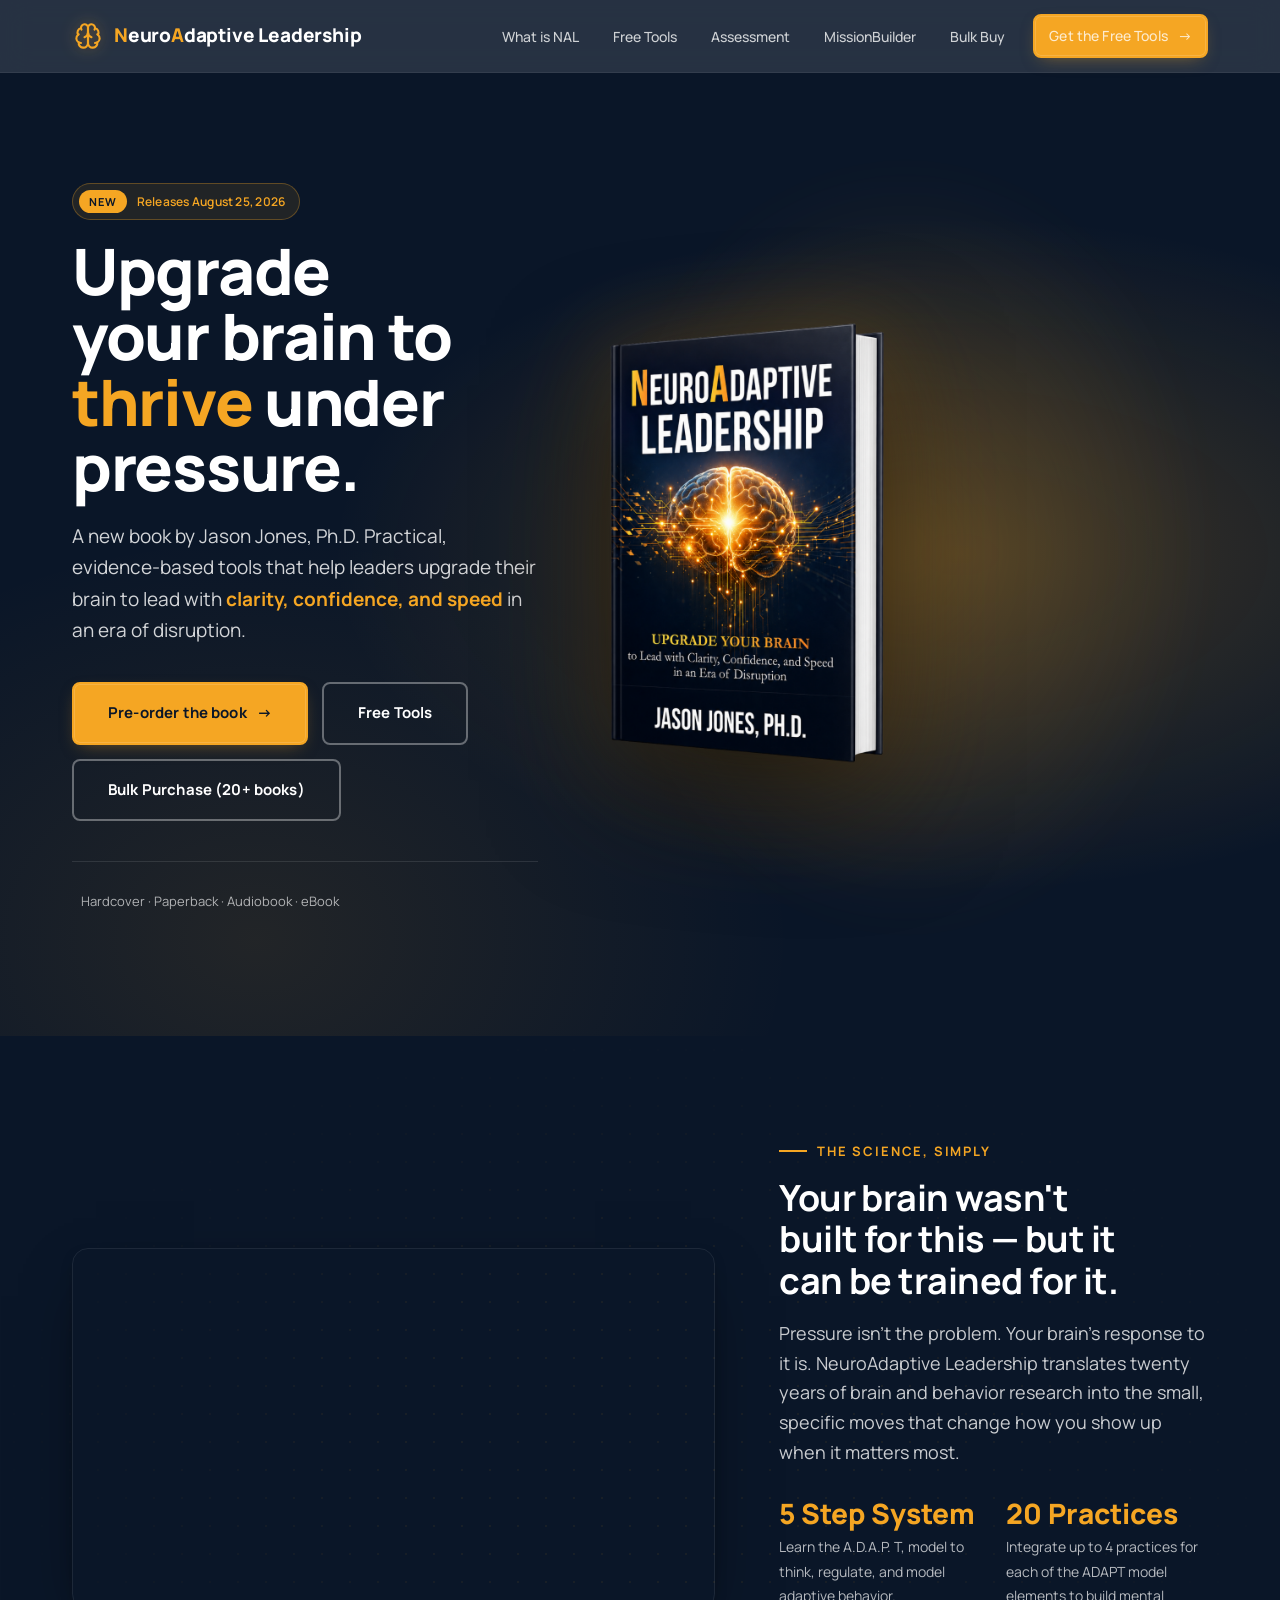
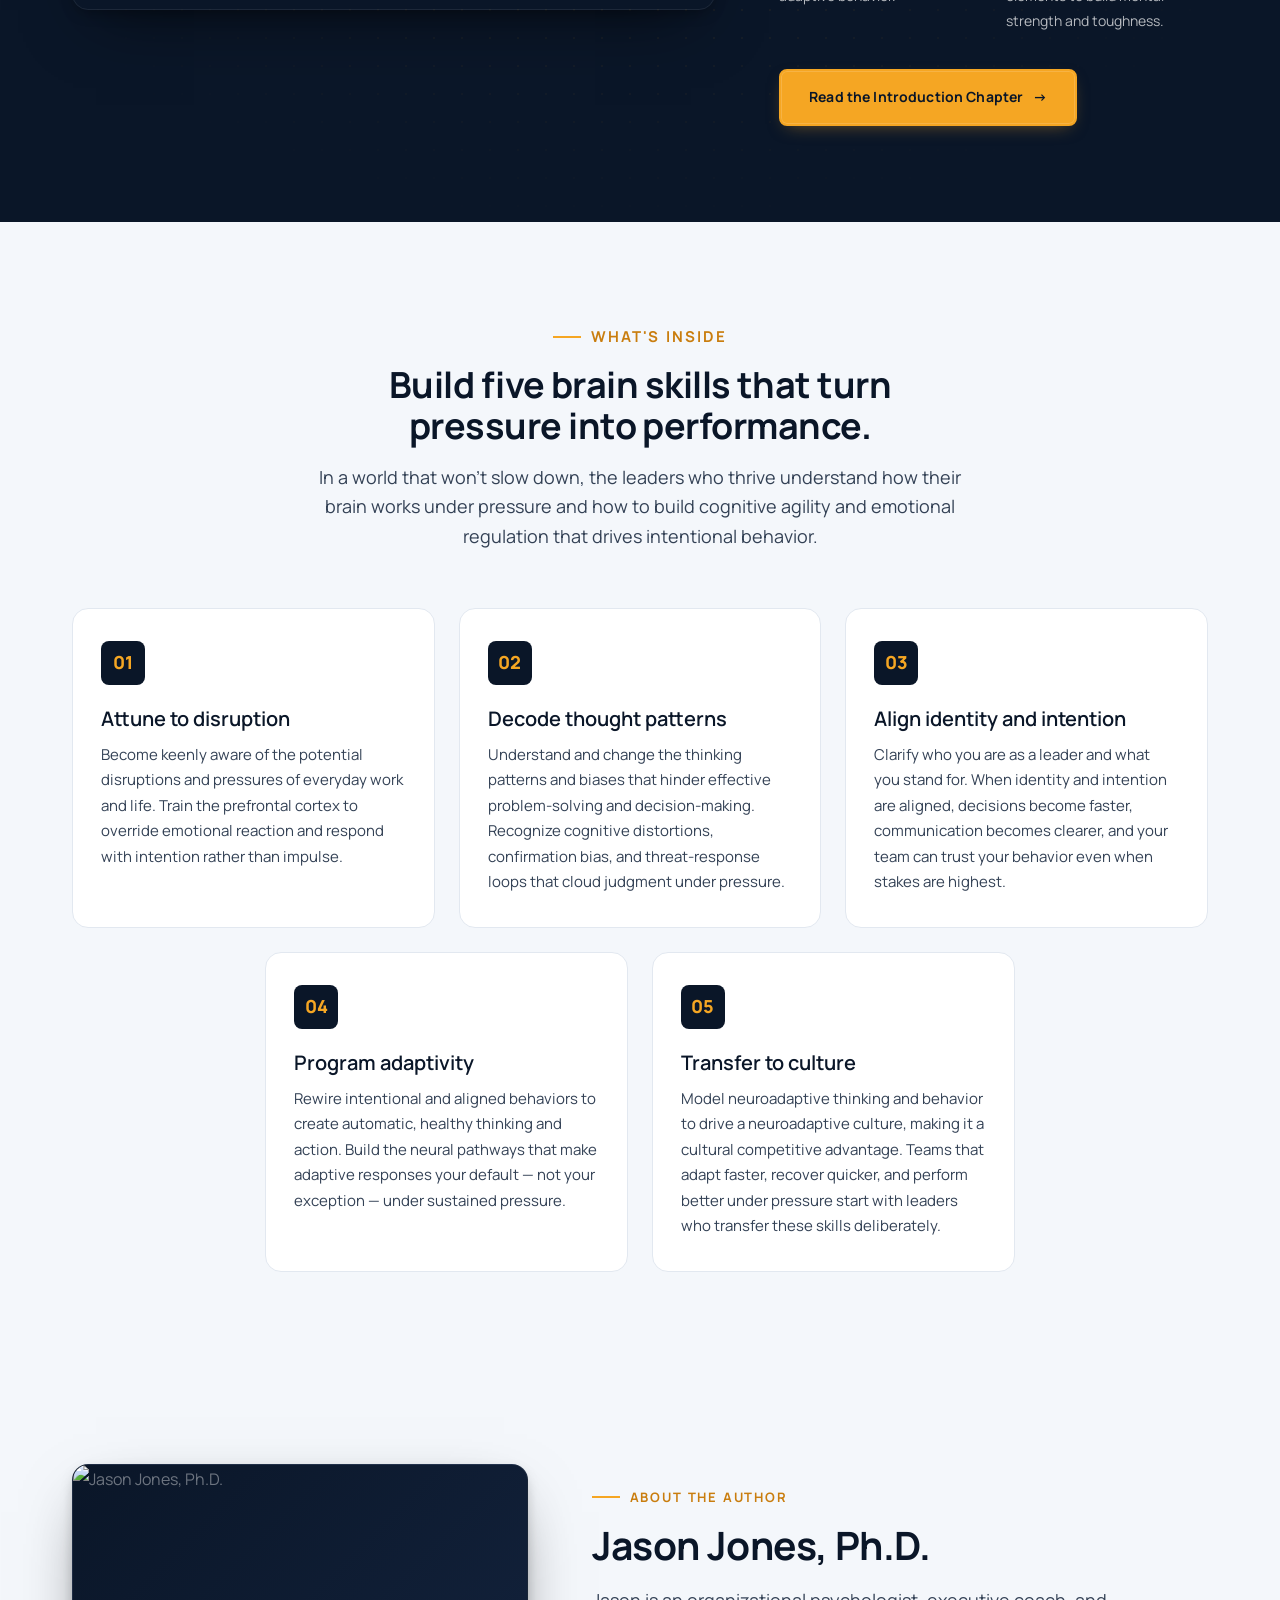
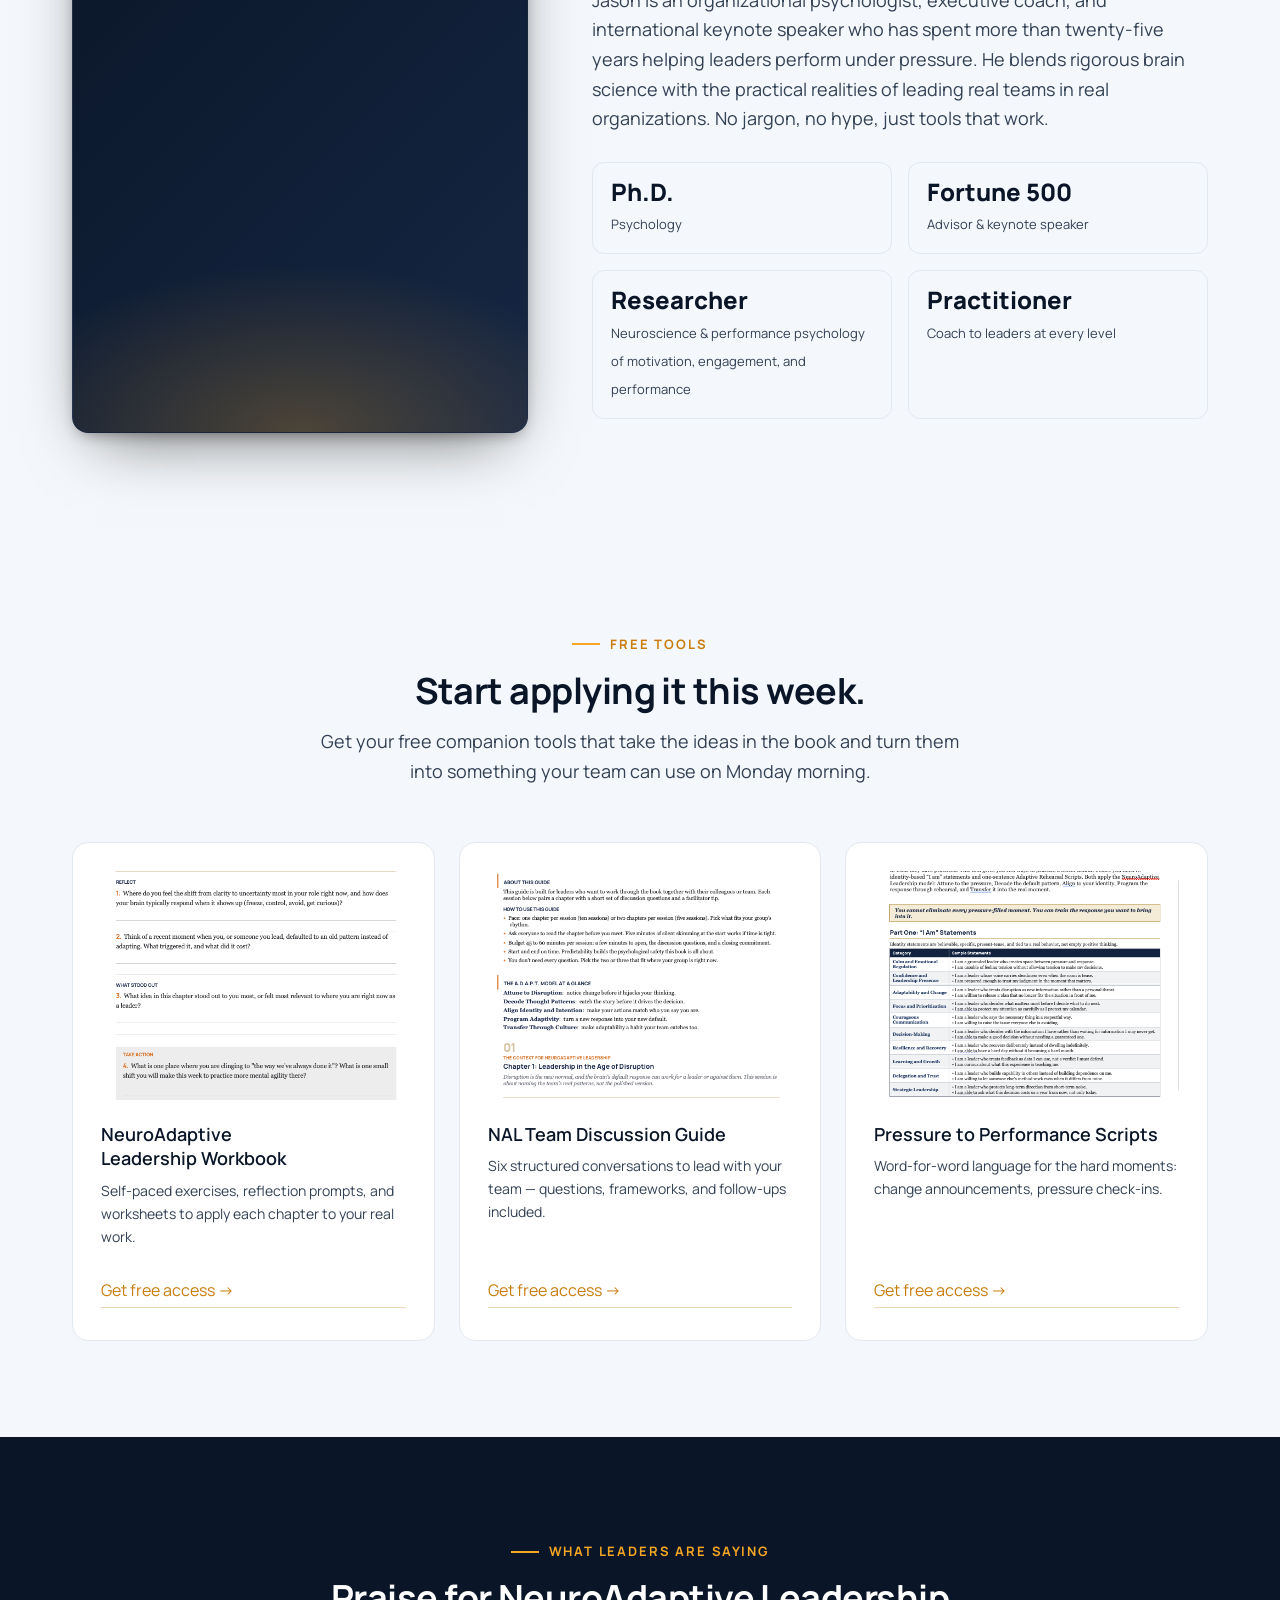
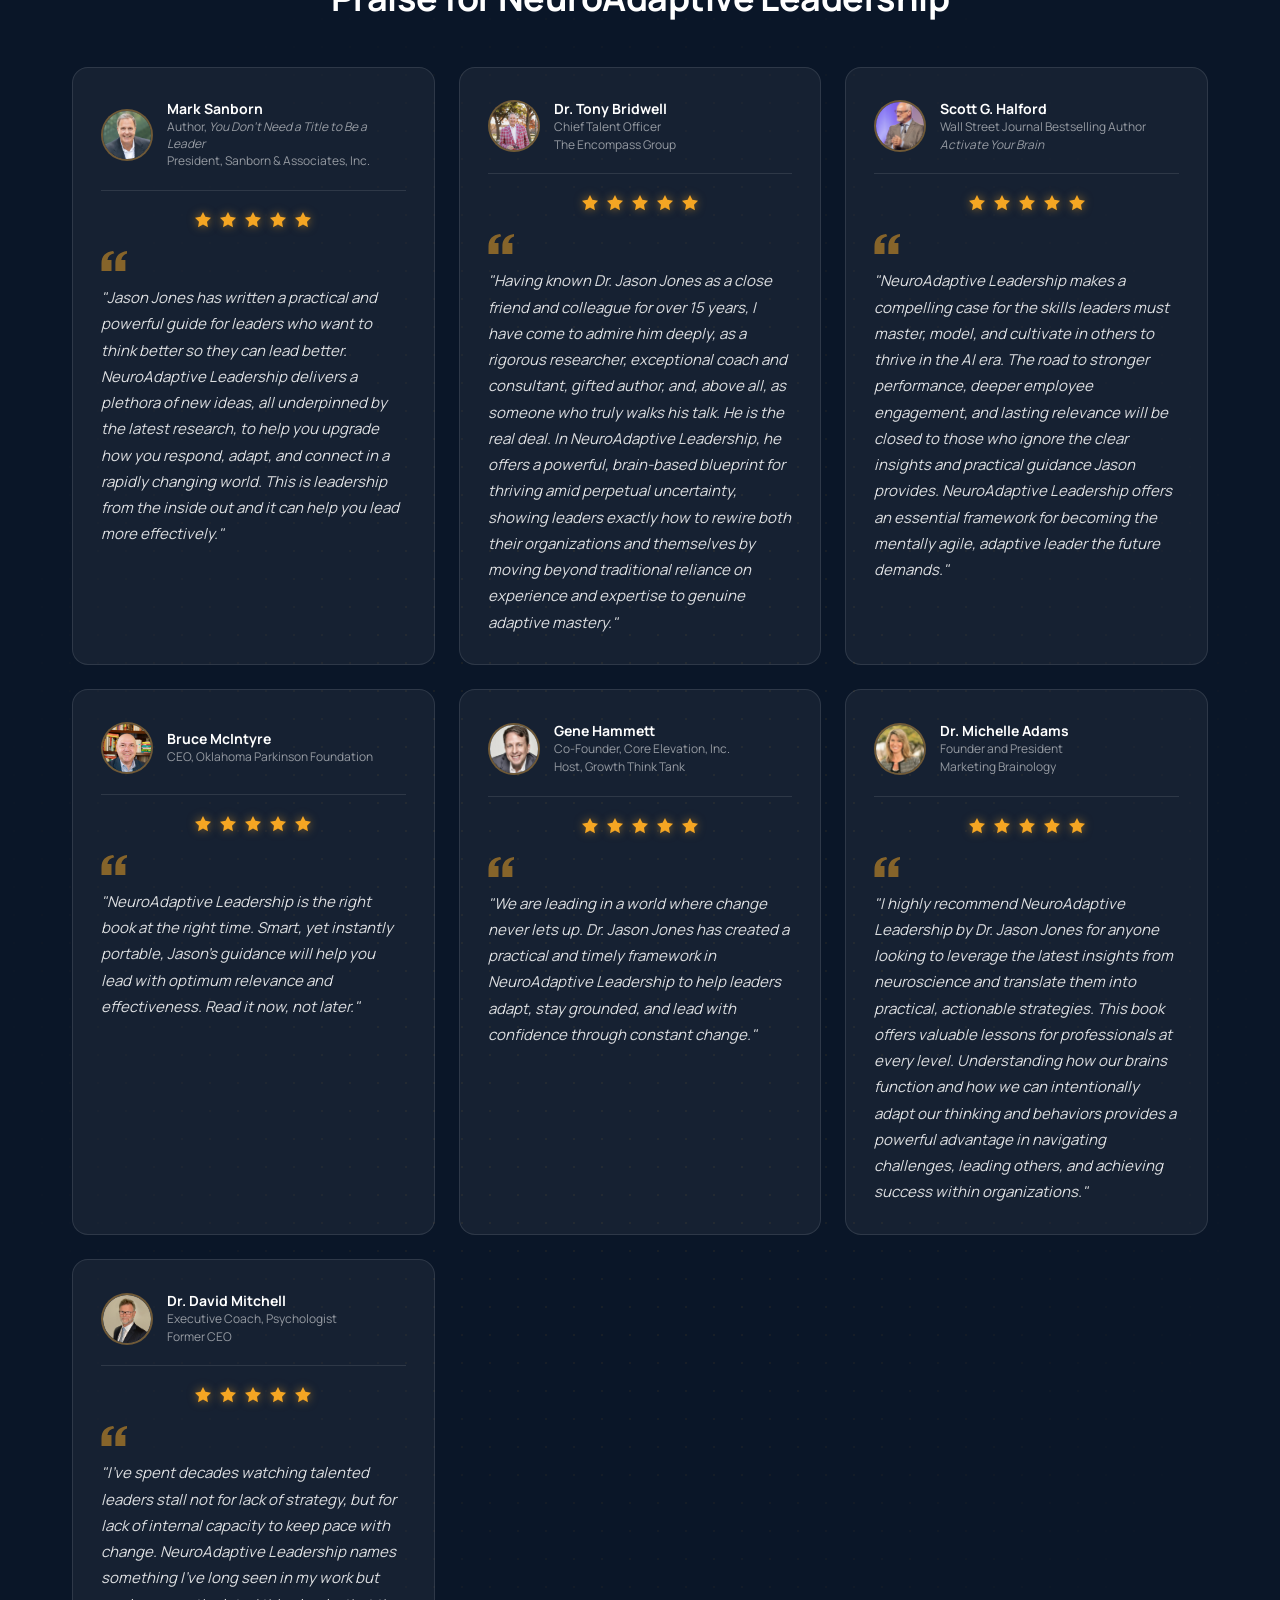
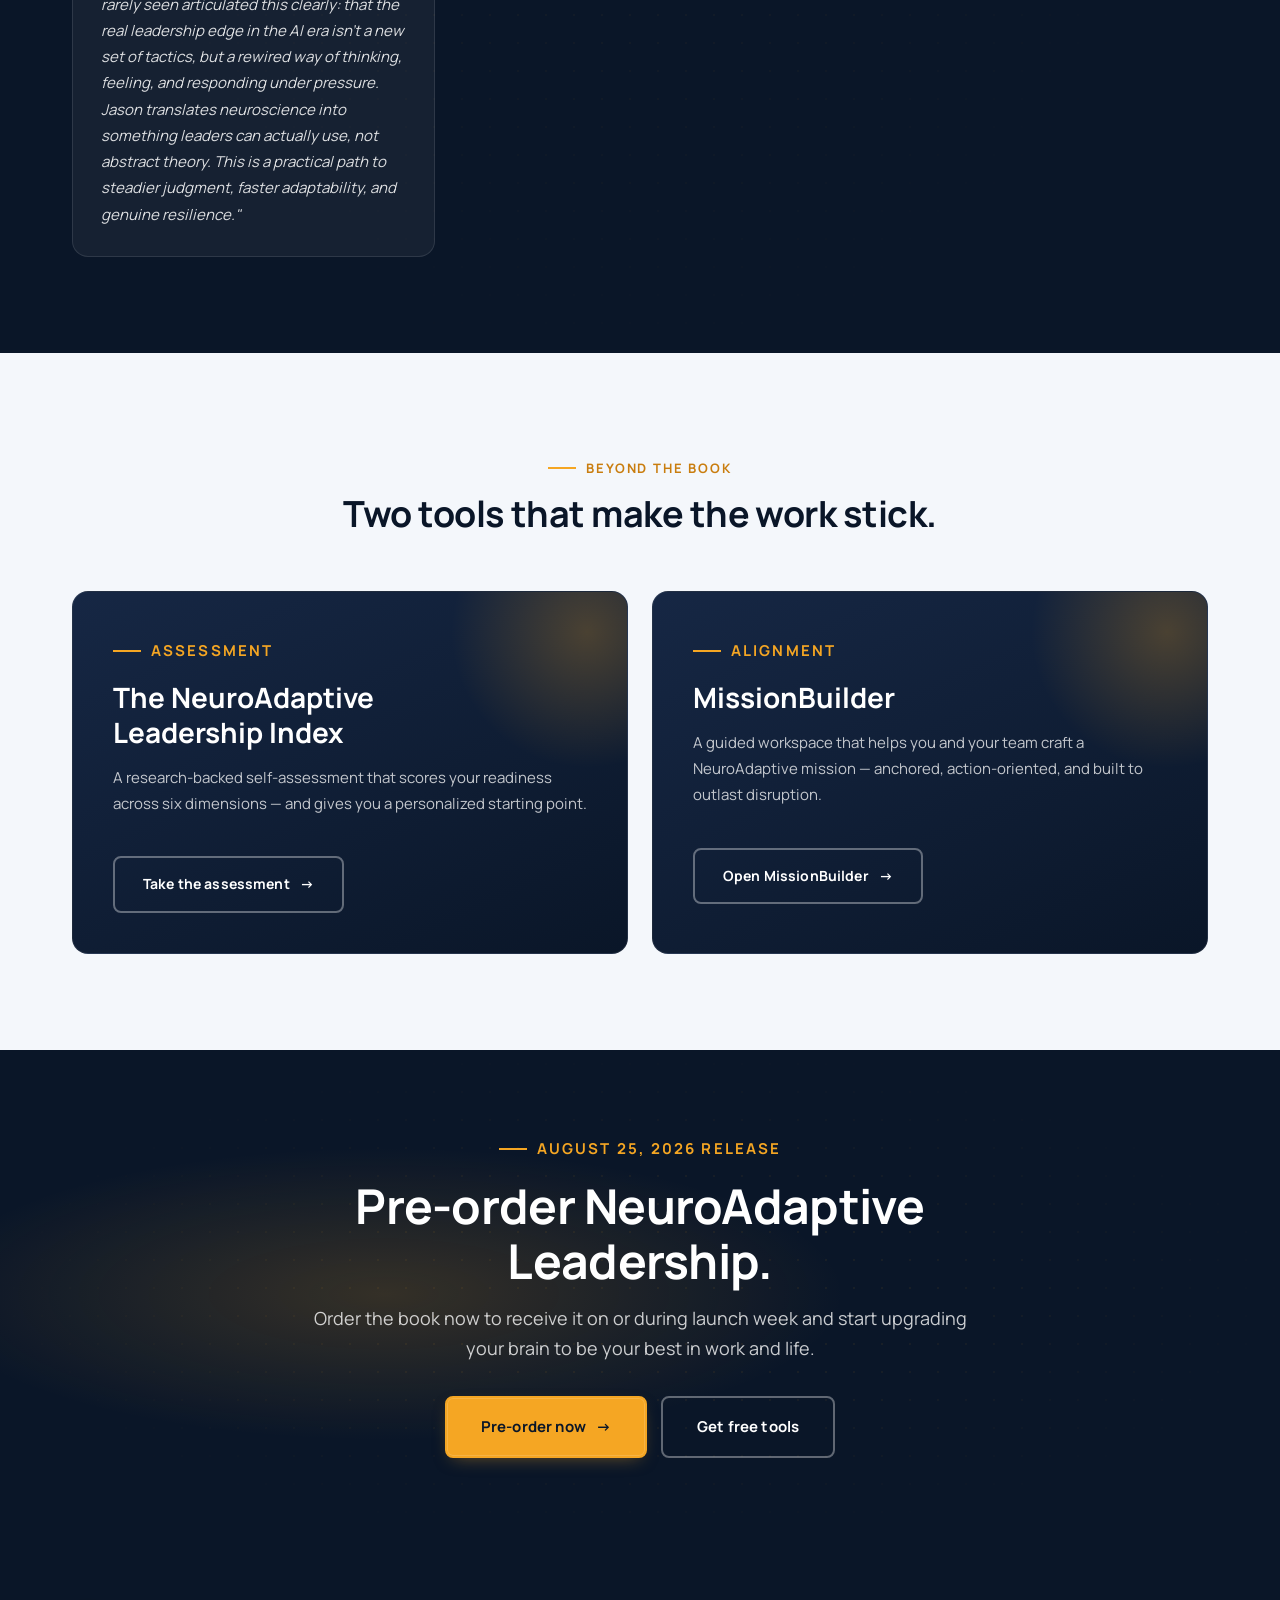
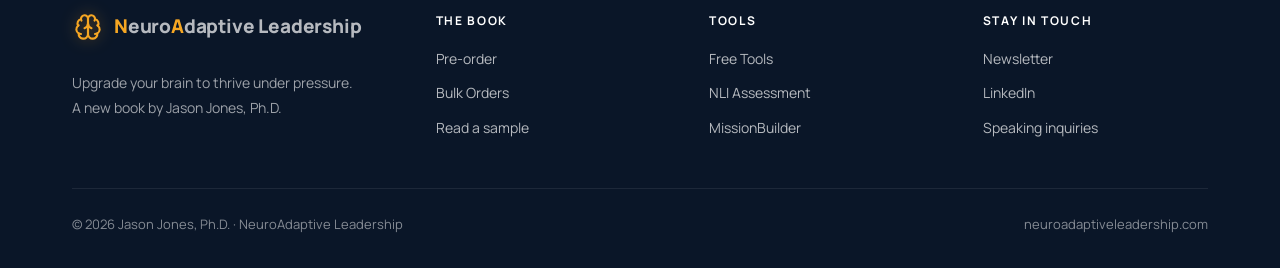
==== commit c94b39cc: "Redesign Free Tools cards: image previews, tighter copy, no em dashes - Opt-in card: "Get five tools" ====
--- a/index.html
+++ b/index.html
@@ -468,7 +468,7 @@
           <img src="assets/img/p2p-scripts-cover.png" alt="Pressure to Performance Scripts cover" style="width:100%;height:100%;object-fit:cover;display:block;border-radius:inherit;" />
         </div>
         <h4>Pressure to Performance Scripts</h4>
-        <p>Word-for-word language for the hard moments — change announcements, pressure check-ins.</p>
+        <p>Word-for-word language for the hard moments: change announcements, pressure check-ins.</p>
         <a class="btn-ghost" href="resources.html">Get free access <span class="arrow">→</span></a>
       </div>
     </div>
@@ -677,7 +677,7 @@
   <div class="container" style="position: relative; z-index: 2;">
     <span class="eyebrow" style="color: var(--gold); font-size: 15px">AUGUST 25, 2026 RELEASE</span>
     <h2 style="margin: 16px auto; font-size: clamp(32px, 4vw, 48px);">Pre-order NeuroAdaptive Leadership.</h2>
-    <p class="lead">Order the book now to receive it on or during launch week — and start upgrading your brain to be your best in work and life.</p>
+    <p class="lead">Order the book now to receive it on or during launch week and start upgrading your brain to be your best in work and life.</p>
     <div style="display: inline-flex; gap: 14px; flex-wrap: wrap; justify-content: center;">
       <a class="btn btn-primary btn-lg" href="#">Pre-order now <span class="arrow">→</span></a>
       <a class="btn btn-outline btn-lg" href="resources.html">Get free tools</a>
--- a/assets/styles.css
+++ b/assets/styles.css
@@ -1065,6 +1065,24 @@
   position: relative;
   z-index: 2;
 }
+.detail-row .cover .preview {
+  position: relative;
+  z-index: 2;
+  flex: 1;
+  min-height: 0;
+  margin: 16px 0;
+  border-radius: var(--r-md);
+  overflow: hidden;
+  border: 1px solid rgba(255, 255, 255, 0.16);
+  background: var(--white);
+}
+.detail-row .cover .preview img {
+  width: 100%;
+  height: 100%;
+  object-fit: cover;
+  object-position: top;
+  display: block;
+}
 .detail-row .cover .badge {
   position: relative;
   z-index: 2;
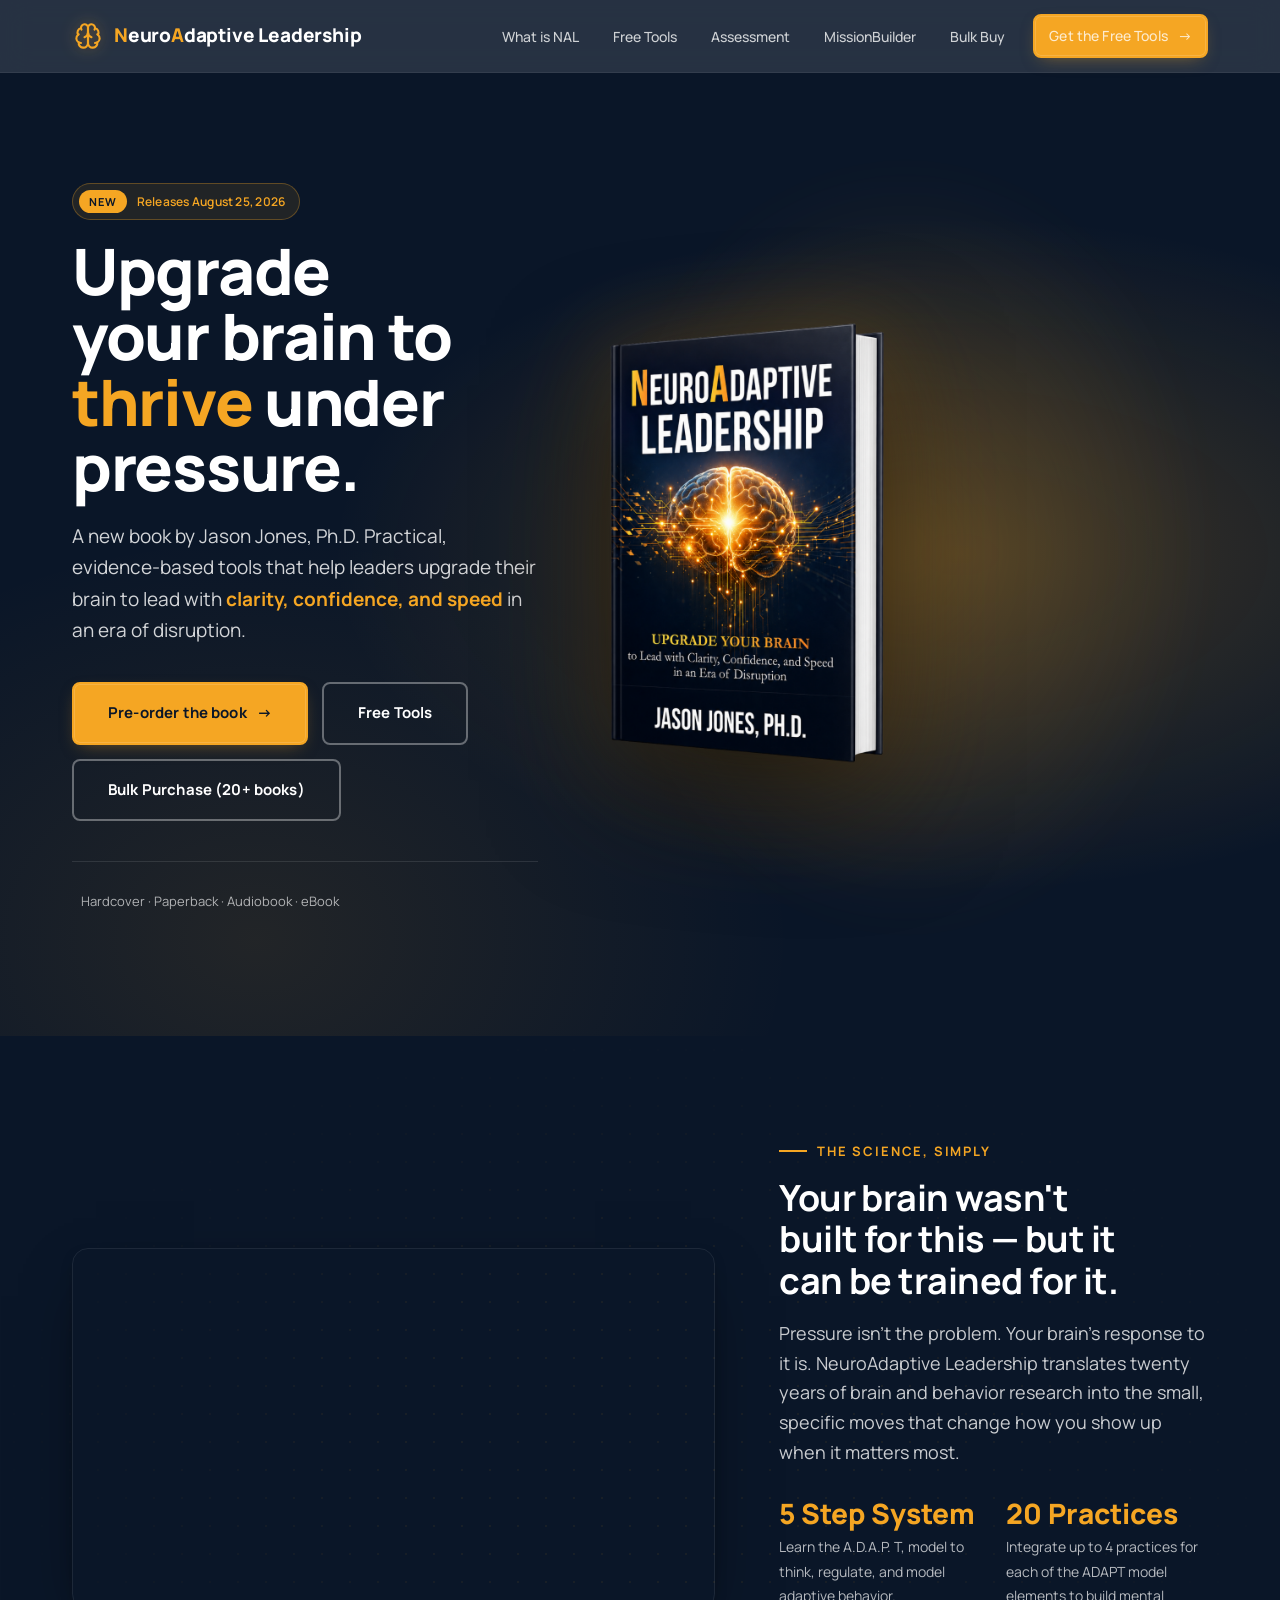
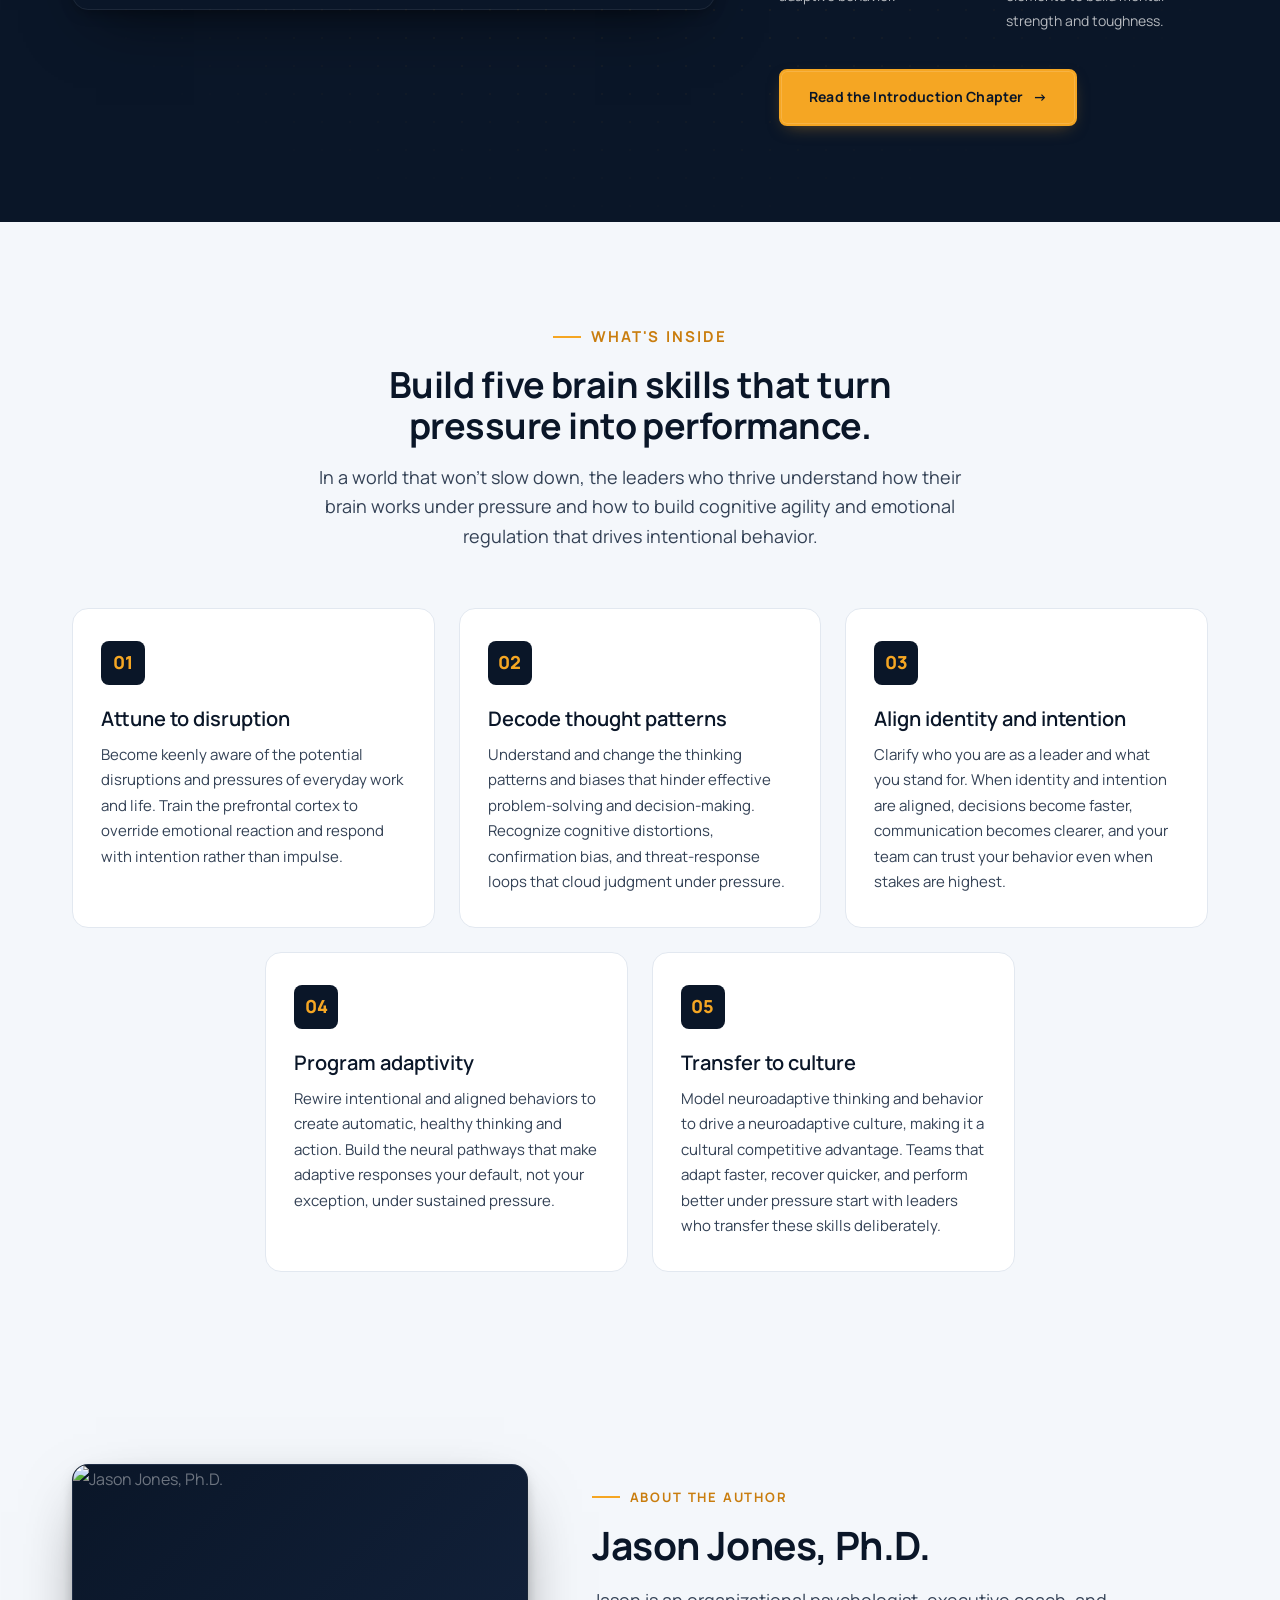
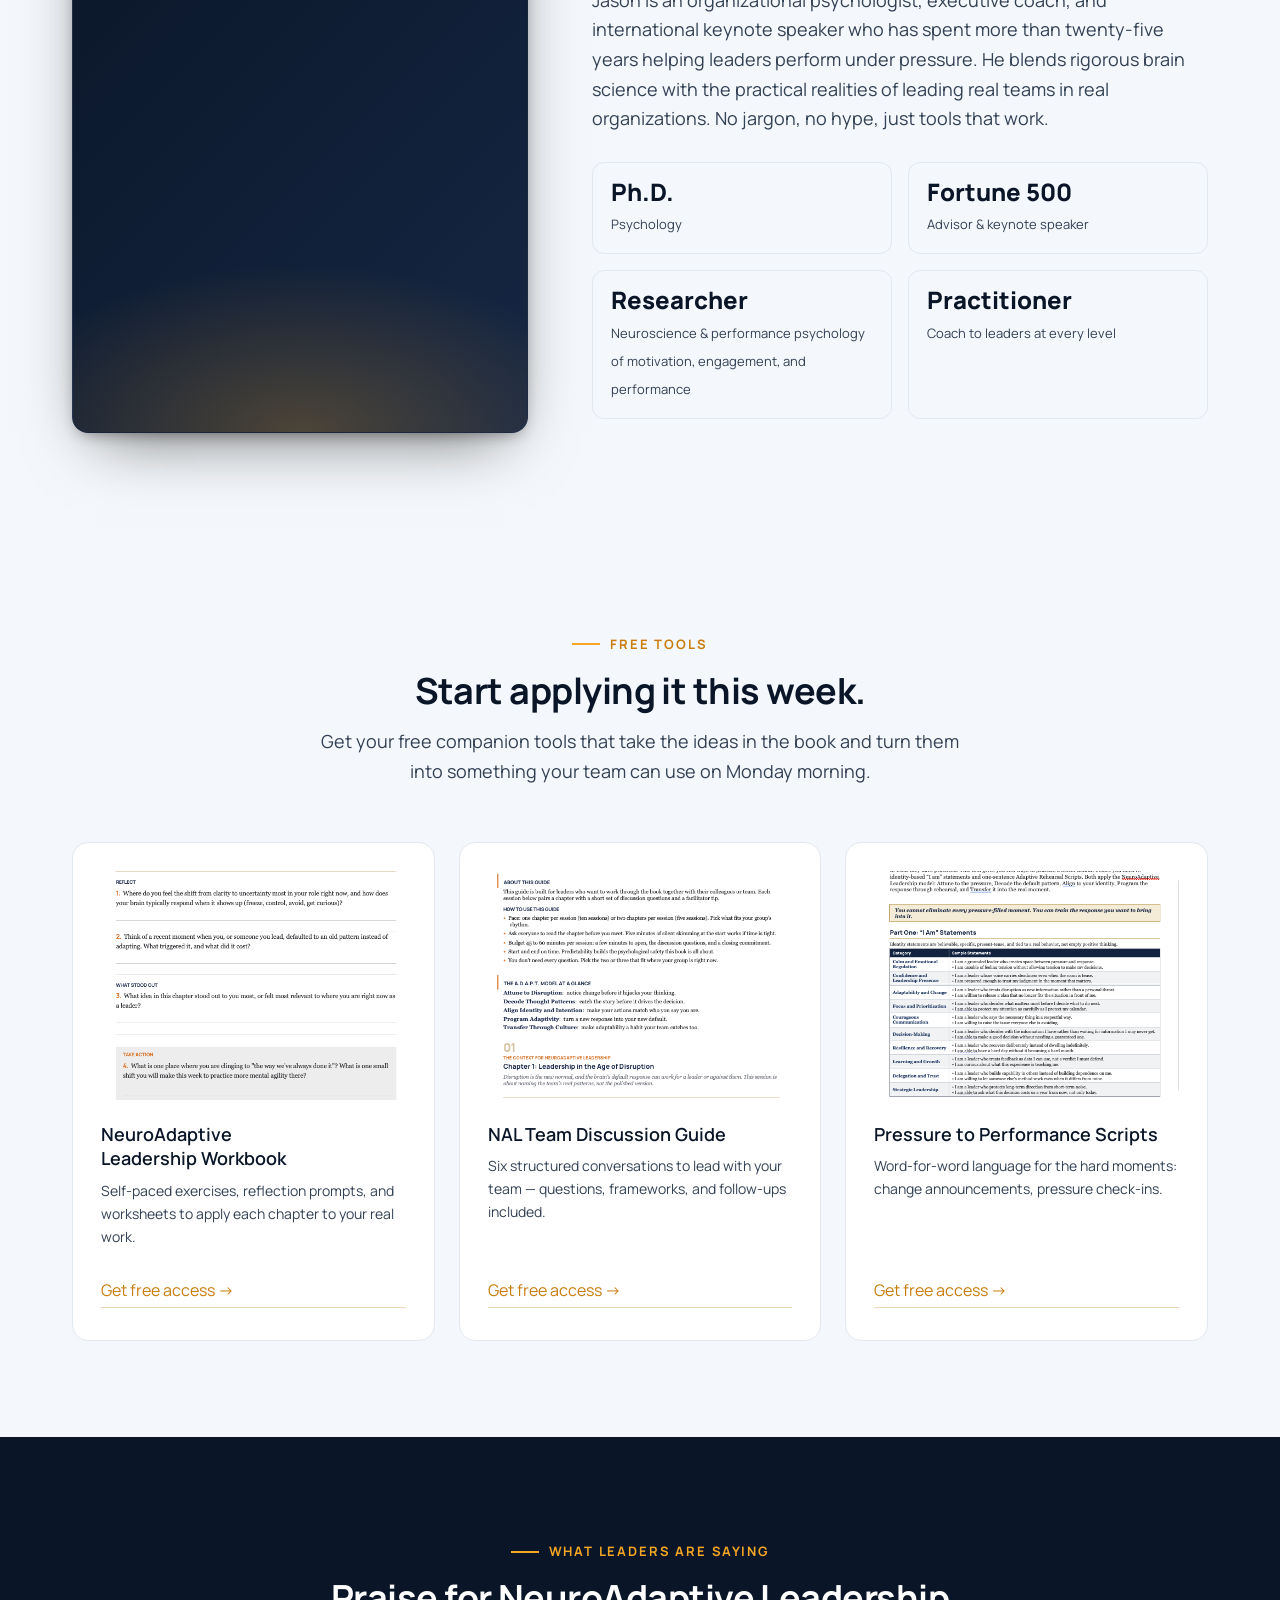
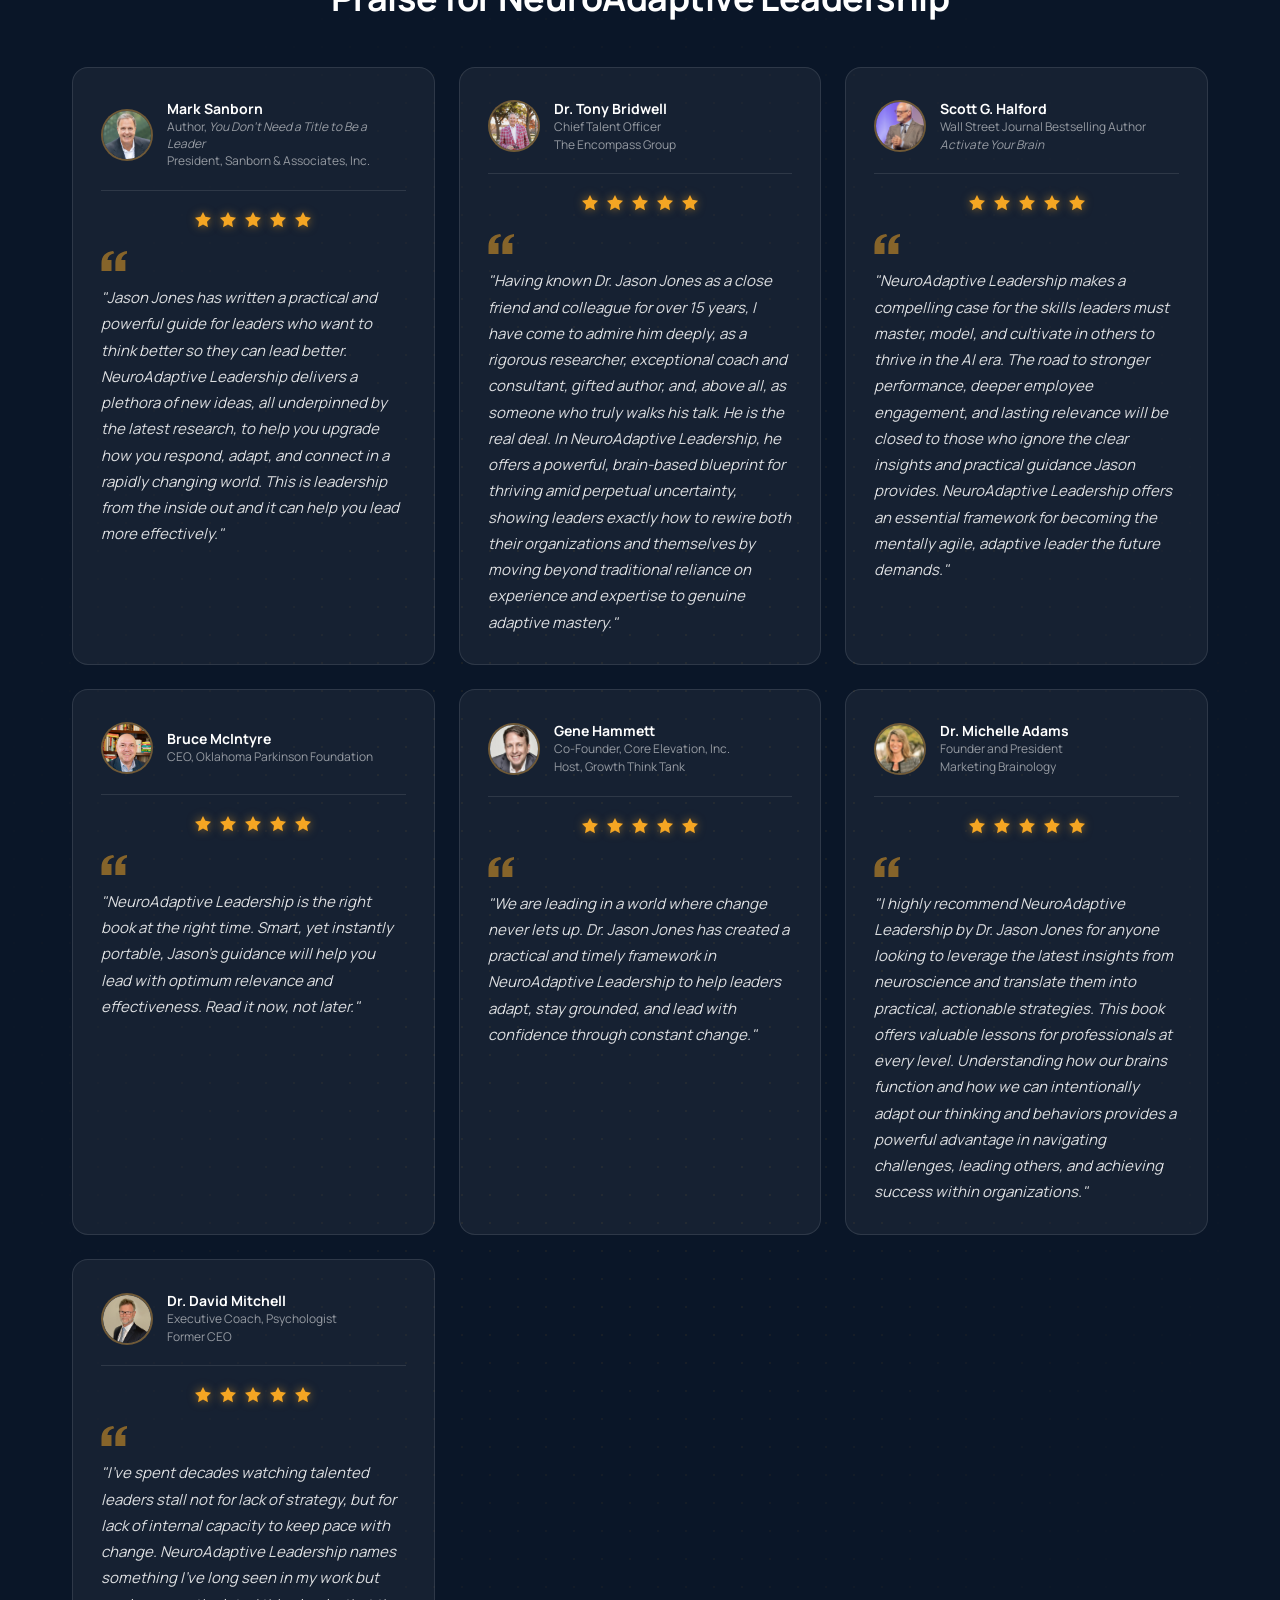
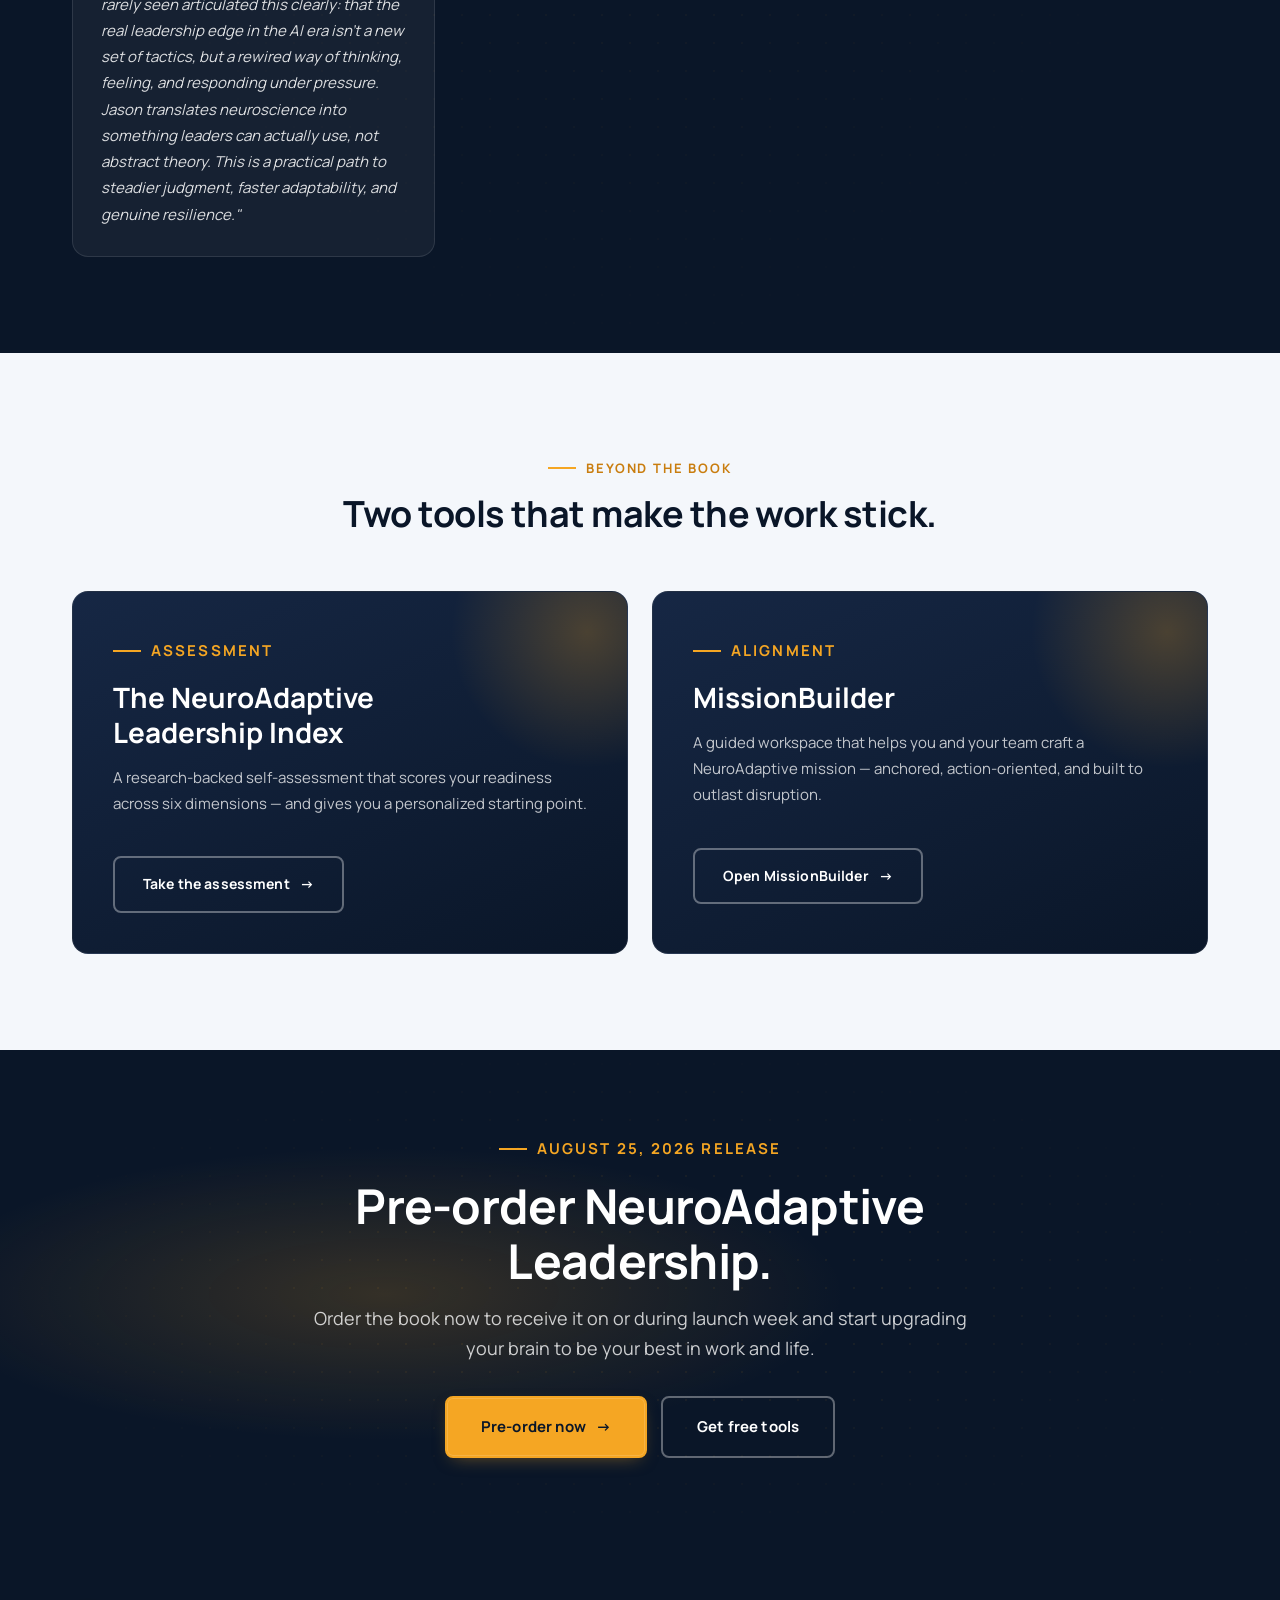
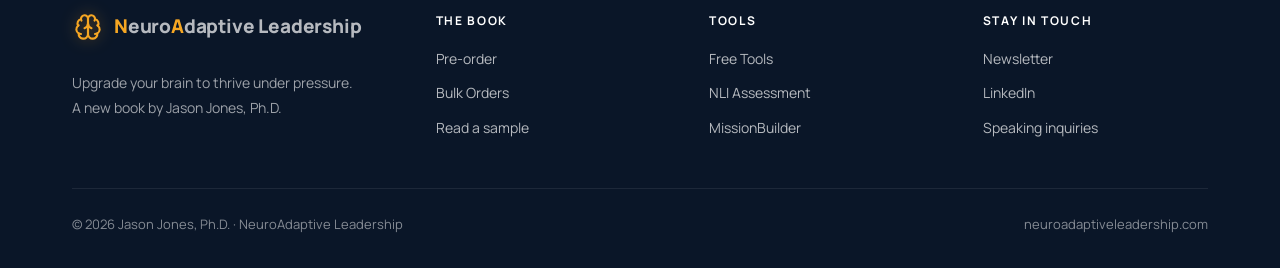
==== commit e4204d92: "NLI page: five A.D.A.P.T. skills replace six dimensions, updated hero and CTA - Hero: 'How NeuroAdap" ====
--- a/index.html
+++ b/index.html
@@ -402,7 +402,7 @@
       <div class="pillar reveal pillar--row2-left">
         <span class="num">04</span>
         <h4>Program adaptivity</h4>
-        <p>Rewire intentional and aligned behaviors to create automatic, healthy thinking and action. Build the neural pathways that make adaptive responses your default — not your exception — under sustained pressure.</p>
+        <p>Rewire intentional and aligned behaviors to create automatic, healthy thinking and action. Build the neural pathways that make adaptive responses your default, not your exception, under sustained pressure.</p>
       </div>
       <div class="pillar reveal pillar--row2-right">
         <span class="num">05</span>
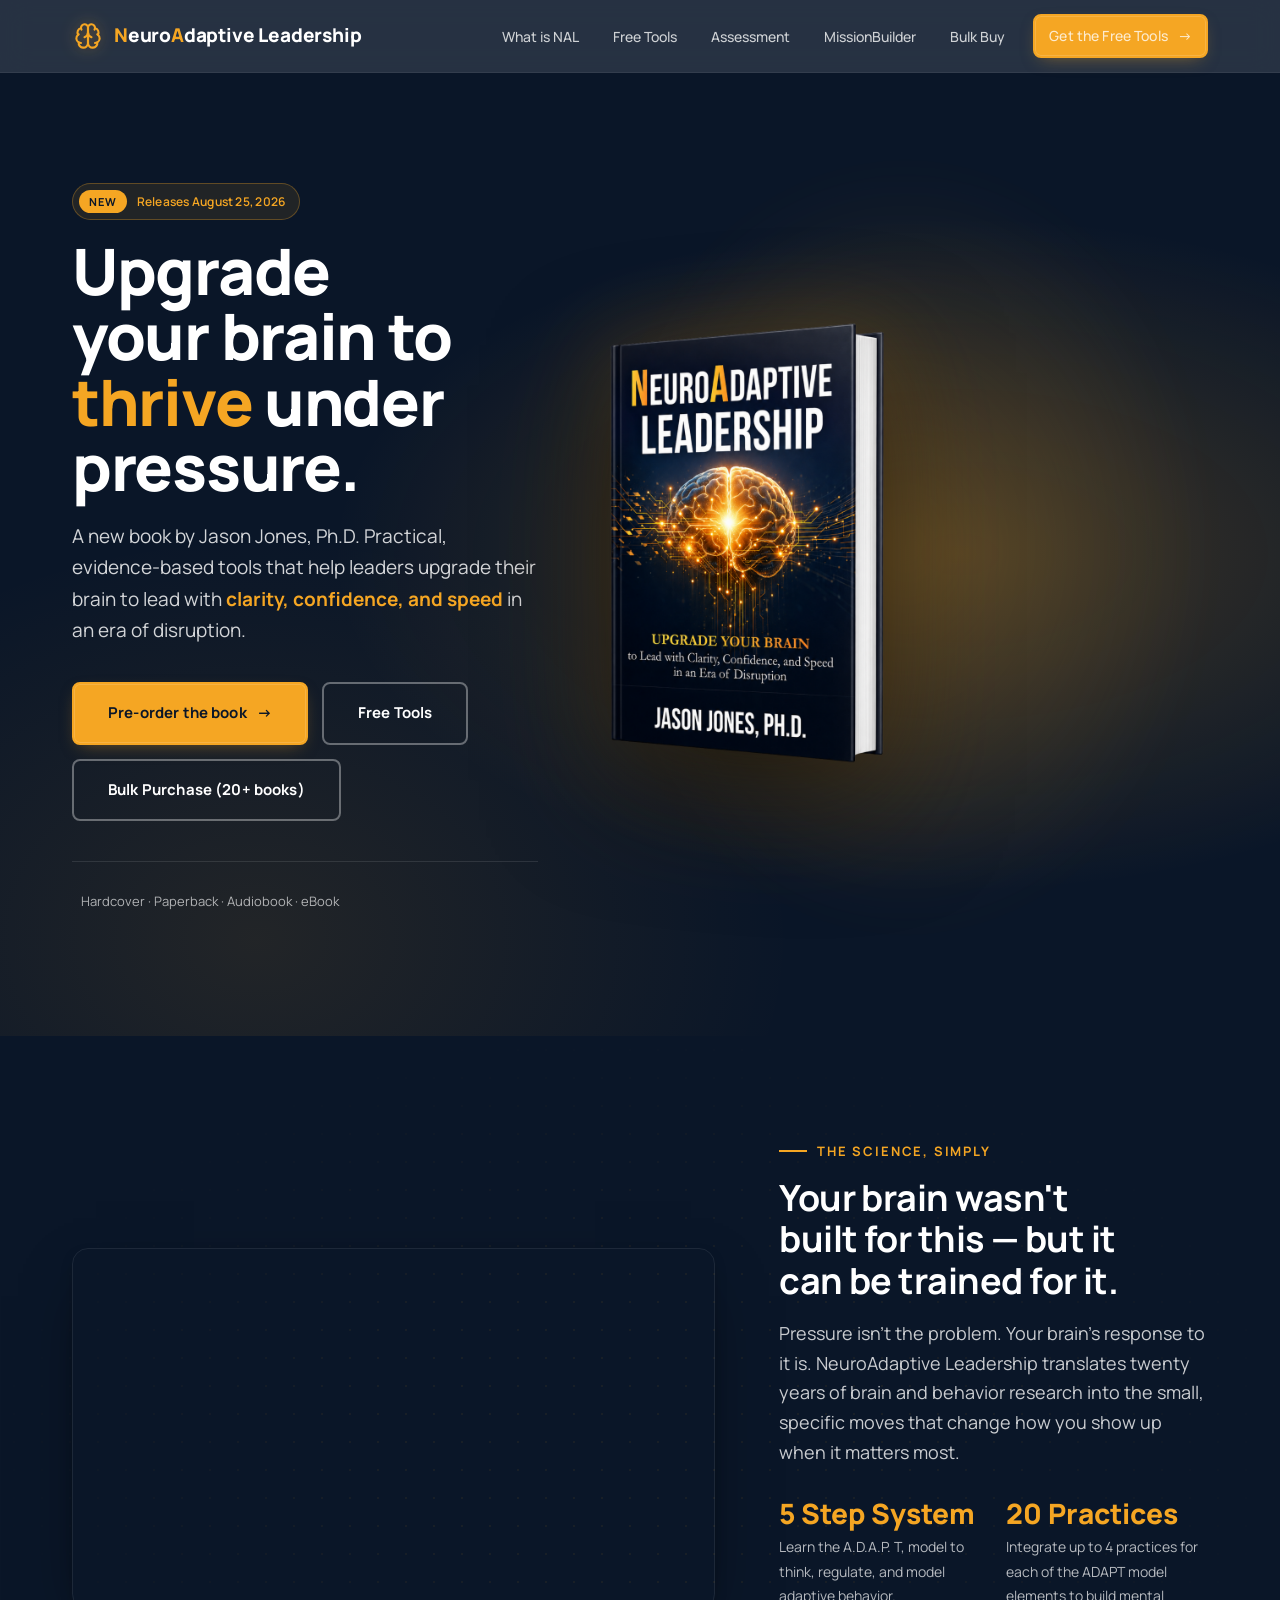
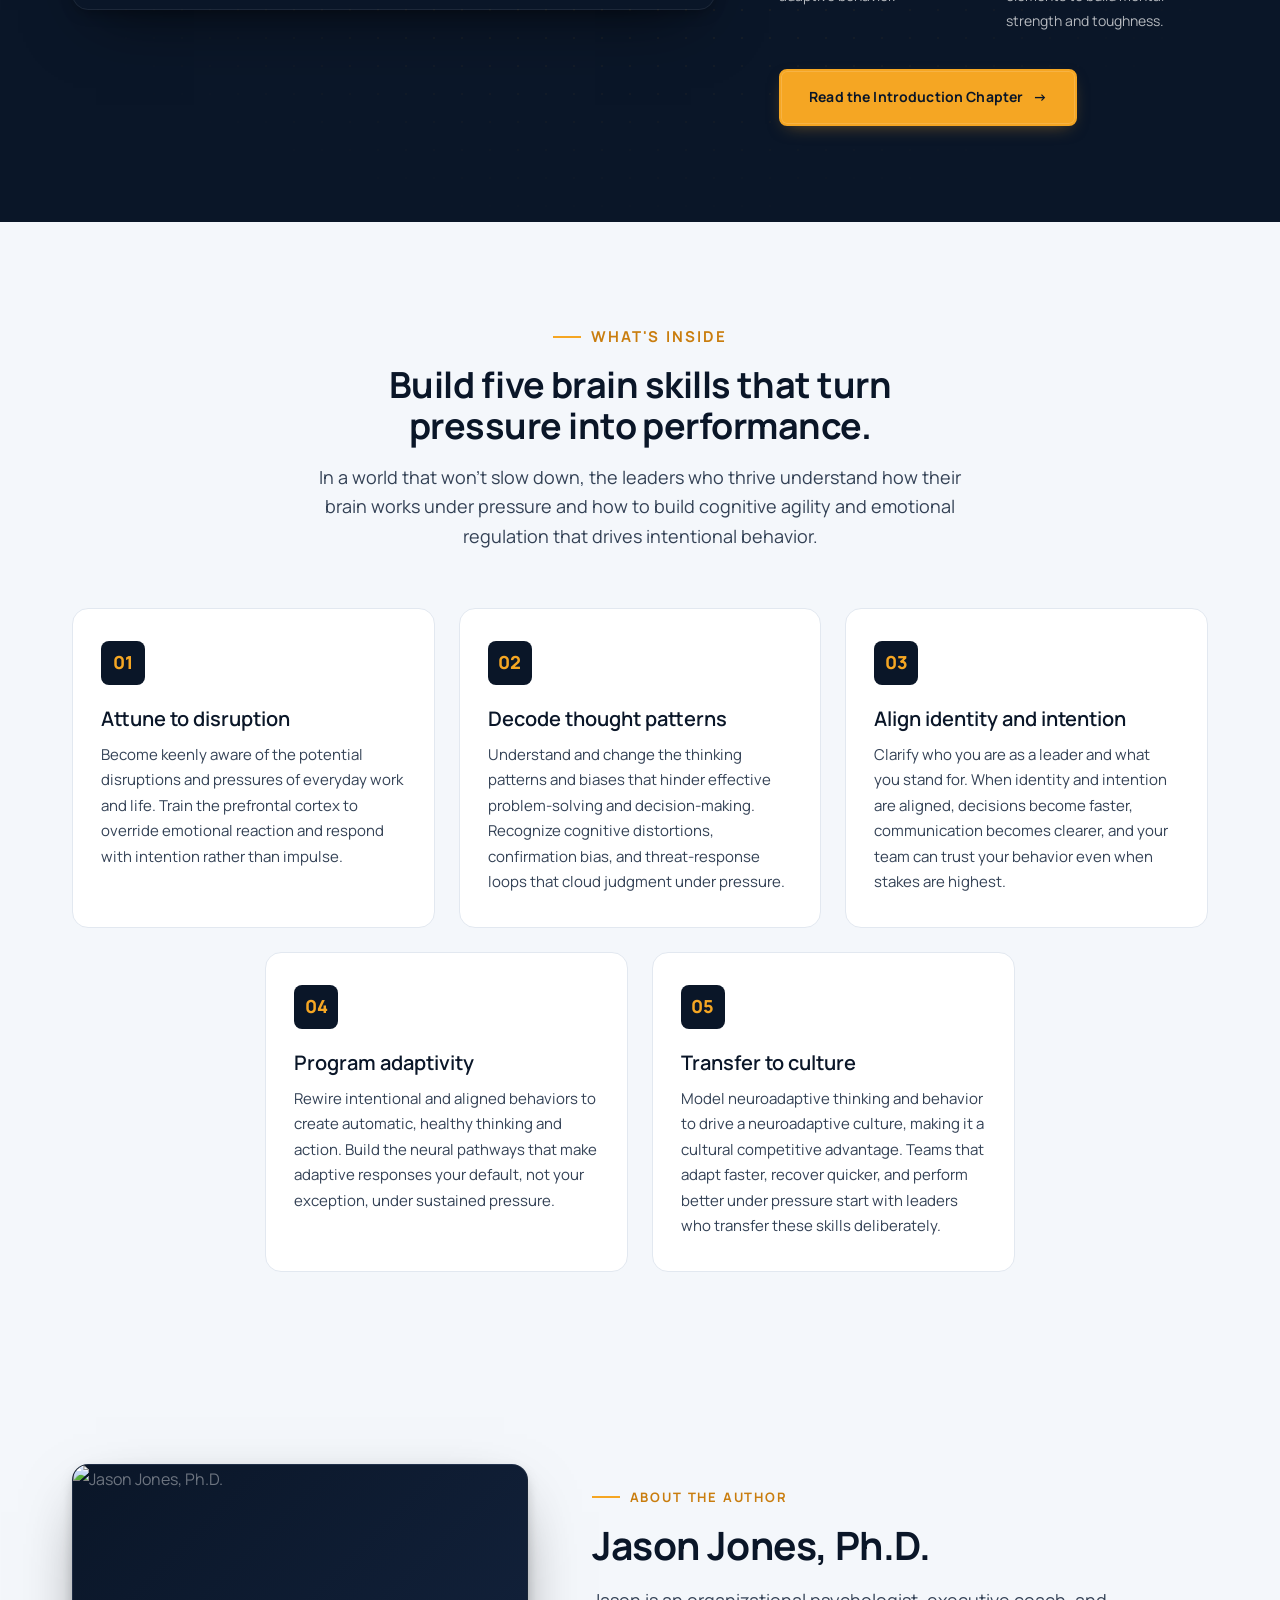
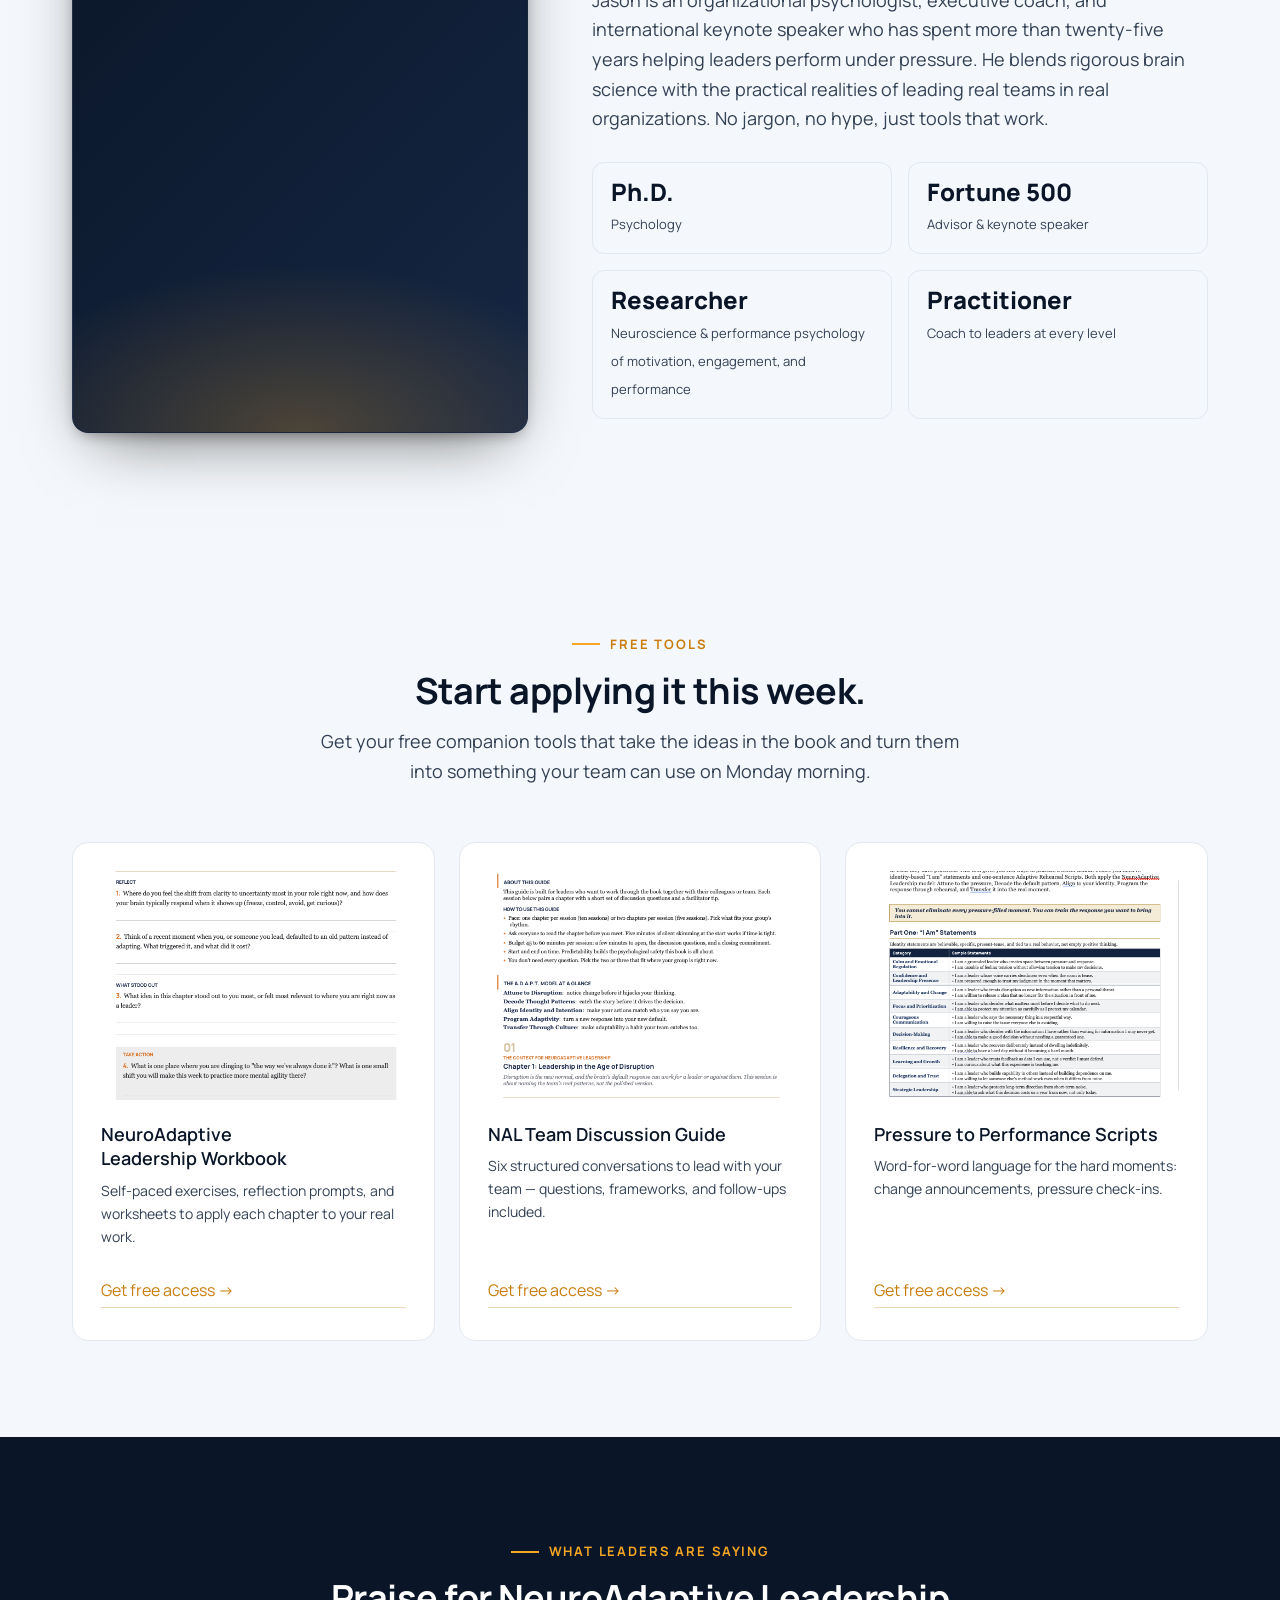
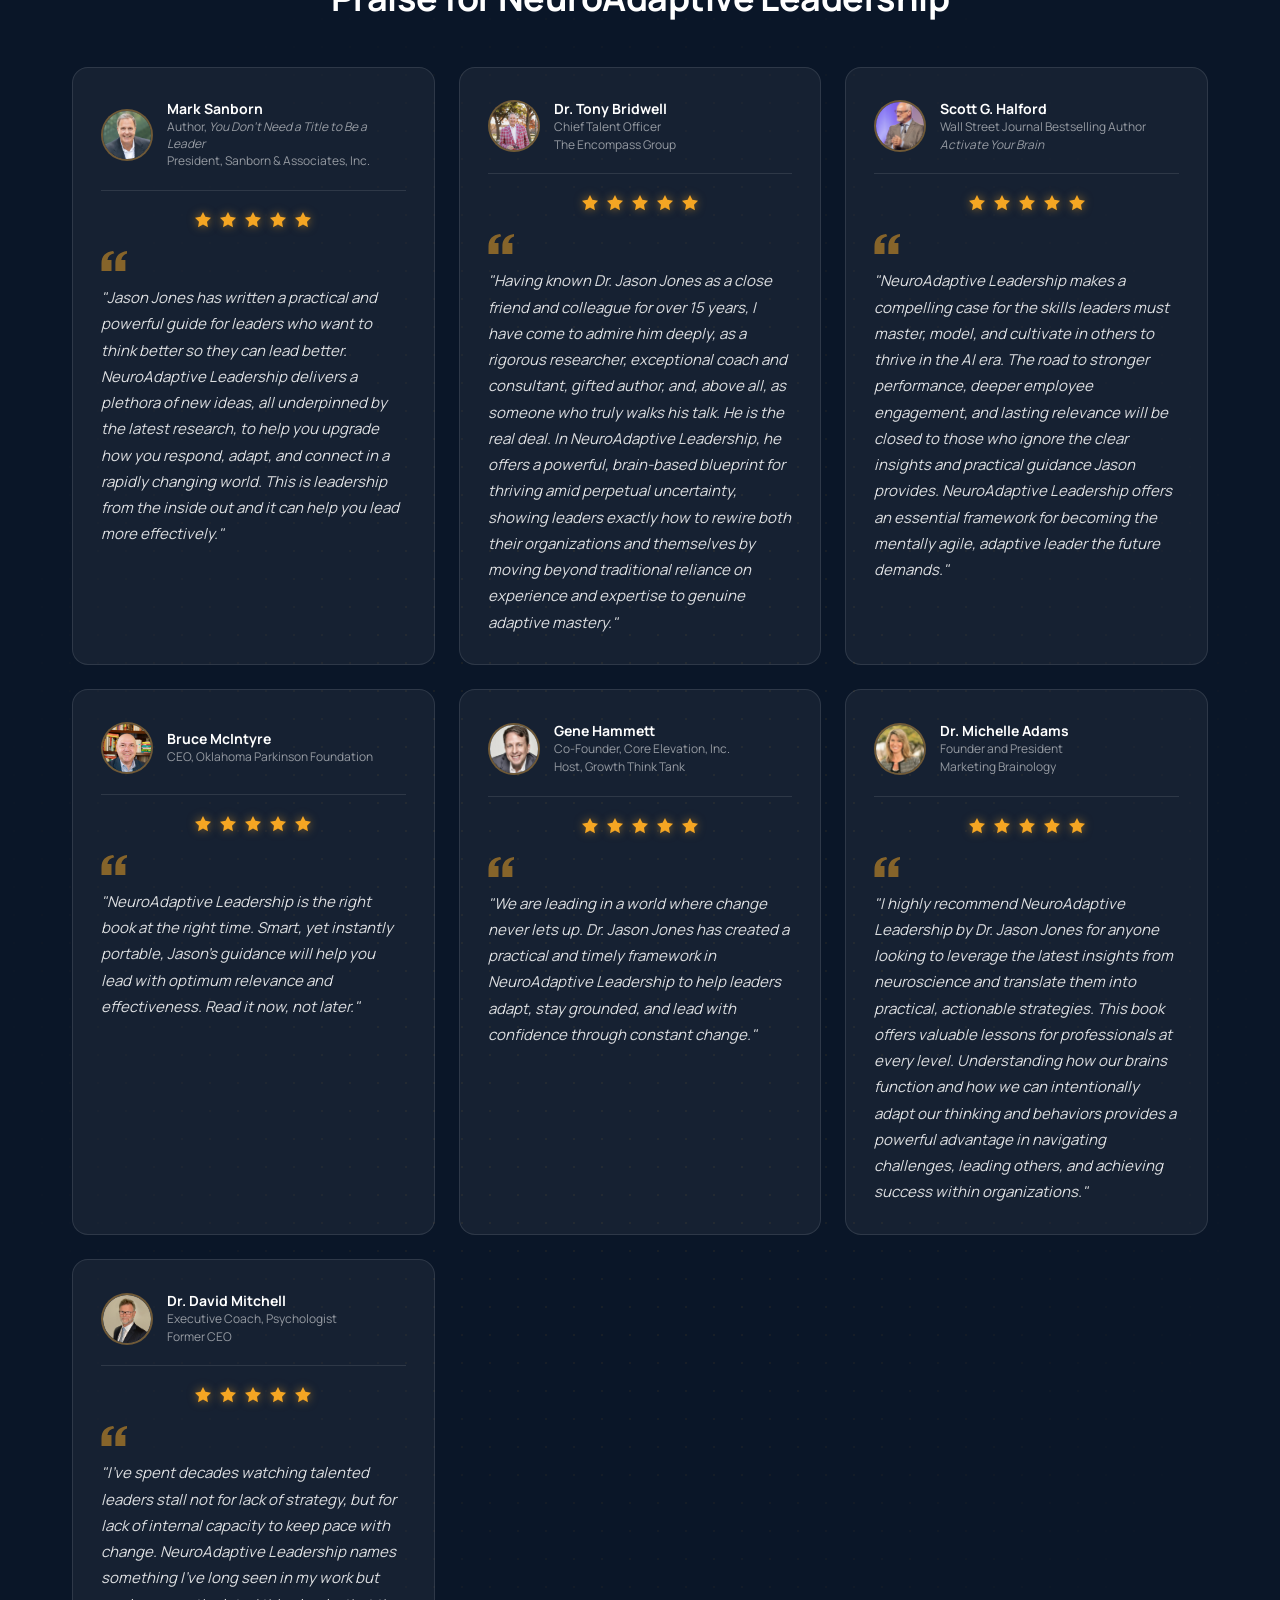
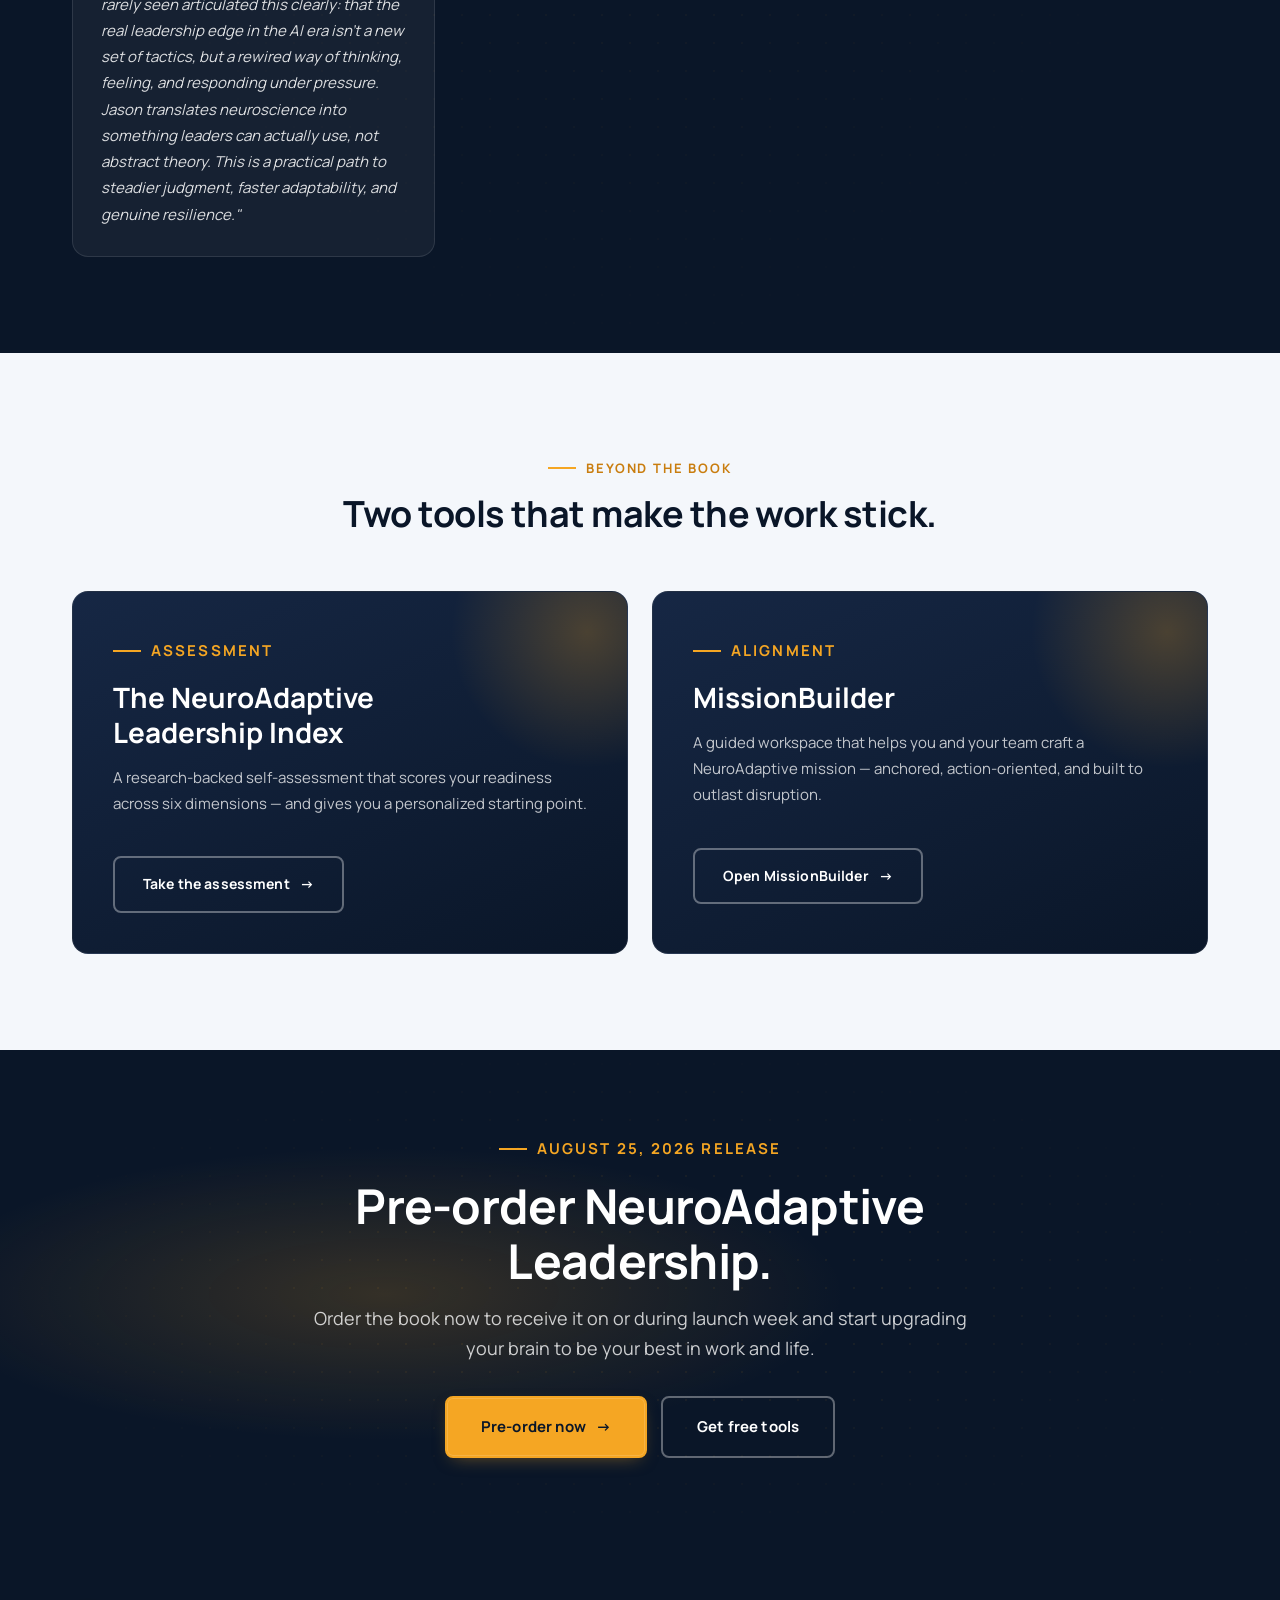
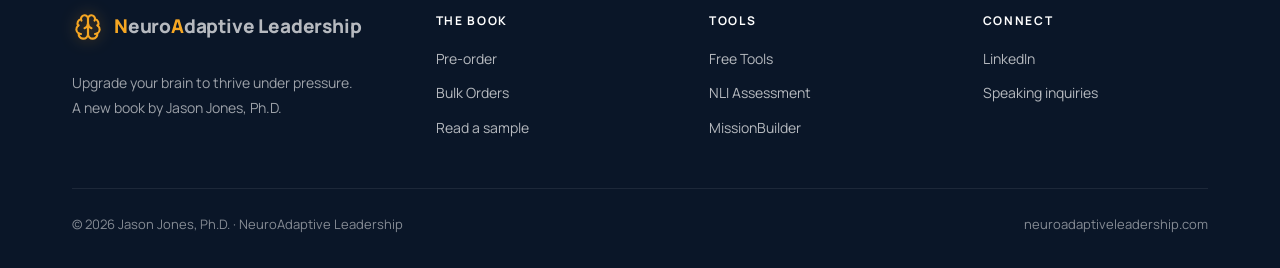
==== commit 68095adb: "Point all pre-order links to Amazon, update footer links, remove redundant nav button - Link all "Pr" ====
--- a/index.html
+++ b/index.html
@@ -328,7 +328,7 @@
       <h1 class="reveal">Upgrade your brain to <span class="gold-A" style="color:var(--gold);">thrive</span> under pressure.</h1>
       <p class="lead reveal">A new book by Jason Jones, Ph.D. Practical, evidence-based tools that help leaders upgrade their brain to lead with <span style="color:var(--gold);font-weight:700;">clarity, confidence, and speed</span> in an era of disruption.</p>
       <div class="hero-ctas reveal">
-        <a class="btn btn-primary btn-lg" href="#preorder">Pre-order the book <span class="arrow">→</span></a>
+        <a class="btn btn-primary btn-lg" href="https://www.amazon.com/NeuroAdaptive-Leadership-Jason-Jones/dp/0989471969/" target="_blank" rel="noopener">Pre-order the book <span class="arrow">→</span></a>
         <a class="btn btn-outline btn-lg" href="resources.html">Free Tools</a>
         <a class="btn btn-outline btn-lg" href="bulk-buyer.html">Bulk Purchase (20+ books)</a>
       </div>
@@ -679,7 +679,7 @@
     <h2 style="margin: 16px auto; font-size: clamp(32px, 4vw, 48px);">Pre-order NeuroAdaptive Leadership.</h2>
     <p class="lead">Order the book now to receive it on or during launch week and start upgrading your brain to be your best in work and life.</p>
     <div style="display: inline-flex; gap: 14px; flex-wrap: wrap; justify-content: center;">
-      <a class="btn btn-primary btn-lg" href="#">Pre-order now <span class="arrow">→</span></a>
+      <a class="btn btn-primary btn-lg" href="https://www.amazon.com/NeuroAdaptive-Leadership-Jason-Jones/dp/0989471969/" target="_blank" rel="noopener">Pre-order now <span class="arrow">→</span></a>
       <a class="btn btn-outline btn-lg" href="resources.html">Get free tools</a>
     </div>
   </div>
@@ -699,9 +699,9 @@
       <div>
         <h5>The Book</h5>
         <ul>
-          <li><a href="index.html#preorder">Pre-order</a></li>
+          <li><a href="https://www.amazon.com/NeuroAdaptive-Leadership-Jason-Jones/dp/0989471969/" target="_blank" rel="noopener">Pre-order</a></li>
           <li><a href="bulk-buyer.html">Bulk Orders</a></li>
-          <li><a href="index.html">Read a sample</a></li>
+          <li><a href="https://drjasonjones.com/wp-content/uploads/2026/07/NAL-Book-Intro-Chapter.pdf" target="_blank" rel="noopener">Read a sample</a></li>
         </ul>
       </div>
       <div>
@@ -713,11 +713,10 @@
         </ul>
       </div>
       <div>
-        <h5>Stay in touch</h5>
+        <h5>Connect</h5>
         <ul>
-          <li><a href="#">Newsletter</a></li>
-          <li><a href="#">LinkedIn</a></li>
-          <li><a href="#">Speaking inquiries</a></li>
+          <li><a href="https://linkedin.com/in/drjasonjones1" target="_blank" rel="noopener">LinkedIn</a></li>
+          <li><a href="https://drjasonjones.com/contact" target="_blank" rel="noopener">Speaking inquiries</a></li>
         </ul>
       </div>
     </div>
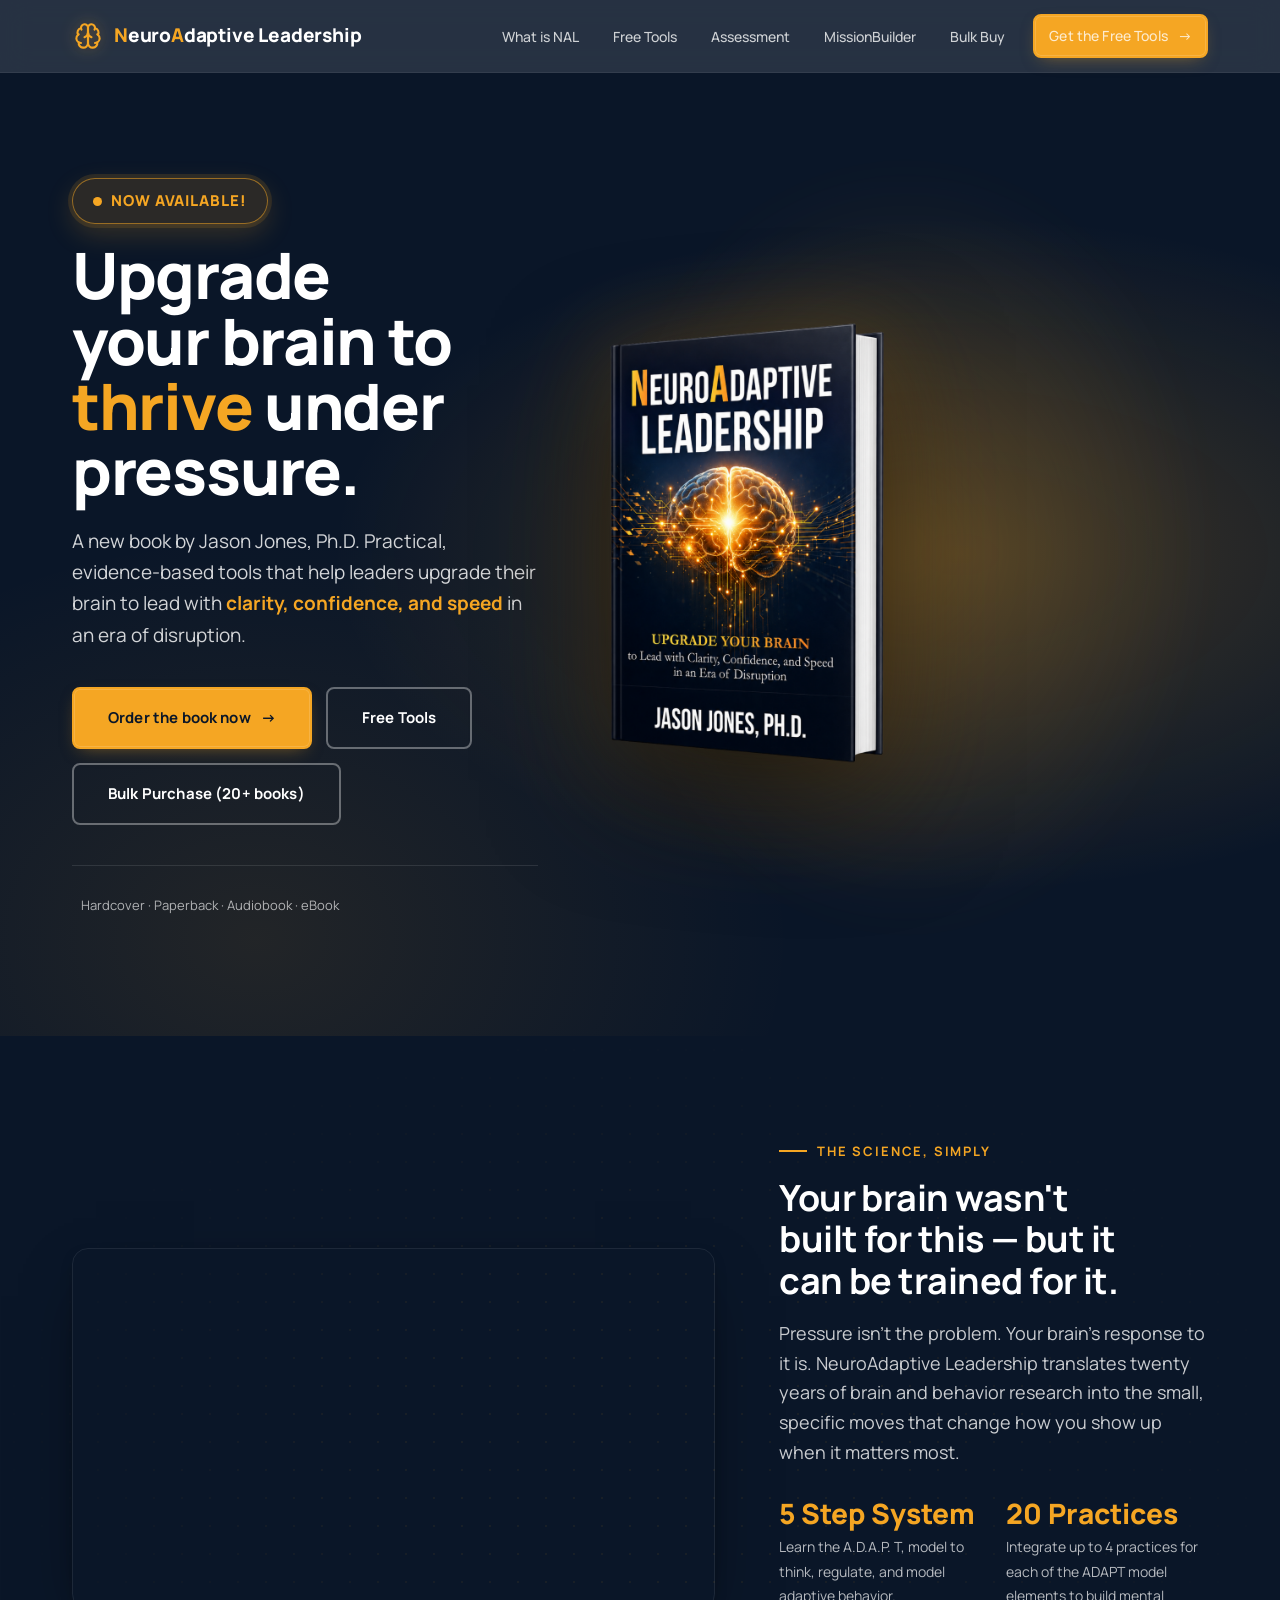
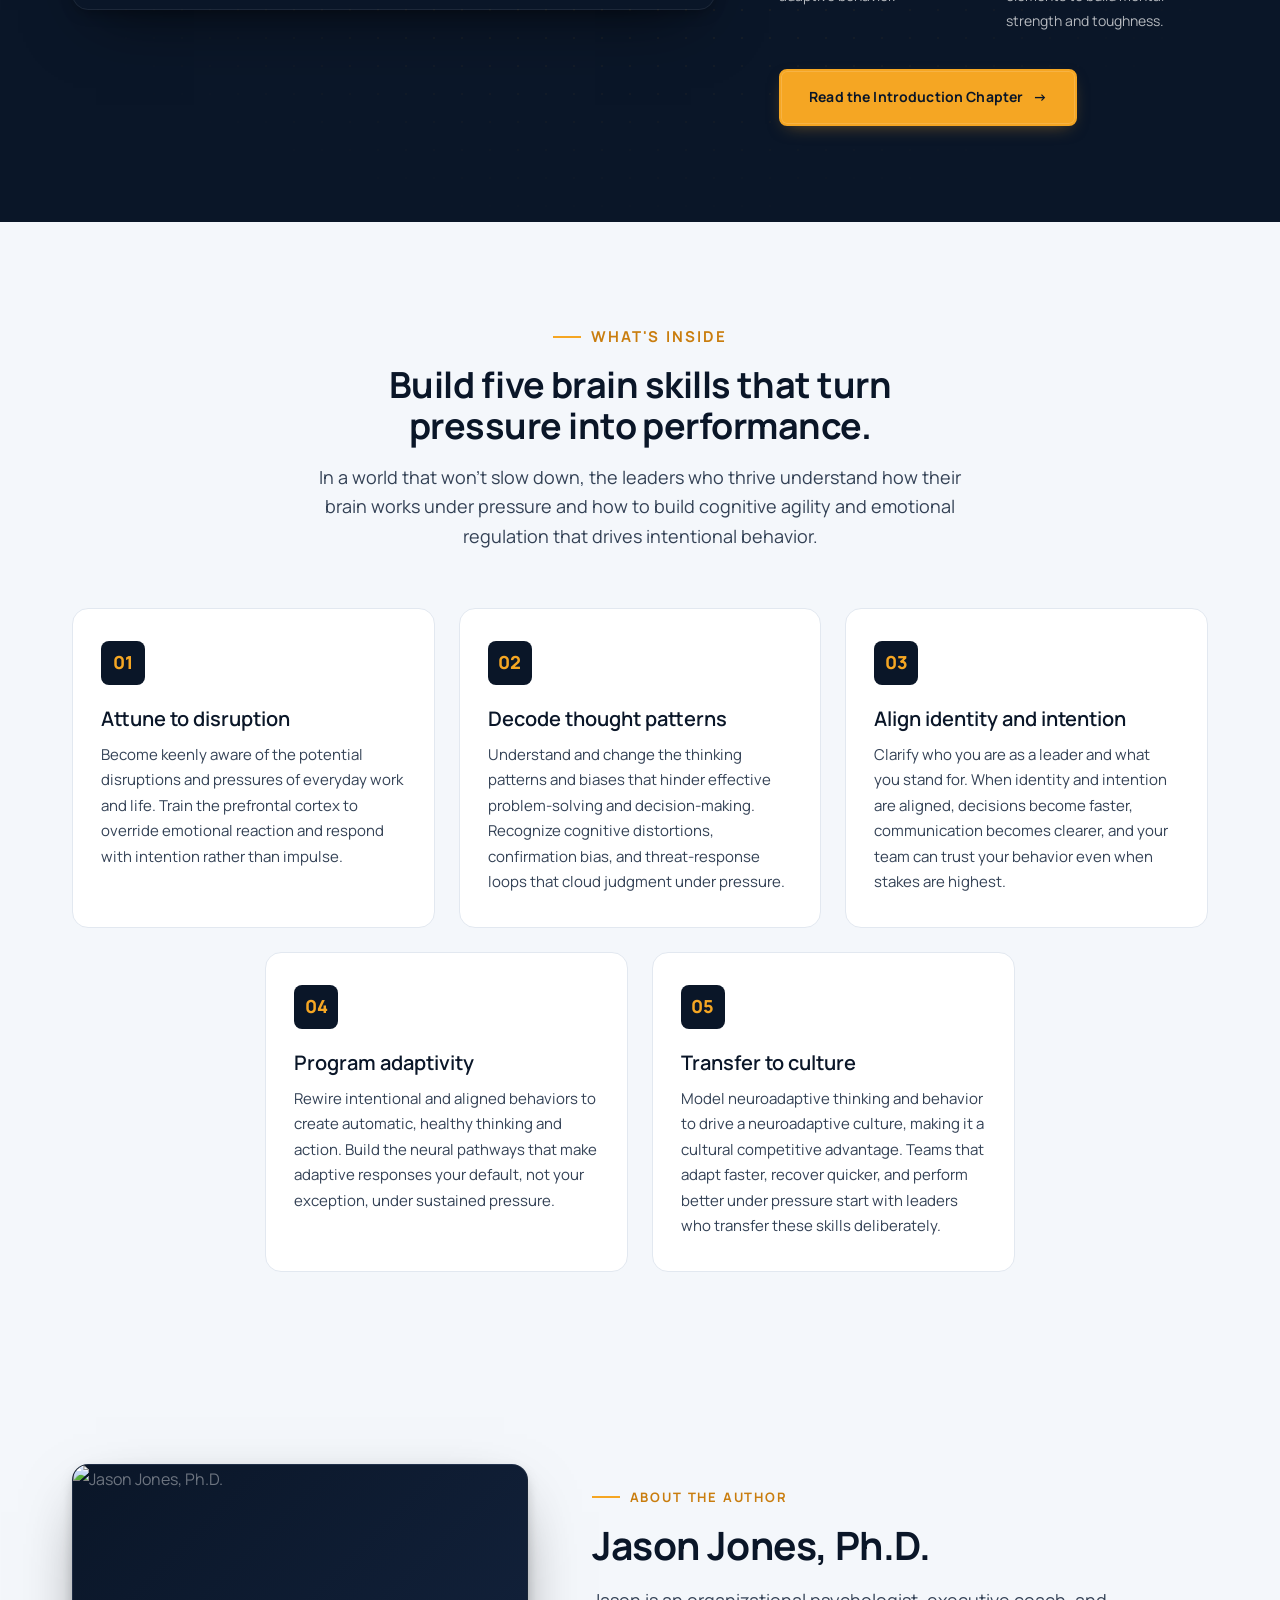
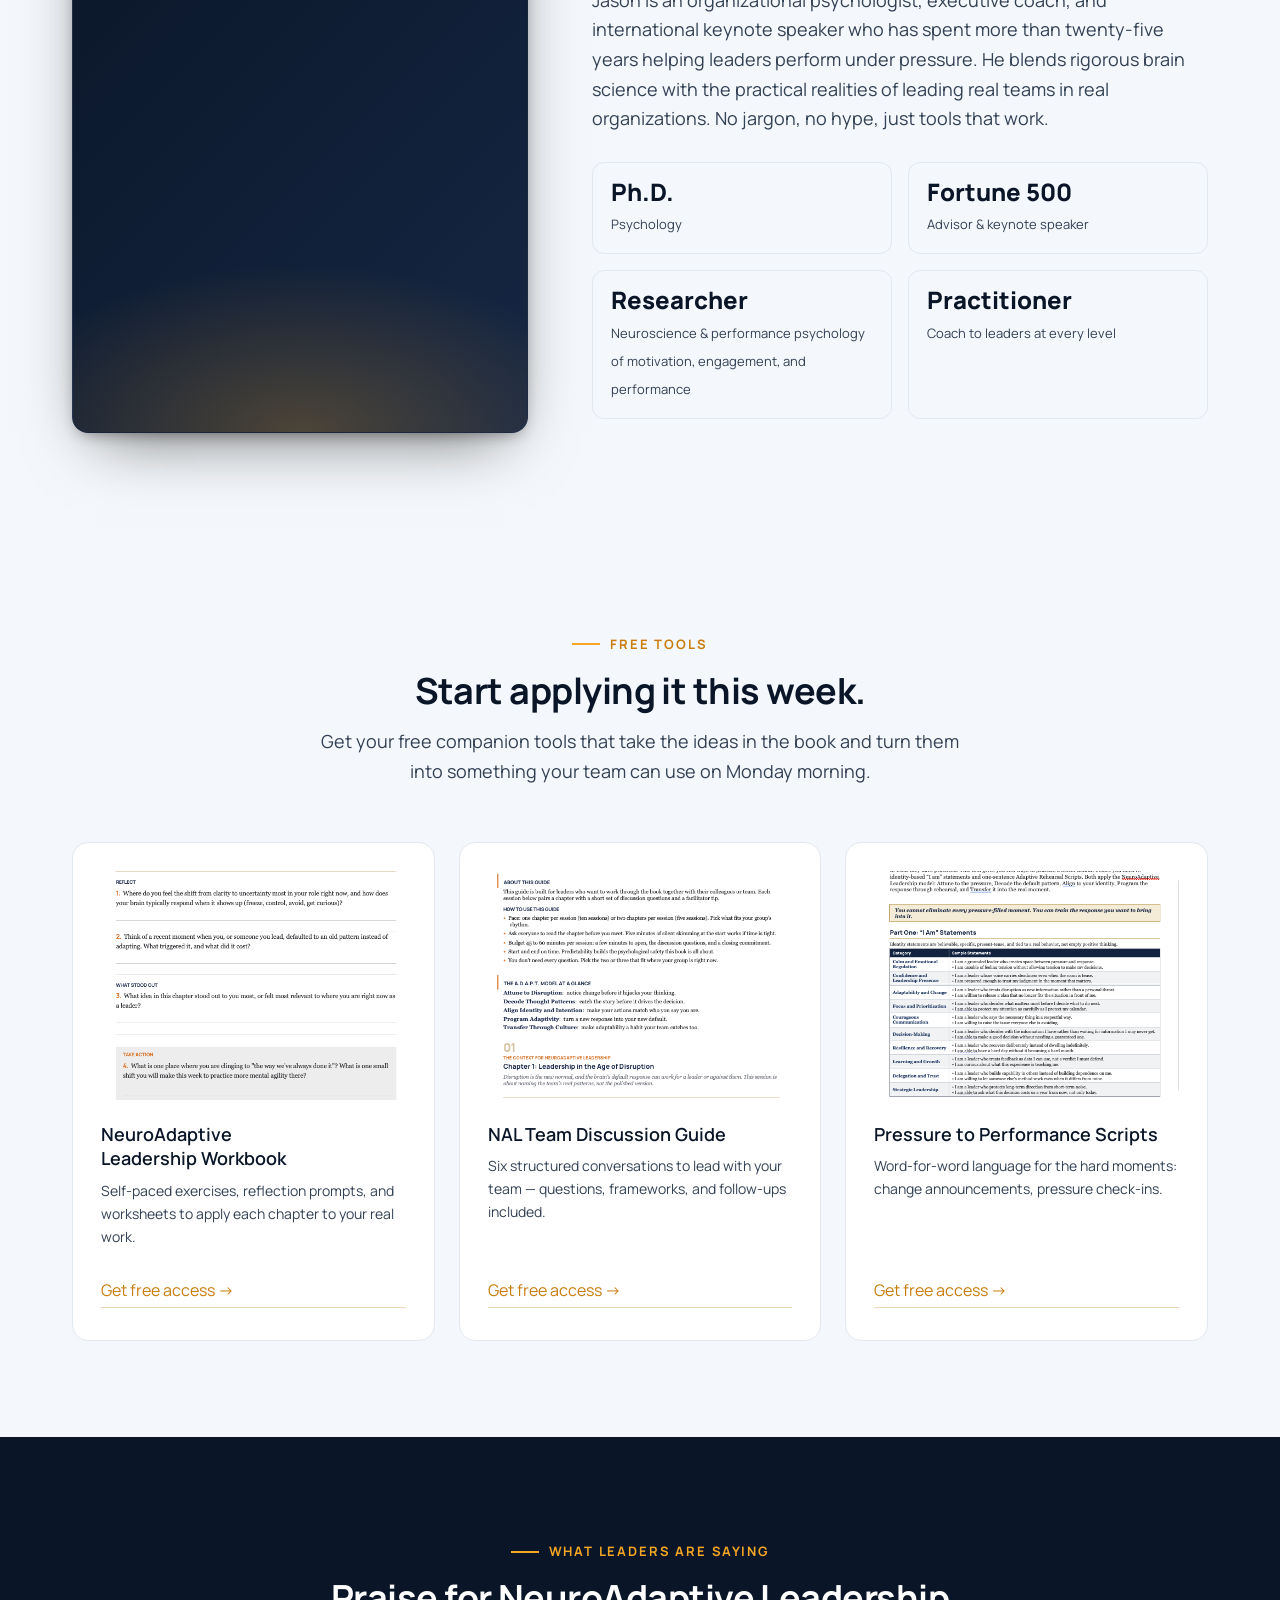
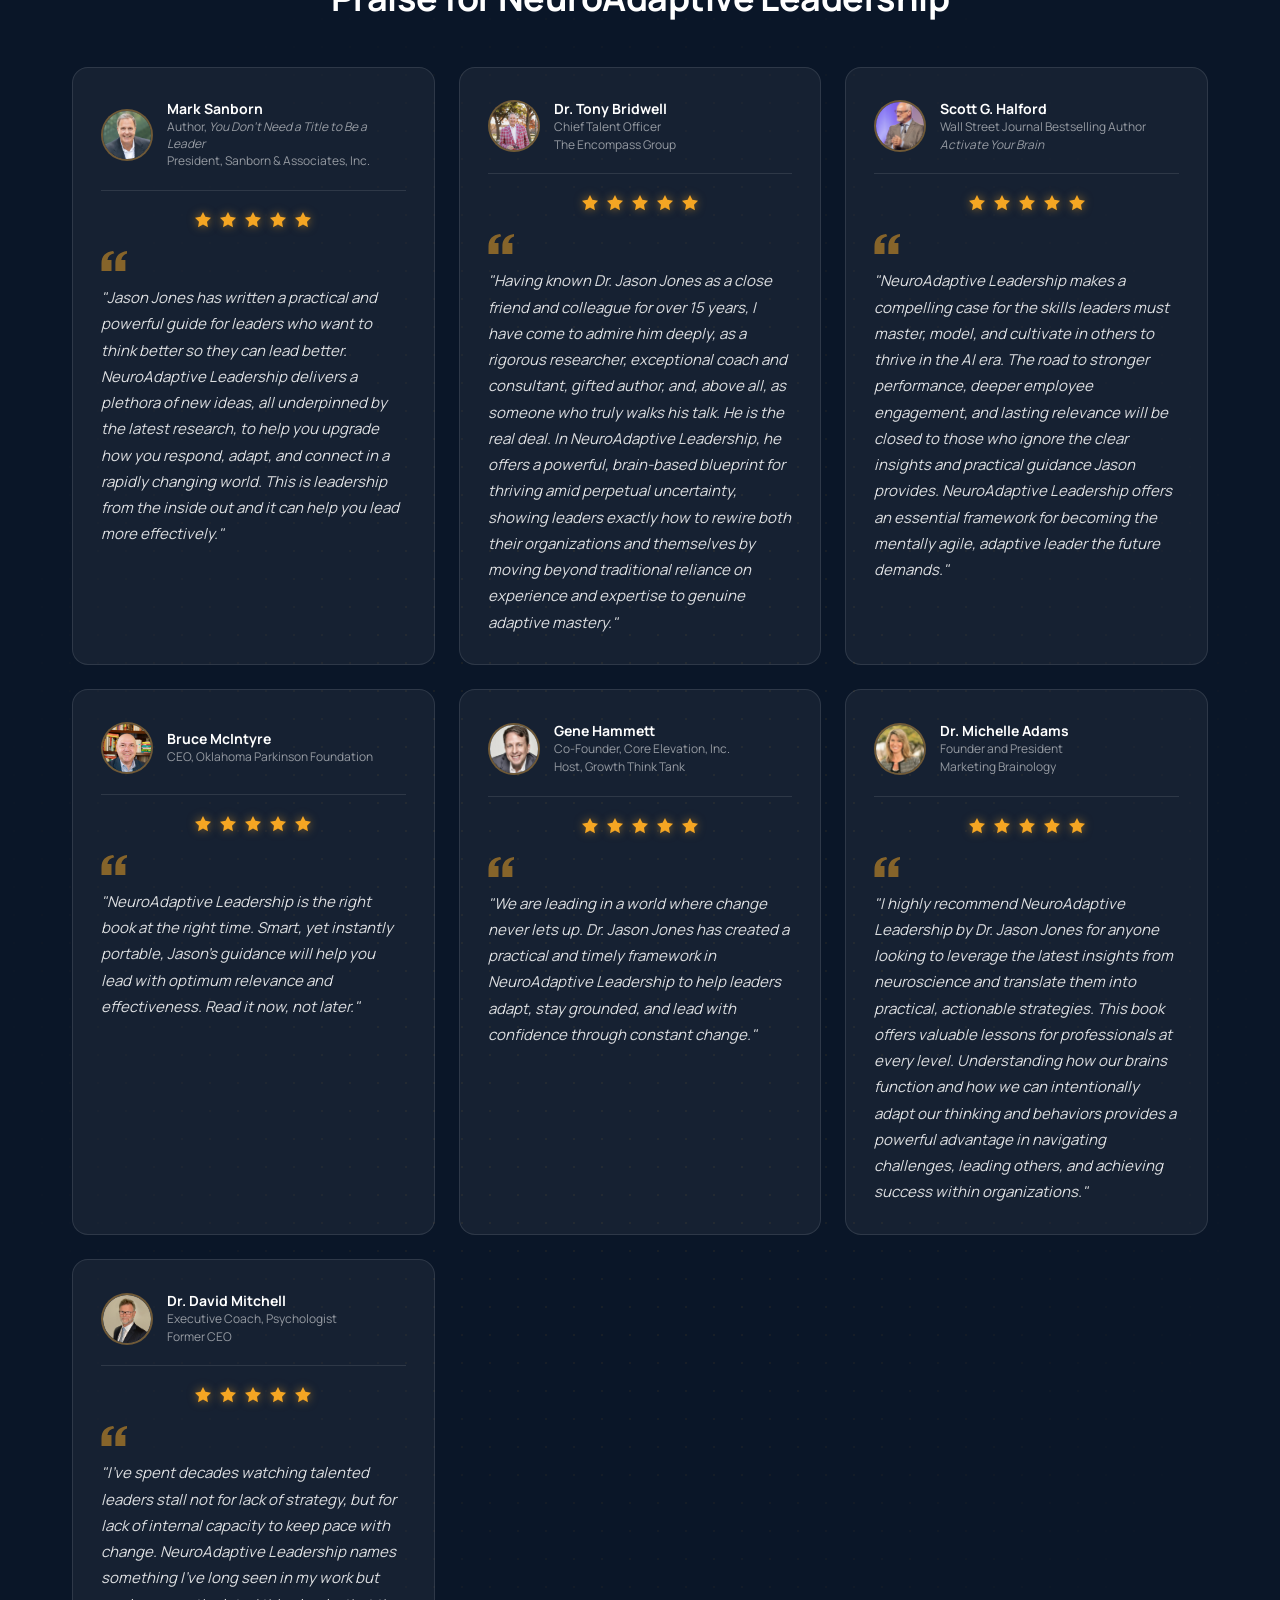
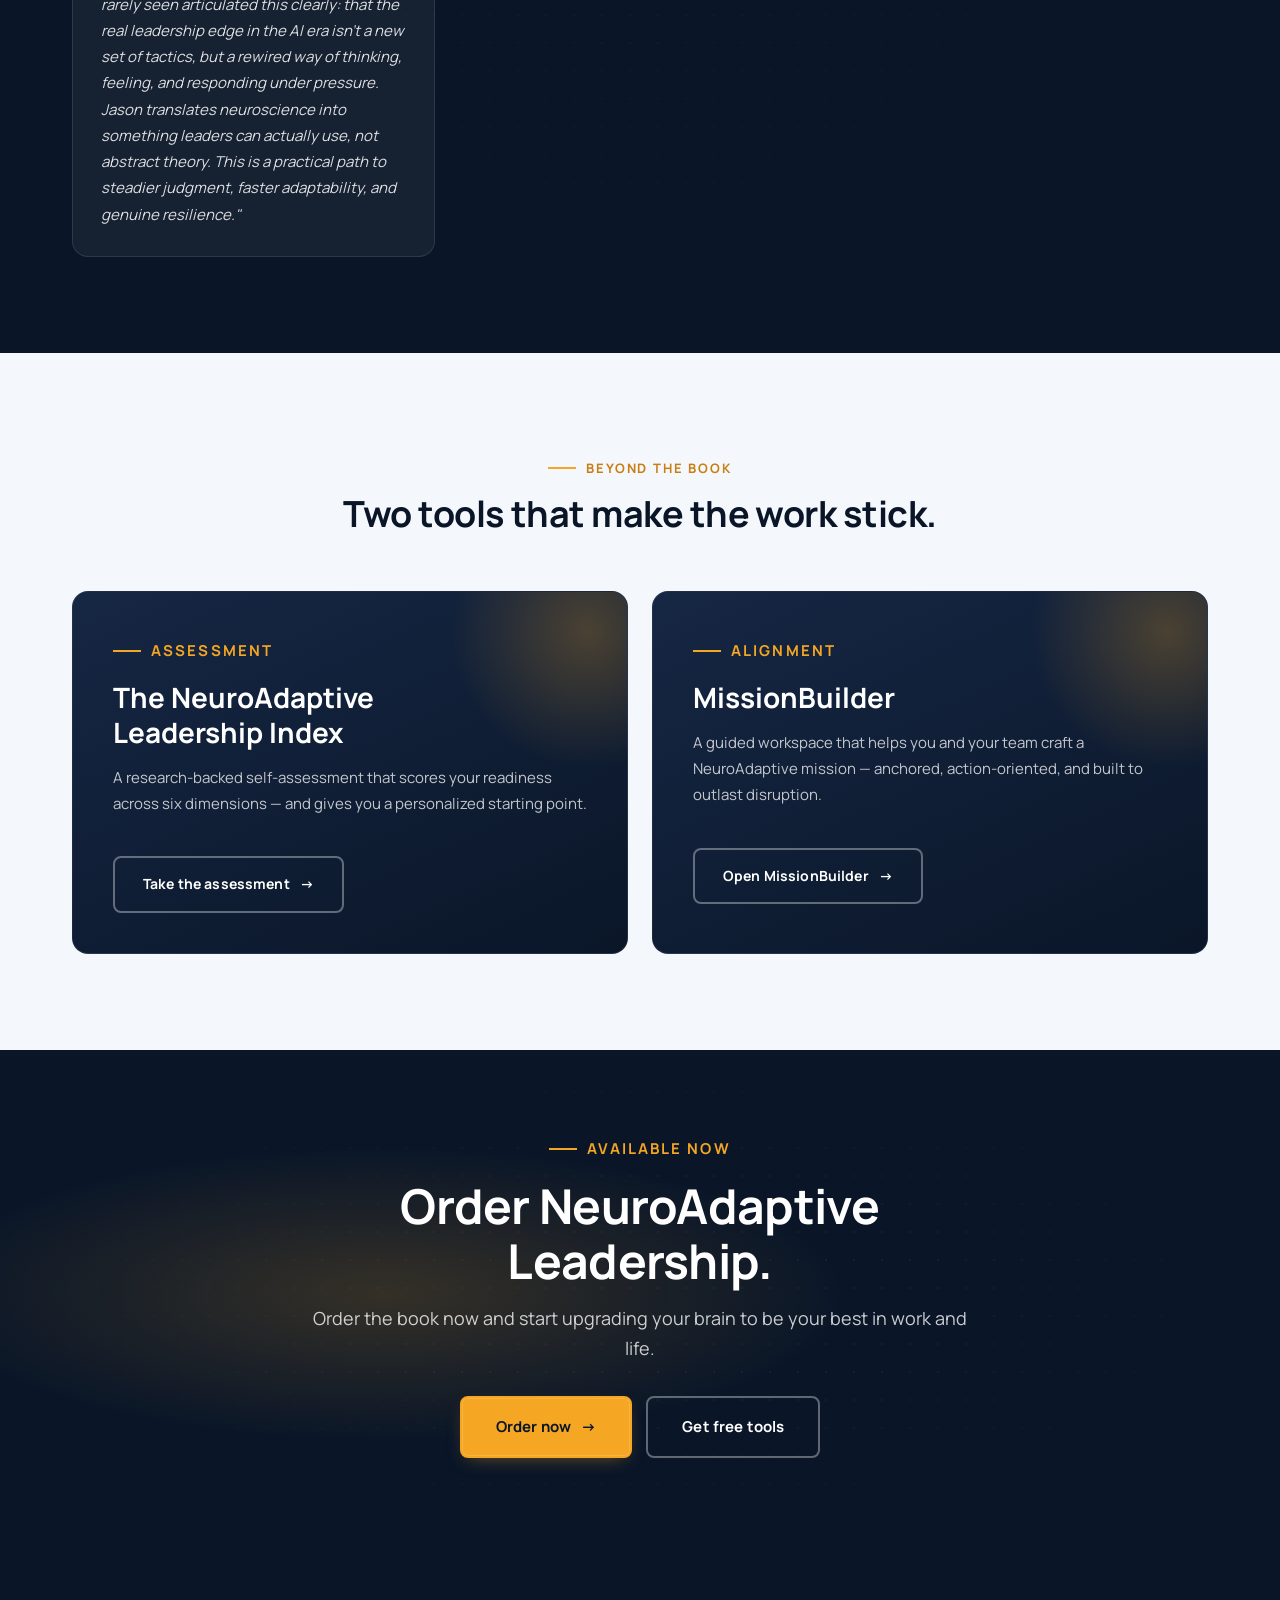
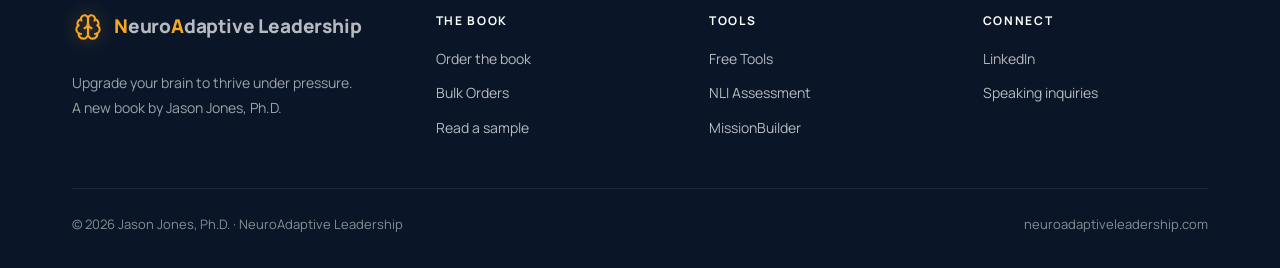
==== commit f3bd6b8f: "Launch update: book is live, replace pre-order with order The book released, so remove every pre-lau" ====
--- a/index.html
+++ b/index.html
@@ -4,7 +4,7 @@
 <meta charset="UTF-8" />
 <meta name="viewport" content="width=device-width, initial-scale=1.0" />
 <title>NeuroAdaptive Leadership — Upgrade Your Brain to Thrive Under Pressure | Jason Jones, Ph.D.</title>
-<meta name="description" content="NeuroAdaptive Leadership by Jason Jones, Ph.D. — practical, brain-based tools that help leaders think clearly, regulate emotion, and act with intention under pressure. Pre-order now, releasing August 25, 2026." />
+<meta name="description" content="NeuroAdaptive Leadership by Jason Jones, Ph.D. — practical, brain-based tools that help leaders think clearly, regulate emotion, and act with intention under pressure. Order now, available in hardcover, paperback, audiobook, and ebook." />
 <meta name="author" content="Jason Jones, Ph.D." />
 <meta name="robots" content="index, follow, max-snippet:-1, max-image-preview:large, max-video-preview:-1" />
 <meta name="keywords" content="neuroadaptive leadership, leadership book, brain-based leadership, Jason Jones PhD, leadership under pressure, ADAPT model, neuroscience leadership, executive coaching" />
@@ -28,7 +28,7 @@
 <!-- Twitter / X Card -->
 <meta name="twitter:card" content="summary_large_image" />
 <meta name="twitter:title" content="NeuroAdaptive Leadership by Jason Jones, Ph.D." />
-<meta name="twitter:description" content="Practical, brain-based tools that help leaders think clearly, regulate emotion, and act with intention under pressure. Pre-order now." />
+<meta name="twitter:description" content="Practical, brain-based tools that help leaders think clearly, regulate emotion, and act with intention under pressure. Order now." />
 <meta name="twitter:image" content="https://neuroadaptiveleadership.com/assets/img/book-cover.png" />
 <meta name="twitter:image:alt" content="NeuroAdaptive Leadership book cover" />
 
@@ -63,9 +63,9 @@
   "image": "https://neuroadaptiveleadership.com/assets/img/book-cover.png",
   "offers": {
     "@type": "Offer",
-    "availability": "https://schema.org/PreOrder",
+    "availability": "https://schema.org/InStock",
     "availabilityStarts": "2026-08-25",
-    "url": "https://neuroadaptiveleadership.com/#preorder"
+    "url": "https://www.amazon.com/NeuroAdaptive-Leadership-Upgrade-Confidence-Disruption/dp/0989471977"
   },
   "review": [
     {
@@ -324,11 +324,11 @@
 <section class="hero on-dark" data-screen-label="01 Home Hero">
   <div class="container hero-grid">
     <div class="hero-copy">
-      <span class="hero-badge"><span class="chip">New</span> Releases August 25, 2026</span>
+      <span class="hero-badge is-live"><span class="live-dot" aria-hidden="true"></span> Now Available!</span>
       <h1 class="reveal">Upgrade your brain to <span class="gold-A" style="color:var(--gold);">thrive</span> under pressure.</h1>
       <p class="lead reveal">A new book by Jason Jones, Ph.D. Practical, evidence-based tools that help leaders upgrade their brain to lead with <span style="color:var(--gold);font-weight:700;">clarity, confidence, and speed</span> in an era of disruption.</p>
       <div class="hero-ctas reveal">
-        <a class="btn btn-primary btn-lg" href="https://www.amazon.com/NeuroAdaptive-Leadership-Jason-Jones/dp/0989471969/" target="_blank" rel="noopener">Pre-order the book <span class="arrow">→</span></a>
+        <a class="btn btn-primary btn-lg" href="https://www.amazon.com/NeuroAdaptive-Leadership-Upgrade-Confidence-Disruption/dp/0989471977" target="_blank" rel="noopener">Order the book now <span class="arrow">→</span></a>
         <a class="btn btn-outline btn-lg" href="resources.html">Free Tools</a>
         <a class="btn btn-outline btn-lg" href="bulk-buyer.html">Bulk Purchase (20+ books)</a>
       </div>
@@ -673,13 +673,13 @@
 </section>
 
 <!-- CTA -->
-<section id="preorder" class="cta-band dot-grid" data-screen-label="07 Pre-order CTA">
+<section id="order" class="cta-band dot-grid" data-screen-label="07 Order CTA">
   <div class="container" style="position: relative; z-index: 2;">
-    <span class="eyebrow" style="color: var(--gold); font-size: 15px">AUGUST 25, 2026 RELEASE</span>
-    <h2 style="margin: 16px auto; font-size: clamp(32px, 4vw, 48px);">Pre-order NeuroAdaptive Leadership.</h2>
-    <p class="lead">Order the book now to receive it on or during launch week and start upgrading your brain to be your best in work and life.</p>
+    <span class="eyebrow" style="color: var(--gold); font-size: 15px">AVAILABLE NOW</span>
+    <h2 style="margin: 16px auto; font-size: clamp(32px, 4vw, 48px);">Order NeuroAdaptive Leadership.</h2>
+    <p class="lead">Order the book now and start upgrading your brain to be your best in work and life.</p>
     <div style="display: inline-flex; gap: 14px; flex-wrap: wrap; justify-content: center;">
-      <a class="btn btn-primary btn-lg" href="https://www.amazon.com/NeuroAdaptive-Leadership-Jason-Jones/dp/0989471969/" target="_blank" rel="noopener">Pre-order now <span class="arrow">→</span></a>
+      <a class="btn btn-primary btn-lg" href="https://www.amazon.com/NeuroAdaptive-Leadership-Upgrade-Confidence-Disruption/dp/0989471977" target="_blank" rel="noopener">Order now <span class="arrow">→</span></a>
       <a class="btn btn-outline btn-lg" href="resources.html">Get free tools</a>
     </div>
   </div>
@@ -699,7 +699,7 @@
       <div>
         <h5>The Book</h5>
         <ul>
-          <li><a href="https://www.amazon.com/NeuroAdaptive-Leadership-Jason-Jones/dp/0989471969/" target="_blank" rel="noopener">Pre-order</a></li>
+          <li><a href="https://www.amazon.com/NeuroAdaptive-Leadership-Upgrade-Confidence-Disruption/dp/0989471977" target="_blank" rel="noopener">Order the book</a></li>
           <li><a href="bulk-buyer.html">Bulk Orders</a></li>
           <li><a href="https://drjasonjones.com/wp-content/uploads/2026/07/NAL-Book-Intro-Chapter.pdf" target="_blank" rel="noopener">Read a sample</a></li>
         </ul>
--- a/assets/styles.css
+++ b/assets/styles.css
@@ -601,6 +601,48 @@
   text-transform: uppercase;
 }
 
+/* Hero badge: live "now available" state */
+.hero-badge.is-live {
+  gap: 9px;
+  padding: 9px 20px;
+  background: rgba(245, 166, 35, 0.14);
+  border-color: rgba(245, 166, 35, 0.55);
+  color: var(--gold);
+  font-size: 15px;
+  font-weight: 800;
+  letter-spacing: 0.06em;
+  text-transform: uppercase;
+  box-shadow: 0 0 0 4px rgba(245, 166, 35, 0.12), 0 10px 28px rgba(245, 166, 35, 0.2);
+  animation: liveBadgePulse 2.6s ease-in-out infinite;
+}
+.hero-badge.is-live .live-dot {
+  width: 9px;
+  height: 9px;
+  border-radius: 50%;
+  background: var(--gold);
+  animation: liveDotBlink 1.6s ease-in-out infinite;
+}
+body.mood-editorial .hero-badge.is-live {
+  background: rgba(245, 166, 35, 0.1);
+  border-color: rgba(245, 166, 35, 0.45);
+  color: var(--gold-dark);
+}
+body.mood-editorial .hero-badge.is-live .live-dot { background: var(--gold-dark); }
+
+@keyframes liveBadgePulse {
+  0%, 100% { box-shadow: 0 0 0 4px rgba(245, 166, 35, 0.12), 0 10px 28px rgba(245, 166, 35, 0.2); }
+  50%      { box-shadow: 0 0 0 9px rgba(245, 166, 35, 0.05), 0 10px 34px rgba(245, 166, 35, 0.34); }
+}
+@keyframes liveDotBlink {
+  0%, 100% { opacity: 1; }
+  50%      { opacity: 0.35; }
+}
+
+@media (prefers-reduced-motion: reduce) {
+  .hero-badge.is-live,
+  .hero-badge.is-live .live-dot { animation: none; }
+}
+
 /* ============================================================
    Section: Pressure / What you'll learn
    ============================================================ */
